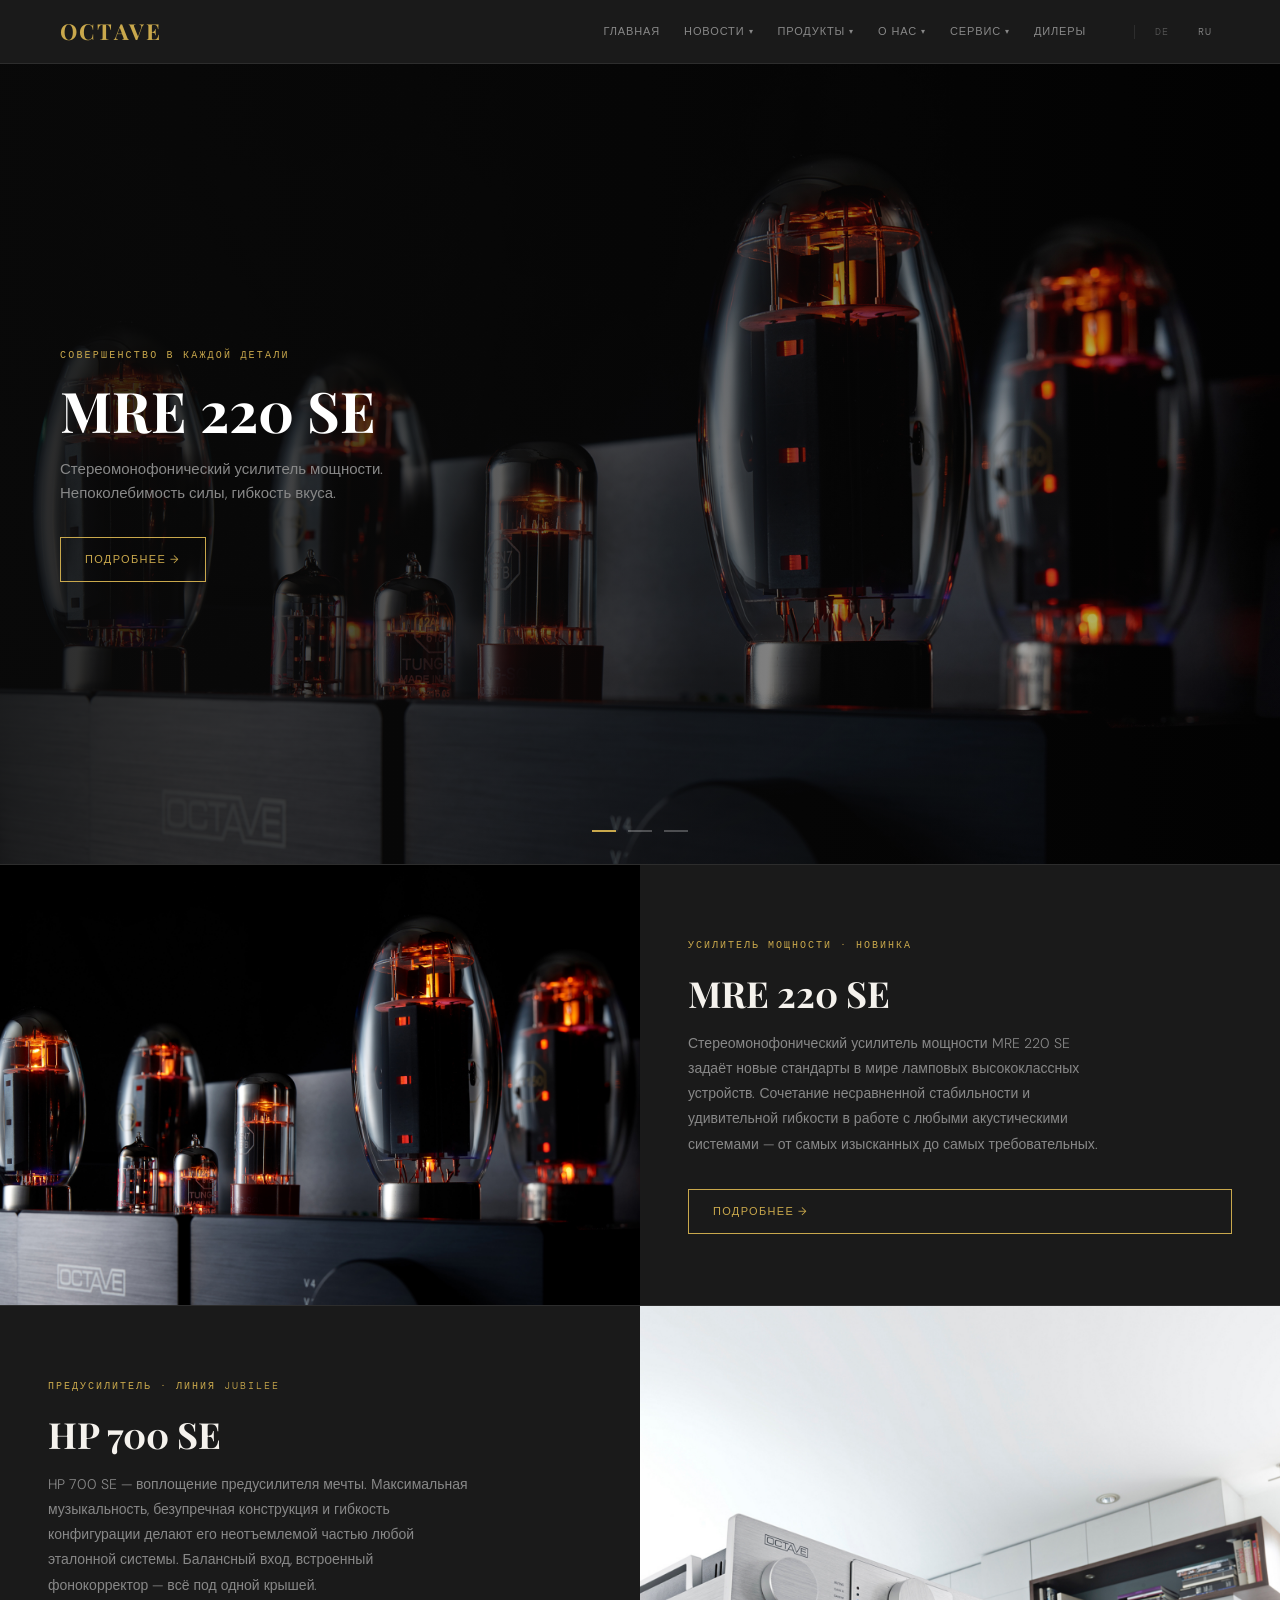
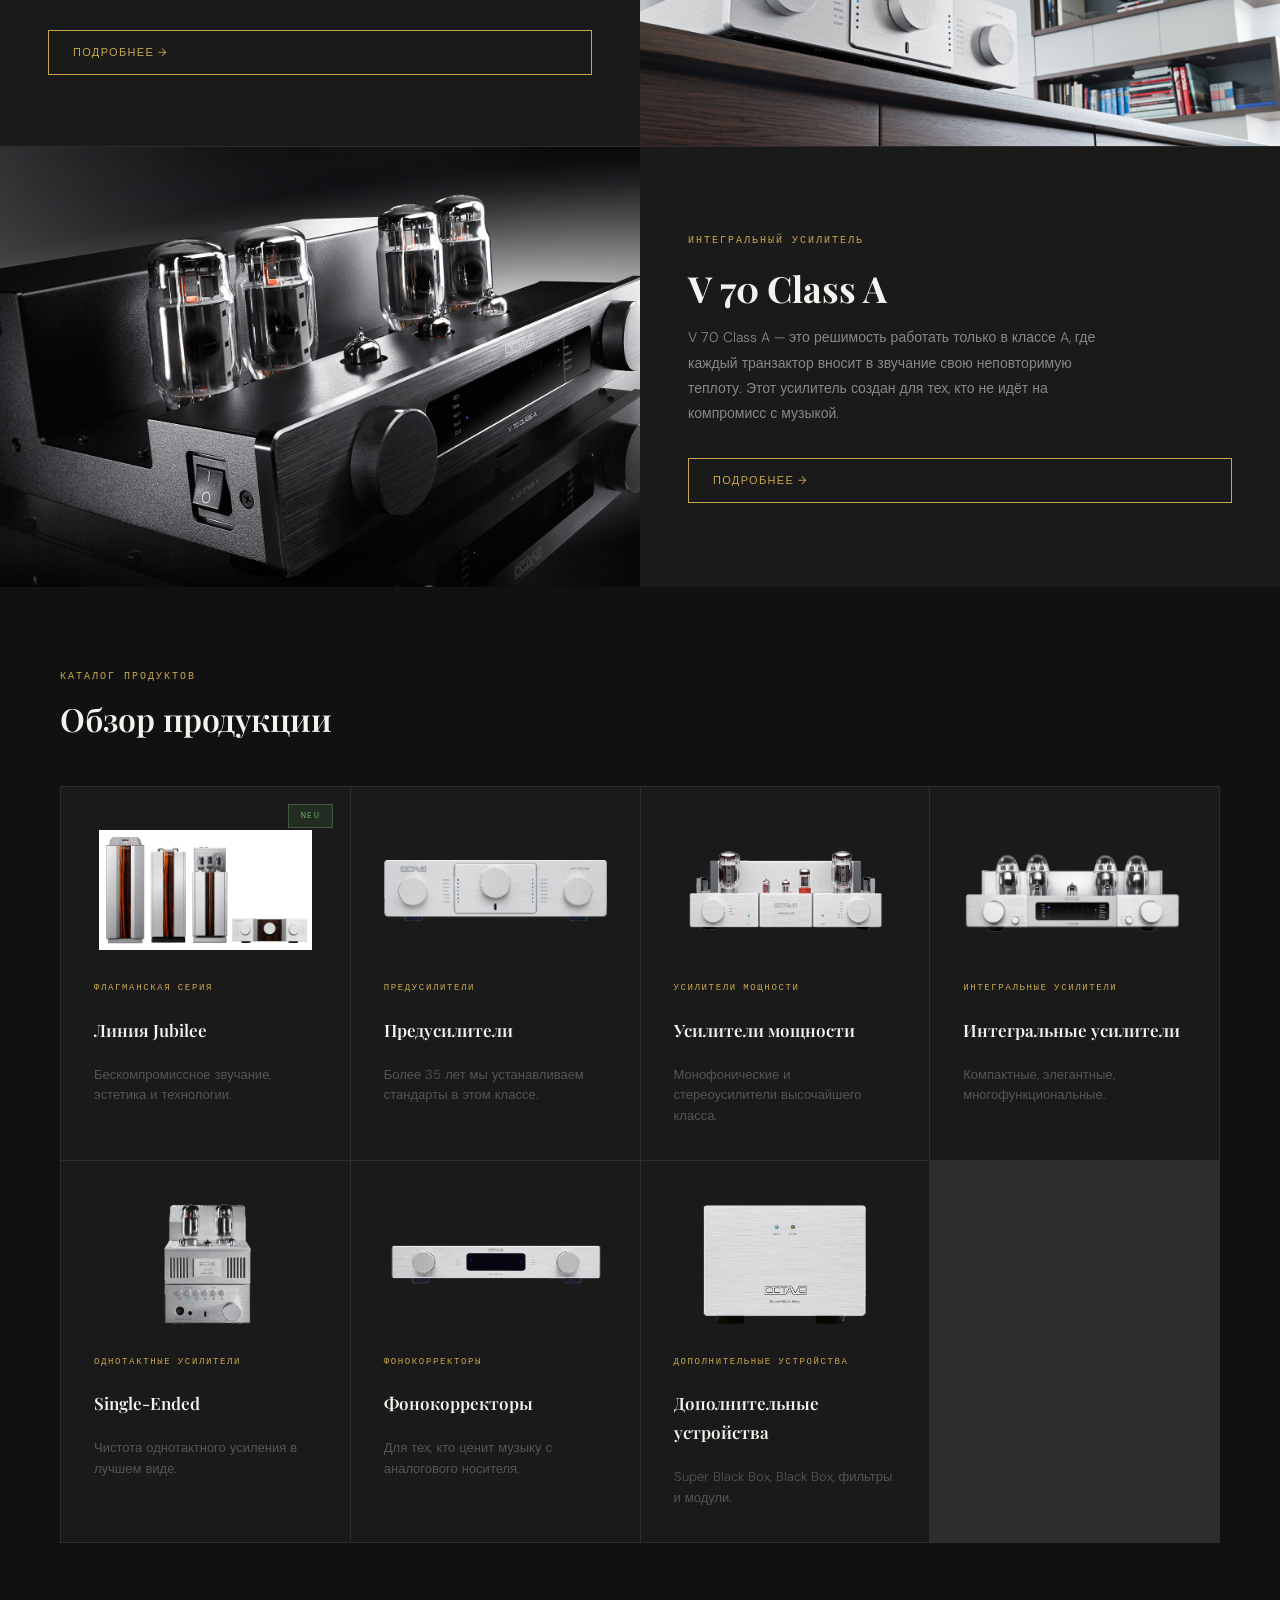
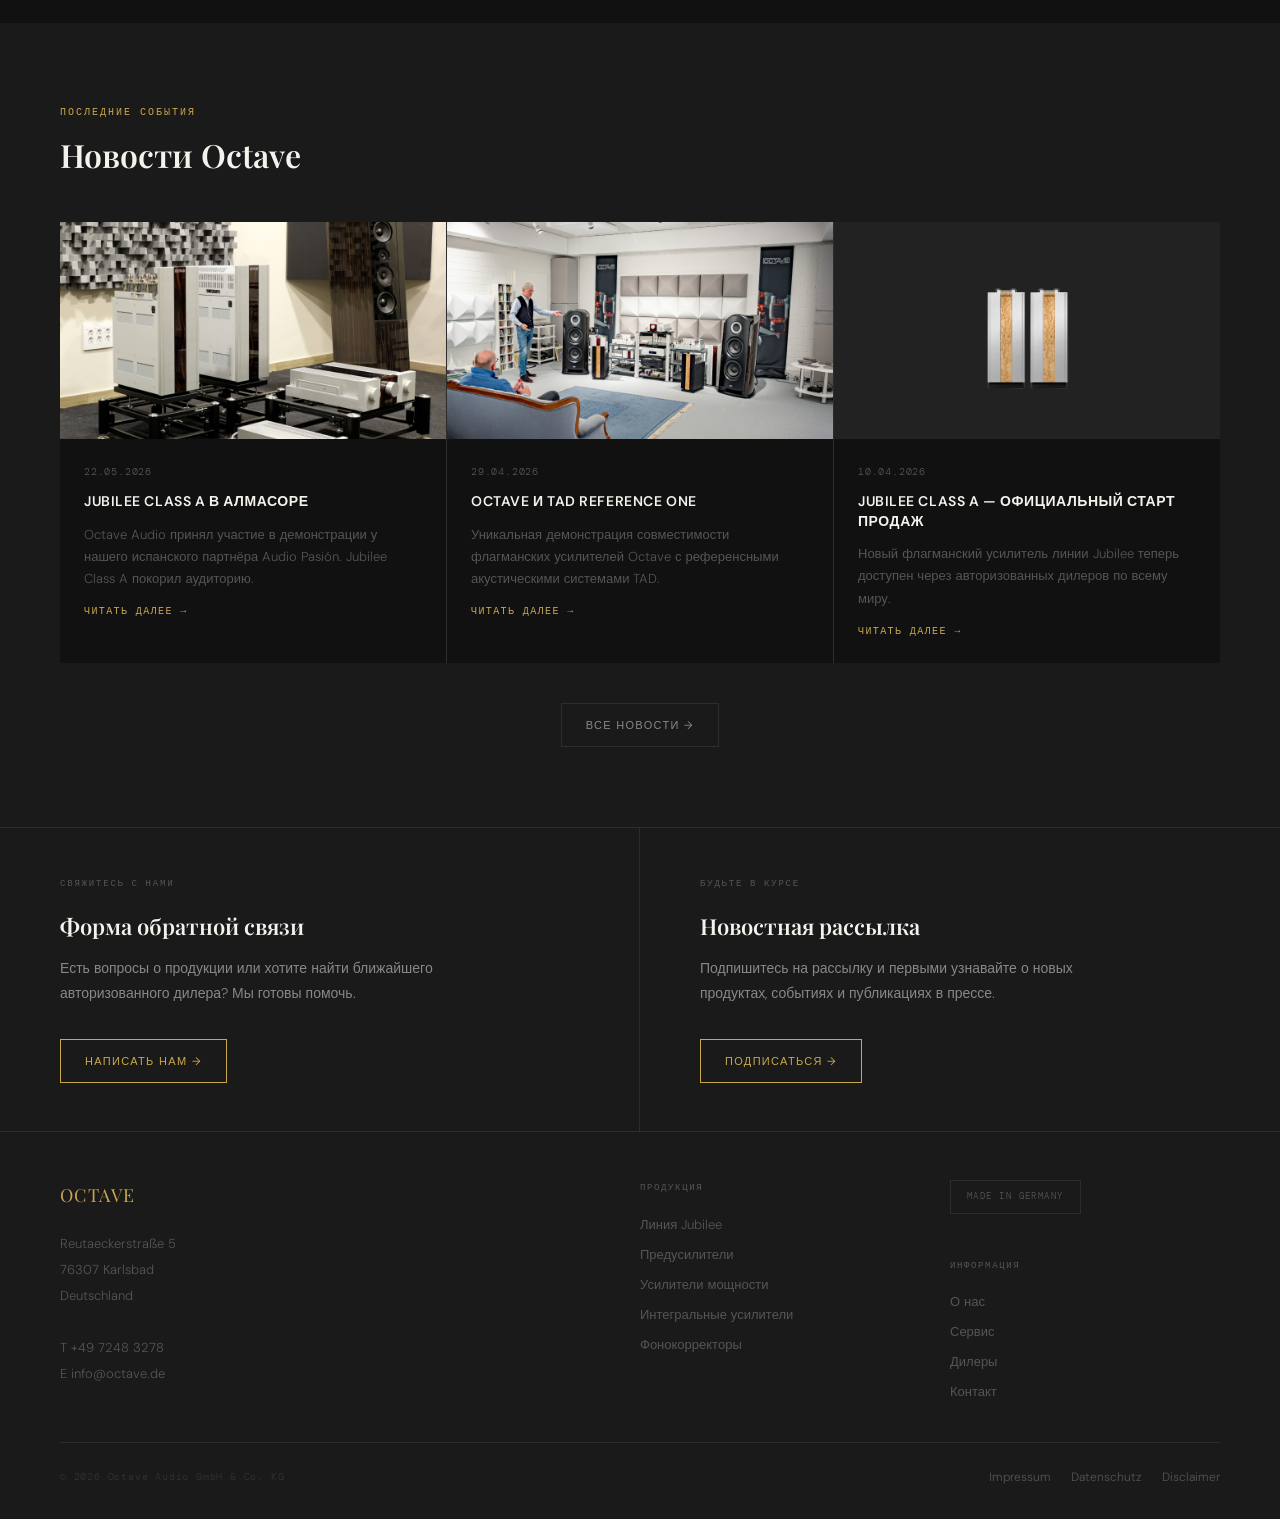
==== index.html @ 06923e53 "first commit" ====
<!DOCTYPE html>
<html lang="ru">
<head>
  <meta charset="UTF-8">
  <meta name="viewport" content="width=device-width, initial-scale=1.0">
  <meta name="description" content="Octave Audio — немецкие ламповые Hi-End усилители ручной сборки. Сделано в Германии с 1968 года.">
  <meta name="msapplication-TileColor" content="#222222">
  <meta name="theme-color" content="#ffffff">
  <title>Octave Audio — Hi-End ламповые усилители. Сделано в Германии</title>
  <link rel="stylesheet" href="css/styles.css">
</head>
<body>

  <!-- ========================================================
       HEADER
       ======================================================== -->
  <header class="site-header" role="banner">
    <div class="header-inner">
      <a href="index.html" class="nav-logo" aria-label="Octave Audio — на главную">OCTAVE</a>

      <nav class="nav-primary" aria-label="Основная навигация">
        <div class="nav-item">
          <a href="index.html" class="nav-link">Главная</a>
        </div>
        <div class="nav-item">
          <span class="nav-link" tabindex="0">Новости <span class="nav-arrow">▾</span></span>
          <div class="nav-dropdown">
            <a href="#">Актуальное</a>
            <a href="#">Блог</a>
            <a href="#">Обзоры</a>
            <a href="#">Награды</a>
          </div>
        </div>
        <div class="nav-item">
          <span class="nav-link" tabindex="0">Продукты <span class="nav-arrow">▾</span></span>
          <div class="nav-dropdown">
            <a href="#">Линия Jubilee</a>
            <a href="#">Предусилители</a>
            <a href="#">Усилители мощности</a>
            <a href="#">Интегральные усилители</a>
            <a href="#">Однотактные усилители</a>
            <a href="#">Фонокорректоры</a>
            <a href="#">Дополнительные устройства</a>
          </div>
        </div>
        <div class="nav-item">
          <span class="nav-link" tabindex="0">О нас <span class="nav-arrow">▾</span></span>
          <div class="nav-dropdown">
            <a href="about.html">Философия</a>
            <a href="about.html#team">Команда</a>
            <a href="about.html#technology">Технологии</a>
            <a href="about.html#production">Производство</a>
            <a href="about.html#history">История</a>
          </div>
        </div>
        <div class="nav-item">
          <span class="nav-link" tabindex="0">Сервис <span class="nav-arrow">▾</span></span>
          <div class="nav-dropdown">
            <a href="#">Загрузки</a>
            <a href="#">Работа с лампами</a>
            <a href="#">Руководства</a>
            <a href="#">FAQ</a>
            <a href="#">Форум</a>
            <a href="#">Контакт</a>
          </div>
        </div>
        <div class="nav-item">
          <a href="#" class="nav-link">Дилеры</a>
        </div>
      </nav>

      <div class="header-extras">
        <div class="header-divider" aria-hidden="true"></div>
        <a href="#" class="lang-btn">DE</a>
        <a href="#" class="lang-btn is-active">RU</a>
      </div>

      <button class="nav-toggle" aria-label="Открыть меню" aria-expanded="false" aria-controls="mobile-nav">
        <span></span>
        <span></span>
        <span></span>
      </button>
    </div>
  </header>

  <!-- Mobile nav overlay -->
  <nav class="mobile-nav" id="mobile-nav" aria-label="Мобильное меню">
    <div class="mobile-nav-section">
      <a href="index.html" class="mobile-nav-link">Главная</a>
      <a href="#" class="mobile-nav-link">Новости</a>
      <div class="mobile-nav-sub">
        <a href="#">Актуальное</a>
        <a href="#">Блог</a>
        <a href="#">Обзоры</a>
      </div>
    </div>
    <div class="mobile-nav-section">
      <a href="products/index.html" class="mobile-nav-link">Продукты</a>
      <div class="mobile-nav-sub">
        <a href="#">Линия Jubilee</a>
        <a href="#">Предусилители</a>
        <a href="#">Усилители мощности</a>
        <a href="#">Интегральные усилители</a>
        <a href="#">Однотактные усилители</a>
        <a href="#">Фонокорректоры</a>
      </div>
    </div>
    <div class="mobile-nav-section">
      <a href="about.html" class="mobile-nav-link">О нас</a>
      <div class="mobile-nav-sub">
        <a href="about.html">Философия</a>
        <a href="about.html#team">Команда</a>
        <a href="about.html#history">История</a>
      </div>
    </div>
    <div class="mobile-nav-section">
      <a href="#" class="mobile-nav-link">Сервис</a>
    </div>
    <div class="mobile-nav-section">
      <a href="#" class="mobile-nav-link">Дилеры</a>
    </div>
  </nav>

  <main id="main-content">

    <!-- ========================================================
         HERO SLIDER
         ======================================================== -->
    <section class="hero" aria-label="Слайдер с избранными продуктами">

      <!-- Slide 1: MRE 220 SE -->
      <div class="hero-slide is-active" role="group" aria-label="Слайд 1 из 3">
        <div class="hero-bg" style="background-image: url('images/octave_mre_220_mood_klein.jpg');" role="img" aria-label="MRE 220 SE — атмосферное фото"></div>
        <div class="hero-body">
          <span class="hero-eyebrow">Совершенство в каждой детали</span>
          <h2 class="hero-title">MRE 220 SE</h2>
          <p class="hero-sub">Стереомонофонический усилитель мощности. Непоколебимость силы, гибкость вкуса.</p>
          <a href="products/mre-220-se.html" class="btn btn-outline">Подробнее →</a>
        </div>
      </div>

      <!-- Slide 2: HP 700 SE -->
      <div class="hero-slide" role="group" aria-label="Слайд 2 из 3">
        <div class="hero-bg" style="background-image: url('images/keyvisualhp700_bearb.png');" role="img" aria-label="HP 700 SE — ключевой визуал"></div>
        <div class="hero-body">
          <span class="hero-eyebrow">Совершенство в каждой детали</span>
          <h2 class="hero-title">HP 700 SE</h2>
          <p class="hero-sub">Предусилитель нового поколения. Референсное качество звука.</p>
          <a href="products/hp-700-se.html" class="btn btn-outline">Подробнее →</a>
        </div>
      </div>

      <!-- Slide 3: V 70 Class A -->
      <div class="hero-slide" role="group" aria-label="Слайд 3 из 3">
        <div class="hero-bg" style="background-image: url('images/v70ca_black_diag.jpg');" role="img" aria-label="V 70 Class A — диагональный вид"></div>
        <div class="hero-body">
          <span class="hero-eyebrow">Совершенство в каждой детали</span>
          <h2 class="hero-title">V 70 Class A</h2>
          <p class="hero-sub">Класс A в совершенной форме. Чистота без компромиссов.</p>
          <a href="products/v-70-ca.html" class="btn btn-outline">Подробнее →</a>
        </div>
      </div>

      <!-- Dots -->
      <div class="hero-dots" role="tablist" aria-label="Навигация по слайдам">
        <button class="hero-dot is-active" role="tab" aria-selected="true" aria-label="Слайд 1"></button>
        <button class="hero-dot" role="tab" aria-selected="false" aria-label="Слайд 2"></button>
        <button class="hero-dot" role="tab" aria-selected="false" aria-label="Слайд 3"></button>
      </div>
    </section>

    <!-- ========================================================
         FEATURED PRODUCTS
         ======================================================== -->

    <!-- MRE 220 SE -->
    <article class="featured-block">
      <div class="featured-image-wrap">
        <img
          src="images/octave_mre_220_mood_klein.jpg"
          alt="Усилитель мощности Octave MRE 220 SE"
          width="720" height="540"
          loading="lazy"
        >
      </div>
      <div class="featured-body">
        <span class="featured-eyebrow">Усилитель мощности · Новинка</span>
        <h3 class="featured-title">MRE 220 SE</h3>
        <p class="featured-sub">
          Стереомонофонический усилитель мощности MRE 220 SE задаёт новые стандарты в мире ламповых высококлассных устройств. Сочетание несравненной стабильности и удивительной гибкости в работе с любыми акустическими системами — от самых изысканных до самых требовательных.
        </p>
        <a href="products/mre-220-se.html" class="btn btn-outline">Подробнее →</a>
      </div>
    </article>

    <!-- HP 700 SE -->
    <article class="featured-block reverse">
      <div class="featured-image-wrap">
        <img
          src="images/keyvisualhp700_bearb.png"
          alt="Предусилитель Octave HP 700 SE"
          width="720" height="540"
          loading="lazy"
        >
      </div>
      <div class="featured-body">
        <span class="featured-eyebrow">Предусилитель · Линия Jubilee</span>
        <h2 class="featured-title">HP 700 SE</h2>
        <p class="featured-sub">
          HP 700 SE — воплощение предусилителя мечты. Максимальная музыкальность, безупречная конструкция и гибкость конфигурации делают его неотъемлемой частью любой эталонной системы. Балансный вход, встроенный фонокорректор — всё под одной крышей.
        </p>
        <a href="products/hp-700-se.html" class="btn btn-outline">Подробнее →</a>
      </div>
    </article>

    <!-- V 70 Class A -->
    <article class="featured-block">
      <div class="featured-image-wrap">
        <img
          src="images/v70ca_black_diag.jpg"
          alt="Интегральный усилитель Octave V 70 Class A"
          width="720" height="540"
          loading="lazy"
        >
      </div>
      <div class="featured-body">
        <span class="featured-eyebrow">Интегральный усилитель</span>
        <h2 class="featured-title">V 70 Class A</h2>
        <p class="featured-sub">
          V 70 Class A — это решимость работать только в классе A, где каждый транзактор вносит в звучание свою неповторимую теплоту. Этот усилитель создан для тех, кто не идёт на компромисс с музыкой.
        </p>
        <a href="products/v-70-ca.html" class="btn btn-outline">Подробнее →</a>
      </div>
    </article>

    <!-- ========================================================
         PRODUCT OVERVIEW (categories)
         ======================================================== -->
    <section class="overview-section section" id="products" aria-labelledby="overview-heading">
      <div class="container">
        <header class="section-header">
          <span class="section-eyebrow">Каталог продуктов</span>
          <h2 class="section-title" id="overview-heading">Обзор продукции</h2>
        </header>

        <div class="overview-grid">

          <!-- Jubilee Line -->
          <a href="products/index.html#jubilee" class="category-card">
            <span class="category-new-badge">NEU</span>
            <div class="category-card-img">
              <img src="images/jubilee-line-silver_small2.jpg" alt="Линия Jubilee" width="260" height="120" loading="lazy">
            </div>
            <span class="category-label">Флагманская серия</span>
            <strong class="category-name">Линия Jubilee</strong>
            <p class="category-desc">Бескомпромиссное звучание, эстетика и технологии.</p>
          </a>

          <!-- Preamplifiers -->
          <a href="products/index.html#preamplifiers" class="category-card">
            <div class="category-card-img">
              <img src="images/h7se3.png" alt="Предусилители Octave" width="260" height="120" loading="lazy">
            </div>
            <span class="category-label">Предусилители</span>
            <strong class="category-name">Предусилители</strong>
            <p class="category-desc">Более 35 лет мы устанавливаем стандарты в этом классе.</p>
          </a>

          <!-- Power Amplifiers -->
          <a href="products/index.html#power" class="category-card">
            <div class="category-card-img">
              <img src="images/mre220sealn2.png" alt="Усилители мощности Octave" width="260" height="120" loading="lazy">
            </div>
            <span class="category-label">Усилители мощности</span>
            <strong class="category-name">Усилители мощности</strong>
            <p class="category-desc">Монофонические и стереоусилители высочайшего класса.</p>
          </a>

          <!-- Integrated -->
          <a href="products/index.html#integrated" class="category-card">
            <div class="category-card-img">
              <img src="images/v80se_silver_frontal6.png" alt="Интегральные усилители Octave" width="260" height="120" loading="lazy">
            </div>
            <span class="category-label">Интегральные усилители</span>
            <strong class="category-name">Интегральные усилители</strong>
            <p class="category-desc">Компактные, элегантные, многофункциональные.</p>
          </a>

          <!-- Single-Ended -->
          <a href="products/index.html#single-ended" class="category-card">
            <div class="category-card-img">
              <img src="images/v16-si-fr3.png" alt="Однотактные усилители Octave" width="260" height="120" loading="lazy">
            </div>
            <span class="category-label">Однотактные усилители</span>
            <strong class="category-name">Single-Ended</strong>
            <p class="category-desc">Чистота однотактного усиления в лучшем виде.</p>
          </a>

          <!-- Phono -->
          <a href="products/index.html#phono" class="category-card">
            <div class="category-card-img">
              <img src="images/phomoaln1.png" alt="Фонокорректоры Octave" width="260" height="120" loading="lazy">
            </div>
            <span class="category-label">Фонокорректоры</span>
            <strong class="category-name">Фонокорректоры</strong>
            <p class="category-desc">Для тех, кто ценит музыку с аналогового носителя.</p>
          </a>

          <!-- Additional -->
          <a href="products/index.html#additional" class="category-card">
            <div class="category-card-img">
              <img src="images/sbb.png" alt="Дополнительные устройства Octave" width="260" height="120" loading="lazy">
            </div>
            <span class="category-label">Дополнительные устройства</span>
            <strong class="category-name">Дополнительные устройства</strong>
            <p class="category-desc">Super Black Box, Black Box, фильтры и модули.</p>
          </a>

        </div>
      </div>
    </section>

    <!-- ========================================================
         NEWS
         ======================================================== -->
    <section class="news-section" aria-labelledby="news-heading">
      <div class="container">
        <header class="section-header">
          <span class="section-eyebrow">Последние события</span>
          <h2 class="section-title" id="news-heading">Новости Octave</h2>
        </header>

        <div class="news-grid">

          <article class="news-card">
            <div class="news-card-img">
              <img
                src="images/octave-_audio_pasion_-_jubilee_class_a_2_website.png"
                alt="Jubilee Class A в Алмасоре — Испания"
                width="400" height="225"
                loading="lazy"
              >
            </div>
            <div class="news-card-body">
              <time class="news-date" datetime="2026-05-22">22.05.2026</time>
              <h3 class="news-title">Jubilee Class A в Алмасоре</h3>
              <p class="news-excerpt">Octave Audio принял участие в демонстрации у нашего испанского партнёра Audio Pasión. Jubilee Class A покорил аудиторию.</p>
              <a href="#" class="news-read-more">Читать далее →</a>
            </div>
          </article>

          <article class="news-card">
            <div class="news-card-img">
              <img
                src="images/octave_-_tad_demo_1_news.png"
                alt="Octave и TAD Reference One"
                width="400" height="225"
                loading="lazy"
              >
            </div>
            <div class="news-card-body">
              <time class="news-date" datetime="2026-04-29">29.04.2026</time>
              <h3 class="news-title">Octave и TAD Reference One</h3>
              <p class="news-excerpt">Уникальная демонстрация совместимости флагманских усилителей Octave с референсными акустическими системами TAD.</p>
              <a href="#" class="news-read-more">Читать далее →</a>
            </div>
          </article>

          <article class="news-card">
            <div class="news-card-img" style="background: var(--c-surface-2); aspect-ratio: 16/9; display:flex; align-items:center; justify-content:center;">
              <img
                src="images/jubclassa_silver_frontal_small2.png"
                alt="Jubilee Class A — новинка"
                width="260" height="120"
                loading="lazy"
                style="max-height: 120px; width: auto; object-fit: contain;"
              >
            </div>
            <div class="news-card-body">
              <time class="news-date" datetime="2026-04-10">10.04.2026</time>
              <h3 class="news-title">Jubilee Class A — официальный старт продаж</h3>
              <p class="news-excerpt">Новый флагманский усилитель линии Jubilee теперь доступен через авторизованных дилеров по всему миру.</p>
              <a href="#" class="news-read-more">Читать далее →</a>
            </div>
          </article>

        </div>

        <div style="margin-top: var(--sp-10); text-align: center;">
          <a href="#" class="btn btn-ghost">Все новости →</a>
        </div>
      </div>
    </section>

    <!-- ========================================================
         CTA ROW
         ======================================================== -->
    <div class="cta-row">
      <div class="cta-block">
        <span class="cta-label">Свяжитесь с нами</span>
        <h3 class="cta-title">Форма обратной связи</h3>
        <p class="cta-text">Есть вопросы о продукции или хотите найти ближайшего авторизованного дилера? Мы готовы помочь.</p>
        <a href="#" class="btn btn-outline">Написать нам →</a>
      </div>
      <div class="cta-block">
        <span class="cta-label">Будьте в курсе</span>
        <h3 class="cta-title">Новостная рассылка</h3>
        <p class="cta-text">Подпишитесь на рассылку и первыми узнавайте о новых продуктах, событиях и публикациях в прессе.</p>
        <a href="#" class="btn btn-outline">Подписаться →</a>
      </div>
    </div>

  </main>

  <!-- ========================================================
       FOOTER
       ======================================================== -->
  <footer class="site-footer" role="contentinfo">
    <div class="container">
      <div class="footer-grid">

        <div>
          <div class="footer-logo">OCTAVE</div>
          <address class="footer-address" style="font-style:normal;">
            Reutaeckerstraße 5<br>
            76307 Karlsbad<br>
            Deutschland<br><br>
            T +49 7248 3278<br>
            E <a href="mailto:info@octave.de" style="color: var(--c-text-3); transition: color 150ms;">info@octave.de</a>
          </address>
        </div>

        <div>
          <span class="footer-heading">Продукция</span>
          <nav class="footer-links" aria-label="Навигация по продукции">
            <a href="#">Линия Jubilee</a>
            <a href="#">Предусилители</a>
            <a href="#">Усилители мощности</a>
            <a href="#">Интегральные усилители</a>
            <a href="#">Фонокорректоры</a>
          </nav>
        </div>

        <div>
          <span class="footer-badge">Made in Germany</span>
          <span class="footer-heading" style="margin-top: var(--sp-6);">Информация</span>
          <nav class="footer-links" aria-label="Информационные страницы">
            <a href="about.html">О нас</a>
            <a href="#">Сервис</a>
            <a href="#">Дилеры</a>
            <a href="#">Контакт</a>
          </nav>
        </div>

      </div>

      <div class="footer-legal">
        <p class="footer-copy">© 2026 Octave Audio GmbH &amp; Co. KG</p>
        <nav class="footer-legal-links" aria-label="Юридические документы">
          <a href="#">Impressum</a>
          <a href="#">Datenschutz</a>
          <a href="#">Disclaimer</a>
        </nav>
      </div>
    </div>
  </footer>

  <script src="js/main.js" type="module"></script>
</body>
</html>
---- css/styles.css ----
@import url('https://fonts.googleapis.com/css2?family=Playfair+Display:ital,wght@0,400;0,600;0,700;1,400&family=DM+Mono:wght@300;400&family=DM+Sans:wght@300;400;500&display=swap');

/* ============================================================
   OCTAVE AUDIO — Design System
   ============================================================ */

@layer base, layout, components, page, utilities;

@layer base {
  *, *::before, *::after { box-sizing: border-box; margin: 0; padding: 0; }

  :root {
    /* Colors */
    --c-bg:          #111111;
    --c-surface:     #1a1a1a;
    --c-surface-2:   #222222;
    --c-border:      #2d2d2d;
    --c-text:        #f5f2ed;
    --c-text-2:      #888888;
    --c-text-3:      #555555;
    --c-accent:      #c9a84c;
    --c-accent-dim:  #8b6914;
    --c-accent-bg:   rgba(201,168,76,.07);

    /* Typography */
    --f-serif: 'Playfair Display', Georgia, serif;
    --f-sans:  'DM Sans', -apple-system, sans-serif;
    --f-mono:  'DM Mono', 'Courier New', monospace;

    /* Spacing scale (× 4px) */
    --sp-1:  0.25rem;
    --sp-2:  0.5rem;
    --sp-3:  0.75rem;
    --sp-4:  1rem;
    --sp-5:  1.25rem;
    --sp-6:  1.5rem;
    --sp-8:  2rem;
    --sp-10: 2.5rem;
    --sp-12: 3rem;
    --sp-16: 4rem;
    --sp-20: 5rem;
    --sp-24: 6rem;

    /* Layout */
    --max-w:       1280px;
    --pad-x:       clamp(1.25rem, 5vw, 3.75rem);
    --header-h:    64px;

    /* Transitions */
    --dur-fast:    150ms;
    --dur-normal:  200ms;
    --dur-slow:    300ms;
    --ease:        cubic-bezier(0.4, 0, 0.2, 1);

    /* Z-index */
    --z-dropdown: 100;
    --z-header:   200;
    --z-overlay:  300;
  }

  html { scroll-behavior: smooth; -webkit-font-smoothing: antialiased; }

  body {
    background: var(--c-bg);
    color: var(--c-text);
    font-family: var(--f-sans);
    font-weight: 300;
    font-size: 0.9375rem;
    line-height: 1.7;
  }

  img { max-width: 100%; height: auto; display: block; }
  a { color: inherit; text-decoration: none; }
  ul, ol { list-style: none; }

  ::selection { background: var(--c-accent); color: #111; }
  :focus-visible { outline: 1px solid var(--c-accent); outline-offset: 3px; }
  ::-webkit-scrollbar { width: 5px; }
  ::-webkit-scrollbar-track { background: var(--c-bg); }
  ::-webkit-scrollbar-thumb { background: #333; border-radius: 3px; }

  @media (prefers-reduced-motion: reduce) {
    *, *::before, *::after {
      animation-duration: 0.01ms !important;
      transition-duration: 0.01ms !important;
    }
  }
}

@layer layout {
  .container {
    width: 100%;
    max-width: var(--max-w);
    margin-inline: auto;
    padding-inline: var(--pad-x);
  }

  .section {
    padding-block: var(--sp-16);
  }

  .section--lg {
    padding-block: var(--sp-24);
  }
}

/* ============================================================
   HEADER & NAVIGATION
   ============================================================ */
@layer components {

  .site-header {
    position: fixed;
    inset-block-start: 0;
    inset-inline: 0;
    height: var(--header-h);
    background: var(--c-surface);
    border-bottom: 1px solid var(--c-border);
    z-index: var(--z-header);
    display: flex;
    align-items: center;
  }

  .header-inner {
    width: 100%;
    max-width: var(--max-w);
    margin-inline: auto;
    padding-inline: var(--pad-x);
    display: flex;
    align-items: center;
    gap: var(--sp-8);
  }

  .nav-logo {
    font-family: var(--f-serif);
    font-size: 1.375rem;
    font-weight: 700;
    color: var(--c-accent);
    letter-spacing: 0.1em;
    flex-shrink: 0;
  }

  .nav-primary {
    display: none;
    align-items: center;
    gap: var(--sp-6);
    margin-inline-start: auto;
  }

  .nav-item {
    position: relative;
  }

  .nav-link {
    font-size: 0.6875rem;
    letter-spacing: 0.08em;
    text-transform: uppercase;
    color: var(--c-text-2);
    padding-block: var(--sp-5);
    transition: color var(--dur-normal) var(--ease);
    display: flex;
    align-items: center;
    gap: var(--sp-1);
    cursor: pointer;
    white-space: nowrap;
  }

  .nav-link:hover,
  .nav-item:hover > .nav-link,
  .nav-item:focus-within > .nav-link {
    color: var(--c-text);
  }

  .nav-arrow {
    font-size: 0.5rem;
    transition: transform var(--dur-normal) var(--ease);
  }

  .nav-item:hover .nav-arrow,
  .nav-item:focus-within .nav-arrow {
    transform: rotate(180deg);
  }

  .nav-dropdown {
    position: absolute;
    inset-block-start: calc(100% + 1px);
    inset-inline-start: 0;
    background: var(--c-surface);
    border: 1px solid var(--c-border);
    border-top: 2px solid var(--c-accent);
    min-width: 180px;
    padding-block: var(--sp-3);
    opacity: 0;
    visibility: hidden;
    transform: translateY(-6px);
    transition:
      opacity var(--dur-normal) var(--ease),
      transform var(--dur-normal) var(--ease),
      visibility var(--dur-normal);
    z-index: var(--z-dropdown);
  }

  .nav-item:hover .nav-dropdown,
  .nav-item:focus-within .nav-dropdown {
    opacity: 1;
    visibility: visible;
    transform: translateY(0);
  }

  .nav-dropdown a {
    display: block;
    padding: var(--sp-2) var(--sp-5);
    font-size: 0.75rem;
    color: var(--c-text-2);
    letter-spacing: 0.04em;
    transition: color var(--dur-fast) var(--ease), background var(--dur-fast) var(--ease);
  }

  .nav-dropdown a:hover {
    color: var(--c-text);
    background: var(--c-surface-2);
  }

  /* Header extras */
  .header-extras {
    display: none;
    align-items: center;
    gap: var(--sp-3);
    margin-inline-start: var(--sp-4);
    flex-shrink: 0;
  }

  .header-divider {
    width: 1px;
    height: 14px;
    background: var(--c-border);
  }

  .lang-btn {
    font-family: var(--f-mono);
    font-size: 0.625rem;
    letter-spacing: 0.12em;
    color: var(--c-text-3);
    background: none;
    border: none;
    cursor: pointer;
    padding: var(--sp-1) var(--sp-2);
    transition: color var(--dur-fast);
  }

  .lang-btn.is-active { color: var(--c-text-2); }
  .lang-btn:hover { color: var(--c-text); }

  /* Hamburger */
  .nav-toggle {
    display: flex;
    flex-direction: column;
    gap: 5px;
    background: none;
    border: none;
    cursor: pointer;
    padding: var(--sp-2);
    margin-inline-start: auto;
    z-index: calc(var(--z-overlay) + 1);
  }

  .nav-toggle span {
    display: block;
    width: 22px;
    height: 1.5px;
    background: var(--c-text-2);
    transition: transform var(--dur-normal) var(--ease), opacity var(--dur-normal) var(--ease), background var(--dur-fast);
    transform-origin: center;
  }

  .nav-toggle:hover span { background: var(--c-text); }
  .nav-toggle[aria-expanded="true"] span:nth-child(1) { transform: translateY(6.5px) rotate(45deg); }
  .nav-toggle[aria-expanded="true"] span:nth-child(2) { opacity: 0; transform: scaleX(0); }
  .nav-toggle[aria-expanded="true"] span:nth-child(3) { transform: translateY(-6.5px) rotate(-45deg); }

  /* Mobile overlay */
  .mobile-nav {
    position: fixed;
    inset: 0;
    background: rgba(10, 10, 10, 0.97);
    z-index: var(--z-overlay);
    display: flex;
    flex-direction: column;
    padding: calc(var(--header-h) + var(--sp-8)) var(--pad-x) var(--sp-8);
    overflow-y: auto;
    opacity: 0;
    visibility: hidden;
    transition: opacity var(--dur-slow) var(--ease), visibility var(--dur-slow);
  }

  .mobile-nav.is-open {
    opacity: 1;
    visibility: visible;
  }

  .mobile-nav-section {
    border-bottom: 1px solid var(--c-border);
    padding-block: var(--sp-5);
  }

  .mobile-nav-title {
    font-size: 0.6875rem;
    letter-spacing: 0.12em;
    text-transform: uppercase;
    color: var(--c-text-3);
    margin-bottom: var(--sp-4);
    font-family: var(--f-mono);
  }

  .mobile-nav-link {
    display: block;
    font-size: 1.5rem;
    font-family: var(--f-serif);
    color: var(--c-text-2);
    padding-block: var(--sp-2);
    transition: color var(--dur-fast);
  }

  .mobile-nav-link:hover { color: var(--c-text); }

  .mobile-nav-sub {
    margin-top: var(--sp-3);
    padding-inline-start: var(--sp-4);
    border-inline-start: 1px solid var(--c-border);
  }

  .mobile-nav-sub a {
    display: block;
    font-size: 0.875rem;
    color: var(--c-text-3);
    padding-block: var(--sp-2);
    transition: color var(--dur-fast);
  }

  .mobile-nav-sub a:hover { color: var(--c-text-2); }

  /* ============================================================
     BUTTONS
     ============================================================ */

  .btn {
    display: inline-flex;
    align-items: center;
    gap: var(--sp-2);
    padding: var(--sp-3) var(--sp-6);
    font-size: 0.6875rem;
    letter-spacing: 0.12em;
    text-transform: uppercase;
    font-family: var(--f-sans);
    font-weight: 400;
    cursor: pointer;
    transition:
      background var(--dur-normal) var(--ease),
      color var(--dur-normal) var(--ease),
      border-color var(--dur-normal) var(--ease);
  }

  .btn-outline {
    border: 1px solid var(--c-accent);
    color: var(--c-accent);
    background: transparent;
  }

  .btn-outline:hover {
    background: var(--c-accent);
    color: #111;
  }

  .btn-ghost {
    border: 1px solid var(--c-border);
    color: var(--c-text-2);
    background: transparent;
  }

  .btn-ghost:hover {
    border-color: var(--c-text-2);
    color: var(--c-text);
  }

  /* ============================================================
     HERO SLIDER
     ============================================================ */

  .hero {
    position: relative;
    height: 100svh;
    min-height: 520px;
    max-height: 800px;
    overflow: hidden;
    margin-block-start: var(--header-h);
  }

  .hero-slide {
    position: absolute;
    inset: 0;
    display: flex;
    align-items: center;
    opacity: 0;
    transition: opacity var(--dur-slow) var(--ease);
    pointer-events: none;
  }

  .hero-slide.is-active {
    opacity: 1;
    pointer-events: auto;
  }

  .hero-bg {
    position: absolute;
    inset: 0;
    background-size: cover;
    background-position: center;
    background-repeat: no-repeat;
  }

  .hero-bg::after {
    content: '';
    position: absolute;
    inset: 0;
    background: linear-gradient(
      to right,
      rgba(10,10,10,0.88) 0%,
      rgba(10,10,10,0.6) 50%,
      rgba(10,10,10,0.2) 100%
    );
  }

  .hero-body {
    position: relative;
    z-index: 1;
    padding-inline: var(--pad-x);
    max-width: var(--max-w);
    margin-inline: auto;
    width: 100%;
  }

  .hero-eyebrow {
    font-family: var(--f-mono);
    font-size: 0.625rem;
    letter-spacing: 0.22em;
    text-transform: uppercase;
    color: var(--c-accent);
    margin-bottom: var(--sp-4);
    display: block;
  }

  .hero-title {
    font-family: var(--f-serif);
    font-size: clamp(2rem, 5vw, 3.5rem);
    font-weight: 700;
    line-height: 1.1;
    color: #fff;
    margin-bottom: var(--sp-4);
    max-width: 560px;
  }

  .hero-sub {
    color: var(--c-text-2);
    font-size: 0.9375rem;
    max-width: 380px;
    margin-bottom: var(--sp-8);
    line-height: 1.6;
  }

  .hero-dots {
    position: absolute;
    bottom: var(--sp-8);
    left: 50%;
    transform: translateX(-50%);
    display: flex;
    gap: var(--sp-3);
    z-index: 2;
  }

  .hero-dot {
    width: 24px;
    height: 2px;
    background: rgba(255,255,255,0.25);
    border: none;
    cursor: pointer;
    transition: background var(--dur-normal) var(--ease);
    padding: 0;
  }

  .hero-dot.is-active { background: var(--c-accent); }
  .hero-dot:hover { background: rgba(255,255,255,0.6); }

  /* ============================================================
     PAGE HERO (non-homepage)
     ============================================================ */

  .page-hero {
    margin-block-start: var(--header-h);
    position: relative;
    height: clamp(220px, 35vw, 420px);
    overflow: hidden;
  }

  .page-hero-img {
    width: 100%;
    height: 100%;
    object-fit: cover;
    object-position: center;
  }

  .page-hero::after {
    content: '';
    position: absolute;
    inset: 0;
    background: linear-gradient(to bottom, rgba(10,10,10,0.3) 0%, rgba(10,10,10,0.7) 100%);
  }

  .page-hero-content {
    position: absolute;
    bottom: var(--sp-10);
    left: var(--pad-x);
    right: var(--pad-x);
    z-index: 1;
  }

  .page-hero-label {
    font-family: var(--f-mono);
    font-size: 0.625rem;
    letter-spacing: 0.2em;
    text-transform: uppercase;
    color: var(--c-accent);
    margin-bottom: var(--sp-3);
  }

  .page-hero-title {
    font-family: var(--f-serif);
    font-size: clamp(1.75rem, 4vw, 3rem);
    font-weight: 700;
    color: #fff;
    line-height: 1.15;
  }

  /* ============================================================
     SECTION HEADER
     ============================================================ */

  .section-header {
    margin-bottom: var(--sp-12);
  }

  .section-eyebrow {
    font-family: var(--f-mono);
    font-size: 0.625rem;
    letter-spacing: 0.2em;
    text-transform: uppercase;
    color: var(--c-accent);
    margin-bottom: var(--sp-4);
    display: block;
  }

  .section-title {
    font-family: var(--f-serif);
    font-size: clamp(1.5rem, 3vw, 2rem);
    font-weight: 600;
    color: var(--c-text);
    line-height: 1.2;
  }

  /* ============================================================
     FEATURED PRODUCTS (homepage 2-col blocks)
     ============================================================ */

  .featured-block {
    display: grid;
    grid-template-columns: 1fr;
    gap: 0;
    border-top: 1px solid var(--c-border);
  }

  .featured-image-wrap {
    aspect-ratio: 4/3;
    overflow: hidden;
    background: var(--c-surface);
  }

  .featured-image-wrap img {
    width: 100%;
    height: 100%;
    object-fit: cover;
    transition: transform 0.6s var(--ease);
  }

  .featured-block:hover .featured-image-wrap img {
    transform: scale(1.03);
  }

  .featured-body {
    display: flex;
    flex-direction: column;
    justify-content: center;
    padding: var(--sp-10) var(--sp-8);
    background: var(--c-surface);
  }

  .featured-eyebrow {
    font-family: var(--f-mono);
    font-size: 0.625rem;
    letter-spacing: 0.2em;
    text-transform: uppercase;
    color: var(--c-accent);
    margin-bottom: var(--sp-5);
  }

  .featured-title {
    font-family: var(--f-serif);
    font-size: clamp(1.5rem, 3vw, 2.25rem);
    font-weight: 700;
    color: var(--c-text);
    line-height: 1.15;
    margin-bottom: var(--sp-4);
  }

  .featured-sub {
    color: var(--c-text-2);
    font-size: 0.875rem;
    line-height: 1.8;
    margin-bottom: var(--sp-8);
    max-width: 420px;
  }

  /* ============================================================
     PRODUCT OVERVIEW GRID (categories)
     ============================================================ */

  .overview-section {
    background: var(--c-bg);
    padding-block: var(--sp-20);
  }

  .overview-grid {
    display: grid;
    grid-template-columns: repeat(auto-fill, minmax(240px, 1fr));
    gap: 1px;
    background: var(--c-border);
    border: 1px solid var(--c-border);
  }

  .category-card {
    background: var(--c-surface);
    padding: var(--sp-8);
    display: flex;
    flex-direction: column;
    gap: var(--sp-5);
    transition: background var(--dur-normal) var(--ease), border-color var(--dur-normal) var(--ease);
    border: 1px solid transparent;
    position: relative;
    cursor: pointer;
  }

  .category-card:hover {
    background: var(--c-surface-2);
    border-color: var(--c-accent);
    z-index: 1;
  }

  .category-card-img {
    height: 140px;
    display: flex;
    align-items: center;
    justify-content: center;
    overflow: hidden;
  }

  .category-card-img img {
    max-height: 120px;
    width: auto;
    max-width: 100%;
    object-fit: contain;
    transition: transform 0.4s var(--ease);
  }

  .category-card:hover .category-card-img img {
    transform: scale(1.05);
  }

  .category-label {
    font-family: var(--f-mono);
    font-size: 0.5625rem;
    letter-spacing: 0.18em;
    text-transform: uppercase;
    color: var(--c-accent);
  }

  .category-name {
    font-family: var(--f-serif);
    font-size: 1.0625rem;
    font-weight: 600;
    color: var(--c-text);
  }

  .category-desc {
    font-size: 0.8125rem;
    color: var(--c-text-3);
    line-height: 1.6;
  }

  .category-new-badge {
    position: absolute;
    top: var(--sp-4);
    right: var(--sp-4);
    padding: var(--sp-1) var(--sp-3);
    background: rgba(123,201,123,0.1);
    border: 1px solid rgba(123,201,123,0.3);
    color: #7bc97b;
    font-family: var(--f-mono);
    font-size: 0.5rem;
    letter-spacing: 0.15em;
    text-transform: uppercase;
  }

  /* ============================================================
     NEWS SECTION
     ============================================================ */

  .news-section {
    background: var(--c-surface);
    padding-block: var(--sp-20);
  }

  .news-grid {
    display: grid;
    grid-template-columns: 1fr;
    gap: var(--sp-1);
    background: var(--c-border);
  }

  .news-card {
    background: var(--c-bg);
    display: grid;
    grid-template-columns: 1fr;
    gap: 0;
    transition: background var(--dur-normal) var(--ease);
  }

  .news-card:hover { background: var(--c-surface-2); }

  .news-card-img {
    aspect-ratio: 16/9;
    overflow: hidden;
    background: var(--c-surface-2);
  }

  .news-card-img img {
    width: 100%;
    height: 100%;
    object-fit: cover;
    transition: transform 0.6s var(--ease);
  }

  .news-card:hover .news-card-img img { transform: scale(1.04); }

  .news-card-body {
    padding: var(--sp-6);
    display: flex;
    flex-direction: column;
    gap: var(--sp-3);
  }

  .news-date {
    font-family: var(--f-mono);
    font-size: 0.625rem;
    color: var(--c-text-3);
    letter-spacing: 0.08em;
  }

  .news-title {
    font-family: var(--f-sans);
    font-size: 0.875rem;
    font-weight: 600;
    color: var(--c-text);
    line-height: 1.4;
    letter-spacing: 0.04em;
    text-transform: uppercase;
  }

  .news-excerpt {
    font-size: 0.8125rem;
    color: var(--c-text-3);
    line-height: 1.7;
  }

  .news-read-more {
    font-family: var(--f-mono);
    font-size: 0.625rem;
    letter-spacing: 0.14em;
    text-transform: uppercase;
    color: var(--c-accent);
    margin-top: auto;
    display: inline-flex;
    align-items: center;
    gap: var(--sp-2);
    transition: gap var(--dur-fast) var(--ease);
  }

  .news-read-more:hover { gap: var(--sp-3); }

  /* ============================================================
     CTA ROW
     ============================================================ */

  .cta-row {
    display: grid;
    grid-template-columns: 1fr;
    background: var(--c-surface);
    border-top: 1px solid var(--c-border);
  }

  .cta-block {
    padding: var(--sp-12) var(--pad-x);
    border-bottom: 1px solid var(--c-border);
  }

  .cta-block:last-child { border-bottom: none; }

  .cta-label {
    font-family: var(--f-mono);
    font-size: 0.5625rem;
    letter-spacing: 0.2em;
    text-transform: uppercase;
    color: var(--c-text-3);
    margin-bottom: var(--sp-5);
    display: block;
  }

  .cta-title {
    font-family: var(--f-serif);
    font-size: 1.375rem;
    font-weight: 600;
    color: var(--c-text);
    margin-bottom: var(--sp-4);
    line-height: 1.3;
  }

  .cta-text {
    font-size: 0.875rem;
    color: var(--c-text-2);
    line-height: 1.8;
    margin-bottom: var(--sp-8);
    max-width: 400px;
  }

  /* ============================================================
     FOOTER
     ============================================================ */

  .site-footer {
    background: var(--c-surface);
    border-top: 1px solid var(--c-border);
    padding-block: var(--sp-12) var(--sp-8);
  }

  .footer-grid {
    display: grid;
    grid-template-columns: 1fr;
    gap: var(--sp-10);
    margin-bottom: var(--sp-10);
  }

  .footer-logo {
    font-family: var(--f-serif);
    font-size: 1.125rem;
    color: var(--c-accent);
    letter-spacing: 0.08em;
    margin-bottom: var(--sp-5);
  }

  .footer-address {
    color: var(--c-text-3);
    font-size: 0.8125rem;
    line-height: 2;
  }

  .footer-heading {
    font-family: var(--f-mono);
    font-size: 0.5625rem;
    letter-spacing: 0.18em;
    text-transform: uppercase;
    color: var(--c-text-3);
    margin-bottom: var(--sp-5);
    display: block;
  }

  .footer-links { display: flex; flex-direction: column; gap: var(--sp-3); }

  .footer-links a {
    font-size: 0.8125rem;
    color: var(--c-text-3);
    transition: color var(--dur-fast);
    line-height: 1.4;
  }

  .footer-links a:hover { color: var(--c-text-2); }

  .footer-badge {
    display: inline-block;
    border: 1px solid var(--c-border);
    padding: var(--sp-2) var(--sp-4);
    color: var(--c-text-3);
    font-family: var(--f-mono);
    font-size: 0.5625rem;
    letter-spacing: 0.16em;
    text-transform: uppercase;
    margin-bottom: var(--sp-5);
  }

  .footer-legal {
    border-top: 1px solid var(--c-border);
    padding-top: var(--sp-6);
    display: flex;
    flex-direction: column;
    gap: var(--sp-3);
    align-items: flex-start;
  }

  .footer-legal-links {
    display: flex;
    flex-wrap: wrap;
    gap: var(--sp-5);
  }

  .footer-legal-links a {
    font-size: 0.75rem;
    color: var(--c-text-3);
    transition: color var(--dur-fast);
  }

  .footer-legal-links a:hover { color: var(--c-text-2); }

  .footer-copy {
    font-family: var(--f-mono);
    font-size: 0.625rem;
    color: #333;
    letter-spacing: 0.08em;
  }

  /* ============================================================
     PRODUCT PAGE
     ============================================================ */

  .product-intro {
    padding-block: var(--sp-12) var(--sp-8);
    border-bottom: 1px solid var(--c-border);
  }

  .product-category-label {
    font-family: var(--f-mono);
    font-size: 0.625rem;
    letter-spacing: 0.2em;
    text-transform: uppercase;
    color: var(--c-accent);
    margin-bottom: var(--sp-4);
    display: block;
  }

  .product-title {
    font-family: var(--f-serif);
    font-size: clamp(2rem, 5vw, 3.5rem);
    font-weight: 700;
    color: var(--c-text);
    line-height: 1.1;
    margin-bottom: var(--sp-4);
  }

  .product-subtitle {
    font-size: 1rem;
    color: var(--c-text-2);
    margin-bottom: var(--sp-8);
  }

  .product-quick-nav {
    display: flex;
    flex-wrap: wrap;
    gap: var(--sp-4);
    padding-block: var(--sp-4);
    border-top: 1px solid var(--c-border);
  }

  .product-quick-link {
    font-family: var(--f-mono);
    font-size: 0.625rem;
    letter-spacing: 0.12em;
    text-transform: uppercase;
    color: var(--c-text-3);
    padding: var(--sp-2) var(--sp-4);
    border: 1px solid var(--c-border);
    transition: color var(--dur-fast), border-color var(--dur-fast);
  }

  .product-quick-link:hover {
    color: var(--c-accent);
    border-color: var(--c-accent-dim);
  }

  /* Gallery */
  .gallery {
    margin-block: var(--sp-8);
  }

  .gallery-main {
    aspect-ratio: 16/9;
    overflow: hidden;
    background: var(--c-surface);
    margin-bottom: var(--sp-4);
    display: flex;
    align-items: center;
    justify-content: center;
    cursor: zoom-in;
  }

  .gallery-main img {
    max-width: 100%;
    max-height: 100%;
    object-fit: contain;
    transition: opacity var(--dur-slow) var(--ease);
  }

  .gallery-main img.is-fading { opacity: 0; }

  .gallery-thumbs {
    display: flex;
    gap: var(--sp-2);
    overflow-x: auto;
    padding-bottom: var(--sp-2);
    scrollbar-width: thin;
    scrollbar-color: #333 transparent;
  }

  .gallery-thumb {
    flex-shrink: 0;
    width: 72px;
    height: 52px;
    border: 1px solid var(--c-border);
    overflow: hidden;
    cursor: pointer;
    transition: border-color var(--dur-fast) var(--ease);
    background: var(--c-surface);
  }

  .gallery-thumb img {
    width: 100%;
    height: 100%;
    object-fit: cover;
    transition: opacity var(--dur-fast);
  }

  .gallery-thumb:hover { border-color: var(--c-text-3); }
  .gallery-thumb.is-active { border-color: var(--c-accent); }
  .gallery-thumb:not(.is-active) img { opacity: 0.55; }

  /* Product sections */
  .product-section {
    padding-block: var(--sp-12);
    border-top: 1px solid var(--c-border);
    scroll-margin-top: calc(var(--header-h) + var(--sp-6));
  }

  .product-section-title {
    font-family: var(--f-mono);
    font-size: 0.5625rem;
    letter-spacing: 0.2em;
    text-transform: uppercase;
    color: var(--c-text-3);
    margin-bottom: var(--sp-8);
    display: flex;
    align-items: center;
    gap: var(--sp-4);
  }

  .product-section-title::after {
    content: '';
    flex: 1;
    height: 1px;
    background: var(--c-border);
  }

  .product-description {
    font-size: 0.9375rem;
    color: var(--c-text-2);
    line-height: 1.9;
    max-width: 720px;
  }

  .product-description p + p { margin-top: var(--sp-6); }

  /* Specs layout */
  .specs-layout {
    display: grid;
    grid-template-columns: 1fr;
    gap: var(--sp-8);
  }

  .specs-group-title {
    font-family: var(--f-serif);
    font-size: 1rem;
    font-weight: 600;
    color: var(--c-text);
    margin-bottom: var(--sp-5);
  }

  .specs-list {
    display: flex;
    flex-direction: column;
    gap: 0;
  }

  .spec-row {
    display: grid;
    grid-template-columns: 1fr 1fr;
    gap: var(--sp-4);
    padding-block: var(--sp-3);
    border-bottom: 1px solid var(--c-border);
    font-size: 0.875rem;
  }

  .spec-label {
    color: var(--c-text-3);
    font-size: 0.75rem;
  }

  .spec-value { color: var(--c-text); }

  /* Options */
  .options-grid {
    display: grid;
    grid-template-columns: 1fr;
    gap: var(--sp-6);
  }

  .option-card {
    display: grid;
    grid-template-columns: 80px 1fr;
    gap: var(--sp-6);
    align-items: start;
    padding: var(--sp-6);
    background: var(--c-surface);
    border: 1px solid var(--c-border);
    transition: border-color var(--dur-normal) var(--ease);
  }

  .option-card:hover { border-color: var(--c-accent-dim); }

  .option-img {
    width: 80px;
    height: 60px;
    object-fit: contain;
    background: var(--c-surface-2);
    padding: var(--sp-2);
  }

  .option-title {
    font-family: var(--f-serif);
    font-size: 1rem;
    font-weight: 600;
    color: var(--c-text);
    margin-bottom: var(--sp-3);
  }

  .option-desc {
    font-size: 0.8125rem;
    color: var(--c-text-3);
    line-height: 1.7;
  }

  /* ============================================================
     ABOUT PAGE
     ============================================================ */

  .about-sub-nav {
    display: flex;
    flex-wrap: wrap;
    gap: 1px;
    background: var(--c-border);
    margin-bottom: var(--sp-16);
  }

  .about-sub-link {
    flex: 1;
    min-width: 120px;
    padding: var(--sp-4) var(--sp-5);
    text-align: center;
    font-family: var(--f-mono);
    font-size: 0.625rem;
    letter-spacing: 0.12em;
    text-transform: uppercase;
    color: var(--c-text-3);
    background: var(--c-surface);
    transition: color var(--dur-fast), background var(--dur-fast);
    white-space: nowrap;
  }

  .about-sub-link:hover { color: var(--c-text-2); background: var(--c-surface-2); }
  .about-sub-link.is-active { color: var(--c-accent); background: var(--c-surface-2); }

  .philosophy-content {
    display: grid;
    grid-template-columns: 1fr;
    gap: var(--sp-12);
    max-width: 900px;
  }

  .philosophy-lead {
    font-family: var(--f-serif);
    font-size: clamp(1.25rem, 2.5vw, 1.625rem);
    font-weight: 400;
    color: var(--c-text);
    line-height: 1.5;
  }

  .philosophy-block {
    border-top: 1px solid var(--c-border);
    padding-top: var(--sp-8);
  }

  .philosophy-block-title {
    font-family: var(--f-serif);
    font-size: 1.125rem;
    font-weight: 700;
    color: var(--c-text);
    margin-bottom: var(--sp-4);
  }

  .philosophy-text {
    font-size: 0.9375rem;
    color: var(--c-text-2);
    line-height: 1.9;
  }

  .philosophy-text + .philosophy-text { margin-top: var(--sp-5); }

  .author-block {
    margin-top: var(--sp-12);
    display: grid;
    grid-template-columns: 1fr;
    gap: var(--sp-8);
    align-items: start;
    border-top: 1px solid var(--c-border);
    padding-top: var(--sp-10);
  }

  .author-img {
    width: 100%;
    max-width: 260px;
    object-fit: cover;
    aspect-ratio: 2/3;
  }

  .author-quote {
    font-family: var(--f-serif);
    font-style: italic;
    font-size: clamp(1rem, 2vw, 1.25rem);
    color: var(--c-text-2);
    line-height: 1.7;
    margin-bottom: var(--sp-5);
  }

  .author-name {
    font-family: var(--f-mono);
    font-size: 0.6875rem;
    color: var(--c-text-3);
    letter-spacing: 0.1em;
    line-height: 1.8;
  }

  /* About sub-sections */
  .about-section {
    padding-block: var(--sp-16);
    border-top: 1px solid var(--c-border);
    scroll-margin-top: calc(var(--header-h) + var(--sp-6));
  }

  .about-section-title {
    font-family: var(--f-serif);
    font-size: clamp(1.5rem, 3vw, 2rem);
    font-weight: 700;
    color: var(--c-text);
    margin-bottom: var(--sp-8);
  }

  .values-grid {
    display: grid;
    grid-template-columns: 1fr;
    gap: var(--sp-6);
    margin-top: var(--sp-8);
  }

  .value-card {
    padding: var(--sp-8);
    background: var(--c-surface);
    border: 1px solid var(--c-border);
    border-top: 2px solid var(--c-accent);
  }

  .value-title {
    font-family: var(--f-serif);
    font-size: 1.0625rem;
    font-weight: 600;
    color: var(--c-text);
    margin-bottom: var(--sp-4);
  }

  .value-text {
    font-size: 0.875rem;
    color: var(--c-text-2);
    line-height: 1.8;
  }

  /* History timeline */
  .timeline {
    display: flex;
    flex-direction: column;
    gap: 0;
  }

  .timeline-item {
    display: grid;
    grid-template-columns: 72px 1fr;
    gap: var(--sp-6);
    padding-block: var(--sp-6);
    border-bottom: 1px solid var(--c-border);
    align-items: start;
  }

  .timeline-year {
    font-family: var(--f-serif);
    font-weight: 700;
    font-size: 1.125rem;
    color: var(--c-accent);
    padding-top: 2px;
  }

  .timeline-text {
    font-size: 0.875rem;
    color: var(--c-text-2);
    line-height: 1.8;
  }

  /* ============================================================
     PRODUCTS CATALOG PAGE
     ============================================================ */

  .catalog-header {
    padding-block: var(--sp-12);
    border-bottom: 1px solid var(--c-border);
  }

  .catalog-nav {
    display: flex;
    flex-wrap: wrap;
    gap: 1px;
    background: var(--c-border);
    margin-bottom: var(--sp-10);
  }

  .catalog-nav-btn {
    padding: var(--sp-3) var(--sp-5);
    font-family: var(--f-mono);
    font-size: 0.5625rem;
    letter-spacing: 0.14em;
    text-transform: uppercase;
    color: var(--c-text-3);
    background: var(--c-surface);
    border: none;
    cursor: pointer;
    transition: color var(--dur-fast), background var(--dur-fast);
    white-space: nowrap;
  }

  .catalog-nav-btn:hover { color: var(--c-text-2); background: var(--c-surface-2); }
  .catalog-nav-btn.is-active { color: var(--c-accent); background: var(--c-surface-2); }

  .products-grid {
    display: grid;
    grid-template-columns: repeat(auto-fill, minmax(260px, 1fr));
    gap: 1px;
    background: var(--c-border);
  }

  .product-card {
    background: var(--c-surface);
    padding: var(--sp-8) var(--sp-6);
    display: flex;
    flex-direction: column;
    gap: var(--sp-4);
    transition: background var(--dur-normal) var(--ease), border-color var(--dur-normal) var(--ease);
    border: 1px solid transparent;
    cursor: pointer;
    position: relative;
  }

  .product-card:hover {
    background: var(--c-surface-2);
    border-color: var(--c-accent);
    z-index: 1;
  }

  .product-card-img {
    height: 160px;
    display: flex;
    align-items: center;
    justify-content: center;
    background: var(--c-surface-2);
    overflow: hidden;
  }

  .product-card-img img {
    max-height: 140px;
    width: auto;
    max-width: 100%;
    object-fit: contain;
    transition: transform 0.4s var(--ease);
  }

  .product-card:hover .product-card-img img { transform: scale(1.06); }

  .product-card-cat {
    font-family: var(--f-mono);
    font-size: 0.5rem;
    letter-spacing: 0.18em;
    text-transform: uppercase;
    color: var(--c-text-3);
  }

  .product-card-name {
    font-family: var(--f-serif);
    font-size: 1rem;
    font-weight: 600;
    color: var(--c-text);
  }

  .product-card-desc {
    font-size: 0.8125rem;
    color: var(--c-text-3);
    line-height: 1.6;
  }

  .product-card-link {
    margin-top: auto;
    font-family: var(--f-mono);
    font-size: 0.5625rem;
    letter-spacing: 0.14em;
    text-transform: uppercase;
    color: var(--c-accent);
    display: inline-flex;
    align-items: center;
    gap: var(--sp-2);
    transition: gap var(--dur-fast);
  }

  .product-card:hover .product-card-link { gap: var(--sp-3); }

  .product-new-badge {
    position: absolute;
    top: var(--sp-4);
    right: var(--sp-4);
    padding: var(--sp-1) var(--sp-2);
    background: rgba(123,201,123,0.1);
    border: 1px solid rgba(123,201,123,0.3);
    color: #7bc97b;
    font-family: var(--f-mono);
    font-size: 0.4375rem;
    letter-spacing: 0.12em;
    text-transform: uppercase;
  }

} /* end @layer components */

/* ============================================================
   RESPONSIVE — TABLET (≥768px)
   ============================================================ */
@media (min-width: 768px) {
  .nav-primary { display: flex; }
  .header-extras { display: flex; }
  .nav-toggle { display: none; }

  .featured-block {
    grid-template-columns: 1fr 1fr;
  }

  .featured-block.reverse .featured-image-wrap { order: 2; }
  .featured-block.reverse .featured-body { order: 1; }

  .featured-image-wrap { aspect-ratio: auto; }

  .news-grid {
    grid-template-columns: repeat(3, 1fr);
  }

  .news-card { display: flex; flex-direction: column; }
  .news-card-img { flex-shrink: 0; }

  .cta-row {
    grid-template-columns: 1fr 1fr;
  }

  .cta-block { border-bottom: none; border-right: 1px solid var(--c-border); }
  .cta-block:last-child { border-right: none; }

  .footer-grid { grid-template-columns: 2fr 1fr 1fr; }

  .footer-legal {
    flex-direction: row;
    align-items: center;
    justify-content: space-between;
  }

  .specs-layout { grid-template-columns: repeat(3, 1fr); }

  .options-grid { grid-template-columns: repeat(2, 1fr); }

  .values-grid { grid-template-columns: repeat(3, 1fr); }

  .philosophy-content { grid-template-columns: 1fr; }

  .author-block { grid-template-columns: 200px 1fr; }
}

/* ============================================================
   RESPONSIVE — DESKTOP (≥1024px)
   ============================================================ */
@media (min-width: 1024px) {
  .featured-image-wrap {
    min-height: 440px;
    aspect-ratio: auto;
  }

  .featured-body {
    padding: var(--sp-16) var(--sp-12);
  }

  .overview-grid {
    grid-template-columns: repeat(4, 1fr);
  }

  .news-grid { gap: 1px; }

  .options-grid { grid-template-columns: repeat(3, 1fr); }

  .about-sub-nav {
    display: flex;
    flex-wrap: nowrap;
  }
}

/* ============================================================
   UTILITIES
   ============================================================ */
@layer utilities {
  .visually-hidden {
    position: absolute;
    width: 1px;
    height: 1px;
    padding: 0;
    margin: -1px;
    overflow: hidden;
    clip: rect(0,0,0,0);
    white-space: nowrap;
    border: 0;
  }

  .text-accent { color: var(--c-accent); }
  .text-muted  { color: var(--c-text-2); }
  .text-serif  { font-family: var(--f-serif); }
  .text-mono   { font-family: var(--f-mono); }
  .uppercase   { text-transform: uppercase; letter-spacing: 0.08em; }
  .page-top-offset { padding-block-start: var(--header-h); }
}
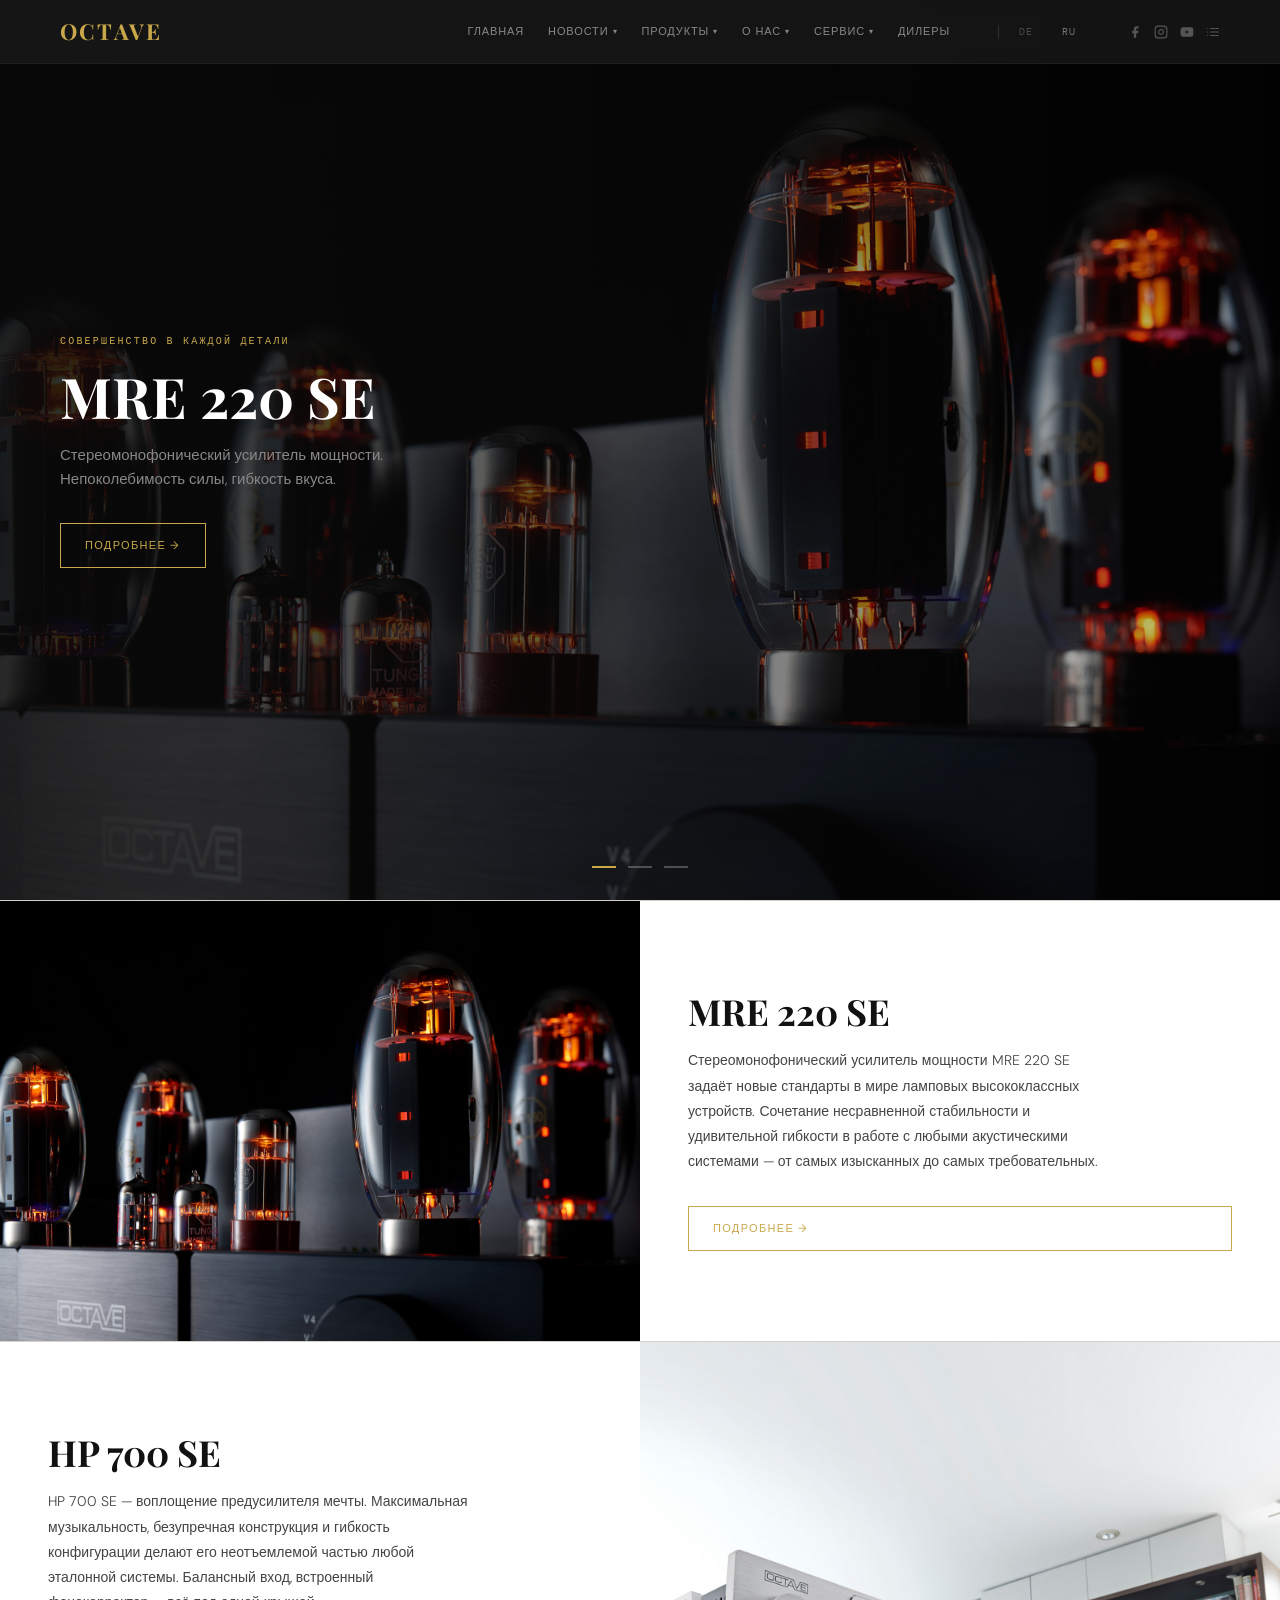
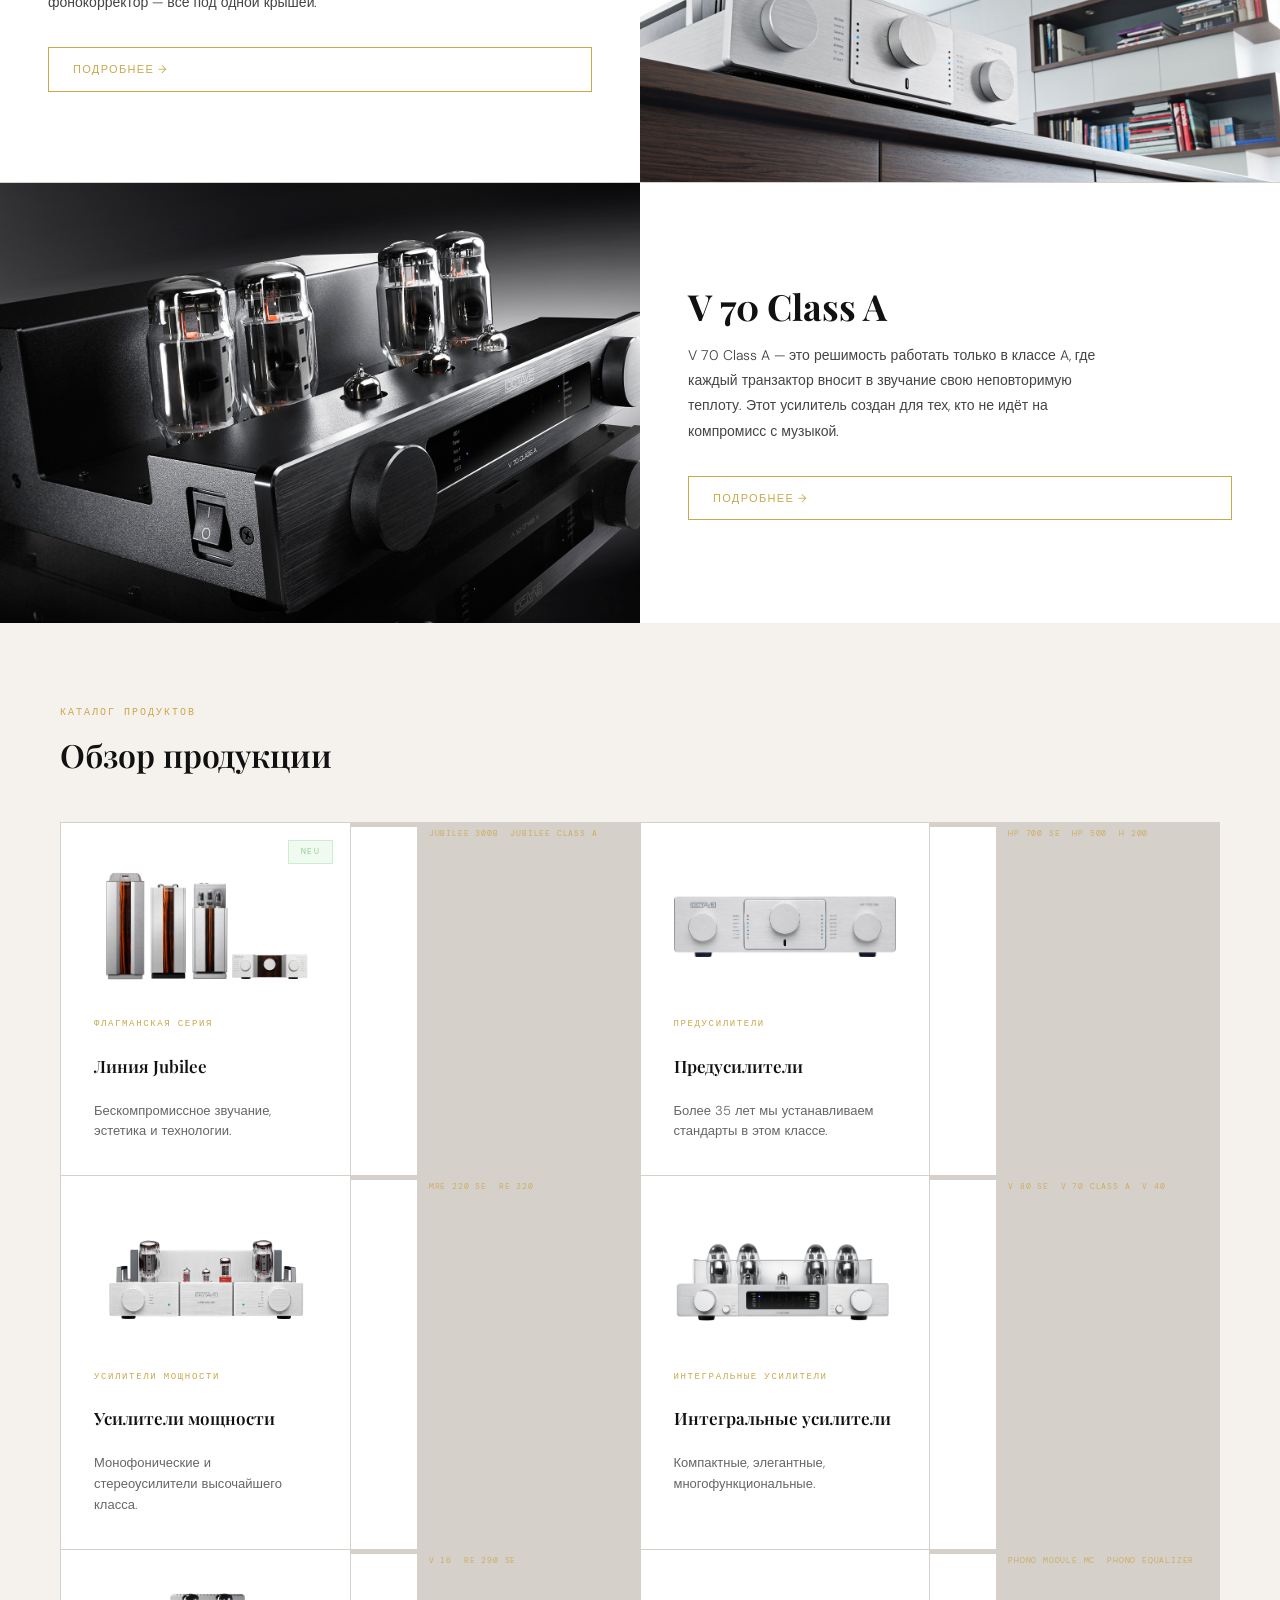
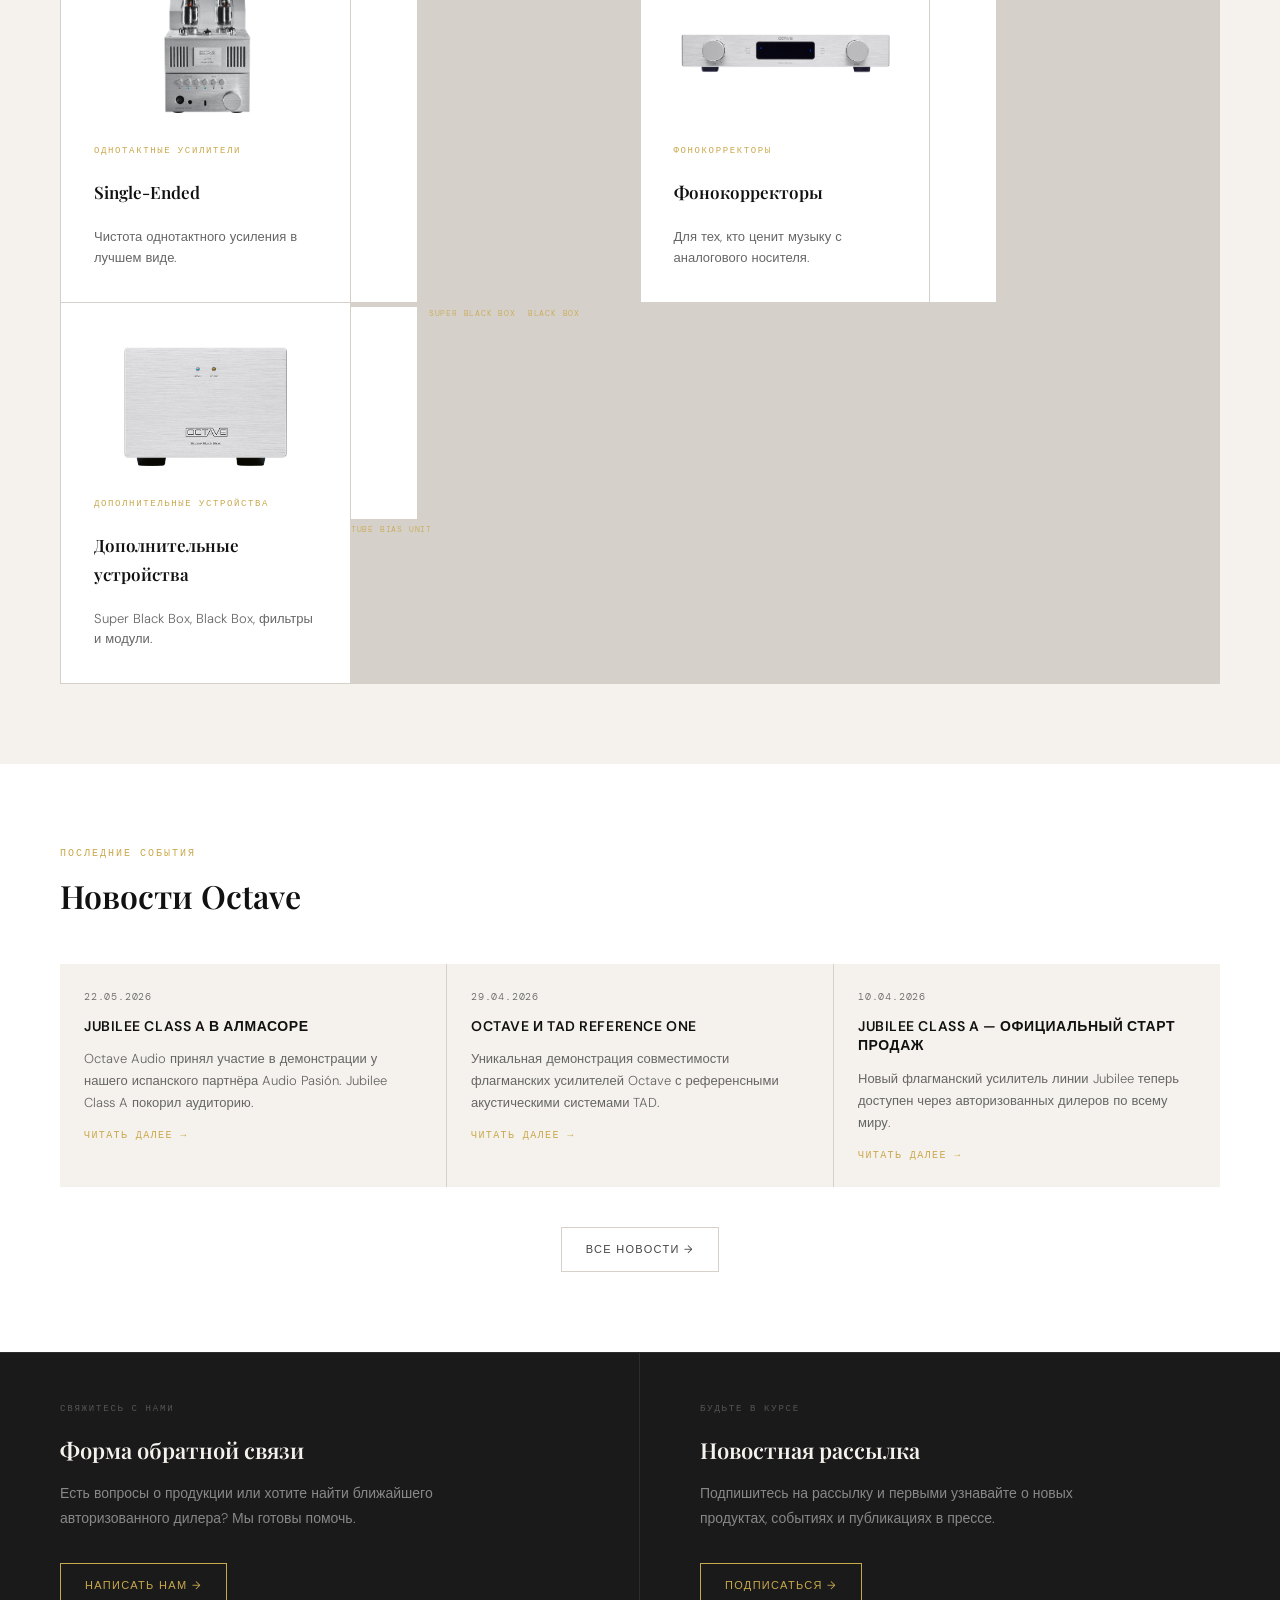
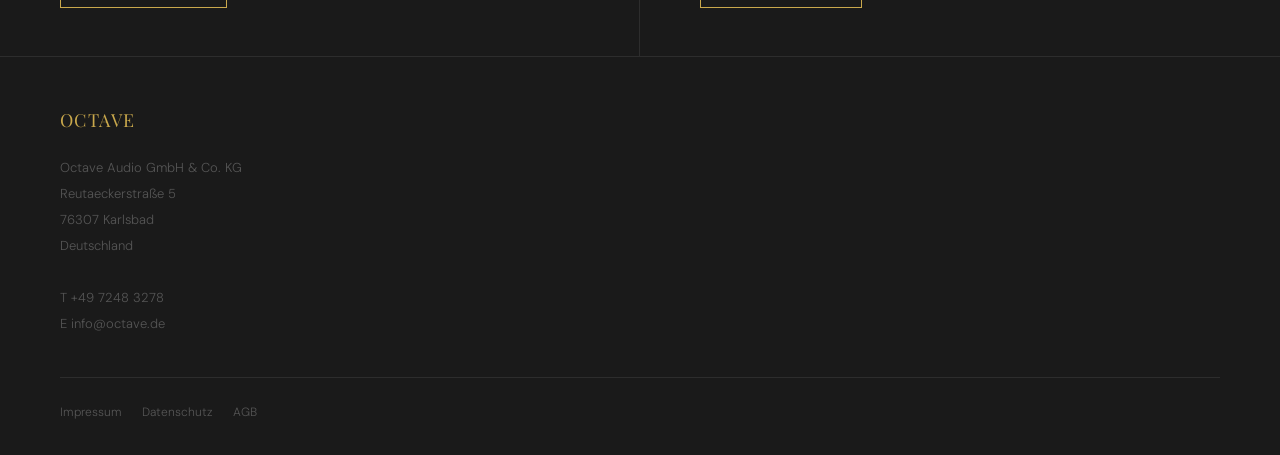
==== commit 999f9cab: "Фиксим стиль в соответствии с octave.de" ====
--- a/index.html
+++ b/index.html
@@ -75,6 +75,21 @@
         <a href="#" class="lang-btn is-active">RU</a>
       </div>
 
+      <div class="header-socials" aria-label="Социальные сети">
+        <a href="#" class="header-social-link" aria-label="Facebook">
+          <svg width="14" height="14" viewBox="0 0 24 24" fill="currentColor" aria-hidden="true"><path d="M18 2h-3a5 5 0 0 0-5 5v3H7v4h3v8h4v-8h3l1-4h-4V7a1 1 0 0 1 1-1h3z"/></svg>
+        </a>
+        <a href="#" class="header-social-link" aria-label="Instagram">
+          <svg width="14" height="14" viewBox="0 0 24 24" fill="none" stroke="currentColor" stroke-width="2" stroke-linecap="round" stroke-linejoin="round" aria-hidden="true"><rect x="2" y="2" width="20" height="20" rx="5" ry="5"/><path d="M16 11.37A4 4 0 1 1 12.63 8 4 4 0 0 1 16 11.37z"/><line x1="17.5" y1="6.5" x2="17.51" y2="6.5"/></svg>
+        </a>
+        <a href="#" class="header-social-link" aria-label="YouTube">
+          <svg width="14" height="14" viewBox="0 0 24 24" fill="currentColor" aria-hidden="true"><path d="M22.54 6.42a2.78 2.78 0 0 0-1.95-1.96C18.88 4 12 4 12 4s-6.88 0-8.6.46A2.78 2.78 0 0 0 1.46 6.42 29 29 0 0 0 1 12a29 29 0 0 0 .46 5.58A2.78 2.78 0 0 0 3.4 19.54C5.12 20 12 20 12 20s6.88 0 8.6-.46a2.78 2.78 0 0 0 1.95-1.96A29 29 0 0 0 23 12a29 29 0 0 0-.46-5.58z"/><polygon points="9.75 15.02 15.5 12 9.75 8.98 9.75 15.02" fill="var(--c-bg, #111)"/></svg>
+        </a>
+        <a href="#" class="header-social-link" aria-label="Playlist">
+          <svg width="14" height="14" viewBox="0 0 24 24" fill="none" stroke="currentColor" stroke-width="2" stroke-linecap="round" stroke-linejoin="round" aria-hidden="true"><line x1="8" y1="6" x2="21" y2="6"/><line x1="8" y1="12" x2="21" y2="12"/><line x1="8" y1="18" x2="21" y2="18"/><line x1="3" y1="6" x2="3.01" y2="6"/><line x1="3" y1="12" x2="3.01" y2="12"/><line x1="3" y1="18" x2="3.01" y2="18"/></svg>
+        </a>
+      </div>
+
       <button class="nav-toggle" aria-label="Открыть меню" aria-expanded="false" aria-controls="mobile-nav">
         <span></span>
         <span></span>
@@ -170,227 +185,233 @@
     </section>
 
     <!-- ========================================================
-         FEATURED PRODUCTS
+         FEATURED PRODUCTS — светлый фон, как на оригинале
          ======================================================== -->
-
-    <!-- MRE 220 SE -->
-    <article class="featured-block">
-      <div class="featured-image-wrap">
-        <img
-          src="images/octave_mre_220_mood_klein.jpg"
-          alt="Усилитель мощности Octave MRE 220 SE"
-          width="720" height="540"
-          loading="lazy"
-        >
-      </div>
-      <div class="featured-body">
-        <span class="featured-eyebrow">Усилитель мощности · Новинка</span>
-        <h3 class="featured-title">MRE 220 SE</h3>
-        <p class="featured-sub">
-          Стереомонофонический усилитель мощности MRE 220 SE задаёт новые стандарты в мире ламповых высококлассных устройств. Сочетание несравненной стабильности и удивительной гибкости в работе с любыми акустическими системами — от самых изысканных до самых требовательных.
-        </p>
-        <a href="products/mre-220-se.html" class="btn btn-outline">Подробнее →</a>
-      </div>
-    </article>
-
-    <!-- HP 700 SE -->
-    <article class="featured-block reverse">
-      <div class="featured-image-wrap">
-        <img
-          src="images/keyvisualhp700_bearb.png"
-          alt="Предусилитель Octave HP 700 SE"
-          width="720" height="540"
-          loading="lazy"
-        >
-      </div>
-      <div class="featured-body">
-        <span class="featured-eyebrow">Предусилитель · Линия Jubilee</span>
-        <h2 class="featured-title">HP 700 SE</h2>
-        <p class="featured-sub">
-          HP 700 SE — воплощение предусилителя мечты. Максимальная музыкальность, безупречная конструкция и гибкость конфигурации делают его неотъемлемой частью любой эталонной системы. Балансный вход, встроенный фонокорректор — всё под одной крышей.
-        </p>
-        <a href="products/hp-700-se.html" class="btn btn-outline">Подробнее →</a>
-      </div>
-    </article>
-
-    <!-- V 70 Class A -->
-    <article class="featured-block">
-      <div class="featured-image-wrap">
-        <img
-          src="images/v70ca_black_diag.jpg"
-          alt="Интегральный усилитель Octave V 70 Class A"
-          width="720" height="540"
-          loading="lazy"
-        >
-      </div>
-      <div class="featured-body">
-        <span class="featured-eyebrow">Интегральный усилитель</span>
-        <h2 class="featured-title">V 70 Class A</h2>
-        <p class="featured-sub">
-          V 70 Class A — это решимость работать только в классе A, где каждый транзактор вносит в звучание свою неповторимую теплоту. Этот усилитель создан для тех, кто не идёт на компромисс с музыкой.
-        </p>
-        <a href="products/v-70-ca.html" class="btn btn-outline">Подробнее →</a>
-      </div>
-    </article>
-
-    <!-- ========================================================
-         PRODUCT OVERVIEW (categories)
-         ======================================================== -->
-    <section class="overview-section section" id="products" aria-labelledby="overview-heading">
-      <div class="container">
-        <header class="section-header">
-          <span class="section-eyebrow">Каталог продуктов</span>
-          <h2 class="section-title" id="overview-heading">Обзор продукции</h2>
-        </header>
-
-        <div class="overview-grid">
-
-          <!-- Jubilee Line -->
-          <a href="products/index.html#jubilee" class="category-card">
-            <span class="category-new-badge">NEU</span>
-            <div class="category-card-img">
-              <img src="images/jubilee-line-silver_small2.jpg" alt="Линия Jubilee" width="260" height="120" loading="lazy">
-            </div>
-            <span class="category-label">Флагманская серия</span>
-            <strong class="category-name">Линия Jubilee</strong>
-            <p class="category-desc">Бескомпромиссное звучание, эстетика и технологии.</p>
-          </a>
-
-          <!-- Preamplifiers -->
-          <a href="products/index.html#preamplifiers" class="category-card">
-            <div class="category-card-img">
-              <img src="images/h7se3.png" alt="Предусилители Octave" width="260" height="120" loading="lazy">
-            </div>
-            <span class="category-label">Предусилители</span>
-            <strong class="category-name">Предусилители</strong>
-            <p class="category-desc">Более 35 лет мы устанавливаем стандарты в этом классе.</p>
-          </a>
-
-          <!-- Power Amplifiers -->
-          <a href="products/index.html#power" class="category-card">
-            <div class="category-card-img">
-              <img src="images/mre220sealn2.png" alt="Усилители мощности Octave" width="260" height="120" loading="lazy">
-            </div>
-            <span class="category-label">Усилители мощности</span>
-            <strong class="category-name">Усилители мощности</strong>
-            <p class="category-desc">Монофонические и стереоусилители высочайшего класса.</p>
-          </a>
-
-          <!-- Integrated -->
-          <a href="products/index.html#integrated" class="category-card">
-            <div class="category-card-img">
-              <img src="images/v80se_silver_frontal6.png" alt="Интегральные усилители Octave" width="260" height="120" loading="lazy">
-            </div>
-            <span class="category-label">Интегральные усилители</span>
-            <strong class="category-name">Интегральные усилители</strong>
-            <p class="category-desc">Компактные, элегантные, многофункциональные.</p>
-          </a>
-
-          <!-- Single-Ended -->
-          <a href="products/index.html#single-ended" class="category-card">
-            <div class="category-card-img">
-              <img src="images/v16-si-fr3.png" alt="Однотактные усилители Octave" width="260" height="120" loading="lazy">
-            </div>
-            <span class="category-label">Однотактные усилители</span>
-            <strong class="category-name">Single-Ended</strong>
-            <p class="category-desc">Чистота однотактного усиления в лучшем виде.</p>
-          </a>
-
-          <!-- Phono -->
-          <a href="products/index.html#phono" class="category-card">
-            <div class="category-card-img">
-              <img src="images/phomoaln1.png" alt="Фонокорректоры Octave" width="260" height="120" loading="lazy">
-            </div>
-            <span class="category-label">Фонокорректоры</span>
-            <strong class="category-name">Фонокорректоры</strong>
-            <p class="category-desc">Для тех, кто ценит музыку с аналогового носителя.</p>
-          </a>
-
-          <!-- Additional -->
-          <a href="products/index.html#additional" class="category-card">
-            <div class="category-card-img">
-              <img src="images/sbb.png" alt="Дополнительные устройства Octave" width="260" height="120" loading="lazy">
-            </div>
-            <span class="category-label">Дополнительные устройства</span>
-            <strong class="category-name">Дополнительные устройства</strong>
-            <p class="category-desc">Super Black Box, Black Box, фильтры и модули.</p>
-          </a>
-
-        </div>
-      </div>
-    </section>
-
-    <!-- ========================================================
-         NEWS
-         ======================================================== -->
-    <section class="news-section" aria-labelledby="news-heading">
-      <div class="container">
-        <header class="section-header">
-          <span class="section-eyebrow">Последние события</span>
-          <h2 class="section-title" id="news-heading">Новости Octave</h2>
-        </header>
-
-        <div class="news-grid">
-
-          <article class="news-card">
-            <div class="news-card-img">
-              <img
-                src="images/octave-_audio_pasion_-_jubilee_class_a_2_website.png"
-                alt="Jubilee Class A в Алмасоре — Испания"
-                width="400" height="225"
-                loading="lazy"
-              >
-            </div>
-            <div class="news-card-body">
-              <time class="news-date" datetime="2026-05-22">22.05.2026</time>
-              <h3 class="news-title">Jubilee Class A в Алмасоре</h3>
-              <p class="news-excerpt">Octave Audio принял участие в демонстрации у нашего испанского партнёра Audio Pasión. Jubilee Class A покорил аудиторию.</p>
-              <a href="#" class="news-read-more">Читать далее →</a>
-            </div>
-          </article>
-
-          <article class="news-card">
-            <div class="news-card-img">
-              <img
-                src="images/octave_-_tad_demo_1_news.png"
-                alt="Octave и TAD Reference One"
-                width="400" height="225"
-                loading="lazy"
-              >
-            </div>
-            <div class="news-card-body">
-              <time class="news-date" datetime="2026-04-29">29.04.2026</time>
-              <h3 class="news-title">Octave и TAD Reference One</h3>
-              <p class="news-excerpt">Уникальная демонстрация совместимости флагманских усилителей Octave с референсными акустическими системами TAD.</p>
-              <a href="#" class="news-read-more">Читать далее →</a>
-            </div>
-          </article>
-
-          <article class="news-card">
-            <div class="news-card-img" style="background: var(--c-surface-2); aspect-ratio: 16/9; display:flex; align-items:center; justify-content:center;">
-              <img
-                src="images/jubclassa_silver_frontal_small2.png"
-                alt="Jubilee Class A — новинка"
-                width="260" height="120"
-                loading="lazy"
-                style="max-height: 120px; width: auto; object-fit: contain;"
-              >
-            </div>
-            <div class="news-card-body">
-              <time class="news-date" datetime="2026-04-10">10.04.2026</time>
-              <h3 class="news-title">Jubilee Class A — официальный старт продаж</h3>
-              <p class="news-excerpt">Новый флагманский усилитель линии Jubilee теперь доступен через авторизованных дилеров по всему миру.</p>
-              <a href="#" class="news-read-more">Читать далее →</a>
-            </div>
-          </article>
-
-        </div>
-
-        <div style="margin-top: var(--sp-10); text-align: center;">
-          <a href="#" class="btn btn-ghost">Все новости →</a>
-        </div>
-      </div>
-    </section>
+    <div class="theme-light">
+
+      <!-- MRE 220 SE -->
+      <article class="featured-block">
+        <div class="featured-image-wrap">
+          <img
+            src="images/octave_mre_220_mood_klein.jpg"
+            alt="Усилитель мощности Octave MRE 220 SE"
+            width="720" height="540"
+            loading="lazy"
+          >
+        </div>
+        <div class="featured-body">
+          <h2 class="featured-title">MRE 220 SE</h2>
+          <p class="featured-sub">
+            Стереомонофонический усилитель мощности MRE 220 SE задаёт новые стандарты в мире ламповых высококлассных устройств. Сочетание несравненной стабильности и удивительной гибкости в работе с любыми акустическими системами — от самых изысканных до самых требовательных.
+          </p>
+          <a href="products/mre-220-se.html" class="btn btn-outline">Подробнее →</a>
+        </div>
+      </article>
+
+      <!-- HP 700 SE -->
+      <article class="featured-block reverse">
+        <div class="featured-image-wrap">
+          <img
+            src="images/keyvisualhp700_bearb.png"
+            alt="Предусилитель Octave HP 700 SE"
+            width="720" height="540"
+            loading="lazy"
+          >
+        </div>
+        <div class="featured-body">
+          <h2 class="featured-title">HP 700 SE</h2>
+          <p class="featured-sub">
+            HP 700 SE — воплощение предусилителя мечты. Максимальная музыкальность, безупречная конструкция и гибкость конфигурации делают его неотъемлемой частью любой эталонной системы. Балансный вход, встроенный фонокорректор — всё под одной крышей.
+          </p>
+          <a href="products/hp-700-se.html" class="btn btn-outline">Подробнее →</a>
+        </div>
+      </article>
+
+      <!-- V 70 Class A -->
+      <article class="featured-block">
+        <div class="featured-image-wrap">
+          <img
+            src="images/v70ca_black_diag.jpg"
+            alt="Интегральный усилитель Octave V 70 Class A"
+            width="720" height="540"
+            loading="lazy"
+          >
+        </div>
+        <div class="featured-body">
+          <h2 class="featured-title">V 70 Class A</h2>
+          <p class="featured-sub">
+            V 70 Class A — это решимость работать только в классе A, где каждый транзактор вносит в звучание свою неповторимую теплоту. Этот усилитель создан для тех, кто не идёт на компромисс с музыкой.
+          </p>
+          <a href="products/v-70-ca.html" class="btn btn-outline">Подробнее →</a>
+        </div>
+      </article>
+
+      <!-- ========================================================
+           PRODUCT OVERVIEW (categories) — белый фон
+           ======================================================== -->
+      <section class="overview-section section" id="products" aria-labelledby="overview-heading">
+        <div class="container">
+          <header class="section-header">
+            <span class="section-eyebrow">Каталог продуктов</span>
+            <h2 class="section-title" id="overview-heading">Обзор продукции</h2>
+          </header>
+
+          <div class="overview-grid">
+
+            <!-- Jubilee Line -->
+            <a href="products/index.html#jubilee" class="category-card">
+              <span class="category-new-badge">NEU</span>
+              <div class="category-card-img">
+                <img src="images/jubilee-line-silver_small2.jpg" alt="Линия Jubilee" width="260" height="120" loading="lazy">
+              </div>
+              <span class="category-label">Флагманская серия</span>
+              <strong class="category-name">Линия Jubilee</strong>
+              <p class="category-desc">Бескомпромиссное звучание, эстетика и технологии.</p>
+              <div class="category-model-list" aria-label="Модели">
+                <a href="#" class="category-model-link">Jubilee 300B</a>
+                <a href="#" class="category-model-link">Jubilee Class A</a>
+              </div>
+            </a>
+
+            <!-- Preamplifiers -->
+            <a href="products/index.html#preamplifiers" class="category-card">
+              <div class="category-card-img">
+                <img src="images/h7se3.png" alt="Предусилители Octave" width="260" height="120" loading="lazy">
+              </div>
+              <span class="category-label">Предусилители</span>
+              <strong class="category-name">Предусилители</strong>
+              <p class="category-desc">Более 35 лет мы устанавливаем стандарты в этом классе.</p>
+              <div class="category-model-list" aria-label="Модели">
+                <a href="products/hp-700-se.html" class="category-model-link">HP 700 SE</a>
+                <a href="#" class="category-model-link">HP 500</a>
+                <a href="#" class="category-model-link">H 200</a>
+              </div>
+            </a>
+
+            <!-- Power Amplifiers -->
+            <a href="products/index.html#power" class="category-card">
+              <div class="category-card-img">
+                <img src="images/mre220sealn2.png" alt="Усилители мощности Octave" width="260" height="120" loading="lazy">
+              </div>
+              <span class="category-label">Усилители мощности</span>
+              <strong class="category-name">Усилители мощности</strong>
+              <p class="category-desc">Монофонические и стереоусилители высочайшего класса.</p>
+              <div class="category-model-list" aria-label="Модели">
+                <a href="products/mre-220-se.html" class="category-model-link">MRE 220 SE</a>
+                <a href="#" class="category-model-link">RE 320</a>
+              </div>
+            </a>
+
+            <!-- Integrated -->
+            <a href="products/index.html#integrated" class="category-card">
+              <div class="category-card-img">
+                <img src="images/v80se_silver_frontal6.png" alt="Интегральные усилители Octave" width="260" height="120" loading="lazy">
+              </div>
+              <span class="category-label">Интегральные усилители</span>
+              <strong class="category-name">Интегральные усилители</strong>
+              <p class="category-desc">Компактные, элегантные, многофункциональные.</p>
+              <div class="category-model-list" aria-label="Модели">
+                <a href="products/v-80-se.html" class="category-model-link">V 80 SE</a>
+                <a href="products/v-70-ca.html" class="category-model-link">V 70 Class A</a>
+                <a href="#" class="category-model-link">V 40</a>
+              </div>
+            </a>
+
+            <!-- Single-Ended -->
+            <a href="products/index.html#single-ended" class="category-card">
+              <div class="category-card-img">
+                <img src="images/v16-si-fr3.png" alt="Однотактные усилители Octave" width="260" height="120" loading="lazy">
+              </div>
+              <span class="category-label">Однотактные усилители</span>
+              <strong class="category-name">Single-Ended</strong>
+              <p class="category-desc">Чистота однотактного усиления в лучшем виде.</p>
+              <div class="category-model-list" aria-label="Модели">
+                <a href="#" class="category-model-link">V 16</a>
+                <a href="#" class="category-model-link">RE 290 SE</a>
+              </div>
+            </a>
+
+            <!-- Phono -->
+            <a href="products/index.html#phono" class="category-card">
+              <div class="category-card-img">
+                <img src="images/phomoaln1.png" alt="Фонокорректоры Octave" width="260" height="120" loading="lazy">
+              </div>
+              <span class="category-label">Фонокорректоры</span>
+              <strong class="category-name">Фонокорректоры</strong>
+              <p class="category-desc">Для тех, кто ценит музыку с аналогового носителя.</p>
+              <div class="category-model-list" aria-label="Модели">
+                <a href="#" class="category-model-link">Phono Module MC</a>
+                <a href="#" class="category-model-link">Phono Equalizer</a>
+              </div>
+            </a>
+
+            <!-- Additional -->
+            <a href="products/index.html#additional" class="category-card">
+              <div class="category-card-img">
+                <img src="images/sbb.png" alt="Дополнительные устройства Octave" width="260" height="120" loading="lazy">
+              </div>
+              <span class="category-label">Дополнительные устройства</span>
+              <strong class="category-name">Дополнительные устройства</strong>
+              <p class="category-desc">Super Black Box, Black Box, фильтры и модули.</p>
+              <div class="category-model-list" aria-label="Модели">
+                <a href="#" class="category-model-link">Super Black Box</a>
+                <a href="#" class="category-model-link">Black Box</a>
+                <a href="#" class="category-model-link">Tube Bias Unit</a>
+              </div>
+            </a>
+
+          </div>
+        </div>
+      </section>
+
+      <!-- ========================================================
+           NEWS — светлый тёплый фон
+           ======================================================== -->
+      <section class="news-section" aria-labelledby="news-heading">
+        <div class="container">
+          <header class="section-header">
+            <span class="section-eyebrow">Последние события</span>
+            <h2 class="section-title" id="news-heading">Новости Octave</h2>
+          </header>
+
+          <div class="news-grid">
+
+            <article class="news-card">
+              <div class="news-card-body">
+                <time class="news-date" datetime="2026-05-22">22.05.2026</time>
+                <h3 class="news-title">Jubilee Class A в Алмасоре</h3>
+                <p class="news-excerpt">Octave Audio принял участие в демонстрации у нашего испанского партнёра Audio Pasión. Jubilee Class A покорил аудиторию.</p>
+                <a href="#" class="news-read-more">Читать далее →</a>
+              </div>
+            </article>
+
+            <article class="news-card">
+              <div class="news-card-body">
+                <time class="news-date" datetime="2026-04-29">29.04.2026</time>
+                <h3 class="news-title">Octave и TAD Reference One</h3>
+                <p class="news-excerpt">Уникальная демонстрация совместимости флагманских усилителей Octave с референсными акустическими системами TAD.</p>
+                <a href="#" class="news-read-more">Читать далее →</a>
+              </div>
+            </article>
+
+            <article class="news-card">
+              <div class="news-card-body">
+                <time class="news-date" datetime="2026-04-10">10.04.2026</time>
+                <h3 class="news-title">Jubilee Class A — официальный старт продаж</h3>
+                <p class="news-excerpt">Новый флагманский усилитель линии Jubilee теперь доступен через авторизованных дилеров по всему миру.</p>
+                <a href="#" class="news-read-more">Читать далее →</a>
+              </div>
+            </article>
+
+          </div>
+
+          <div style="margin-top: var(--sp-10); text-align: center;">
+            <a href="#" class="btn btn-ghost">Все новости →</a>
+          </div>
+        </div>
+      </section>
+
+    </div><!-- /theme-light -->
 
     <!-- ========================================================
          CTA ROW
@@ -413,15 +434,16 @@
   </main>
 
   <!-- ========================================================
-       FOOTER
+       FOOTER — Логотип + адрес + правовые ссылки
        ======================================================== -->
   <footer class="site-footer" role="contentinfo">
     <div class="container">
+
       <div class="footer-grid">
-
         <div>
           <div class="footer-logo">OCTAVE</div>
           <address class="footer-address" style="font-style:normal;">
+            Octave Audio GmbH &amp; Co. KG<br>
             Reutaeckerstraße 5<br>
             76307 Karlsbad<br>
             Deutschland<br><br>
@@ -429,39 +451,16 @@
             E <a href="mailto:info@octave.de" style="color: var(--c-text-3); transition: color 150ms;">info@octave.de</a>
           </address>
         </div>
-
-        <div>
-          <span class="footer-heading">Продукция</span>
-          <nav class="footer-links" aria-label="Навигация по продукции">
-            <a href="#">Линия Jubilee</a>
-            <a href="#">Предусилители</a>
-            <a href="#">Усилители мощности</a>
-            <a href="#">Интегральные усилители</a>
-            <a href="#">Фонокорректоры</a>
-          </nav>
-        </div>
-
-        <div>
-          <span class="footer-badge">Made in Germany</span>
-          <span class="footer-heading" style="margin-top: var(--sp-6);">Информация</span>
-          <nav class="footer-links" aria-label="Информационные страницы">
-            <a href="about.html">О нас</a>
-            <a href="#">Сервис</a>
-            <a href="#">Дилеры</a>
-            <a href="#">Контакт</a>
-          </nav>
-        </div>
-
       </div>
 
       <div class="footer-legal">
-        <p class="footer-copy">© 2026 Octave Audio GmbH &amp; Co. KG</p>
         <nav class="footer-legal-links" aria-label="Юридические документы">
           <a href="#">Impressum</a>
           <a href="#">Datenschutz</a>
-          <a href="#">Disclaimer</a>
+          <a href="#">AGB</a>
         </nav>
       </div>
+
     </div>
   </footer>
 
--- a/css/styles.css
+++ b/css/styles.css
@@ -114,11 +114,18 @@
     inset-block-start: 0;
     inset-inline: 0;
     height: var(--header-h);
-    background: var(--c-surface);
-    border-bottom: 1px solid var(--c-border);
+    background: rgba(26, 26, 26, 0.75);
+    -webkit-backdrop-filter: blur(10px);
+    backdrop-filter: blur(10px);
+    border-bottom: 1px solid rgba(45, 45, 45, 0.5);
     z-index: var(--z-header);
     display: flex;
     align-items: center;
+    transition: background var(--dur-normal) var(--ease);
+  }
+
+  .site-header.is-scrolled {
+    background: rgba(26, 26, 26, 0.97);
   }
 
   .header-inner {
@@ -221,6 +228,24 @@
     background: var(--c-surface-2);
   }
 
+  /* Social icons in header */
+  .header-socials {
+    display: none;
+    align-items: center;
+    gap: var(--sp-3);
+    margin-inline-start: var(--sp-3);
+    flex-shrink: 0;
+  }
+
+  .header-social-link {
+    color: var(--c-text-3);
+    display: flex;
+    align-items: center;
+    transition: color var(--dur-fast);
+  }
+
+  .header-social-link:hover { color: var(--c-text-2); }
+
   /* Header extras */
   .header-extras {
     display: none;
@@ -390,9 +415,8 @@
     position: relative;
     height: 100svh;
     min-height: 520px;
-    max-height: 800px;
     overflow: hidden;
-    margin-block-start: var(--header-h);
+    margin-block-start: 0;
   }
 
   .hero-slide {
@@ -495,7 +519,7 @@
      ============================================================ */
 
   .page-hero {
-    margin-block-start: var(--header-h);
+    margin-block-start: 0;
     position: relative;
     height: clamp(220px, 35vw, 420px);
     overflow: hidden;
@@ -629,6 +653,22 @@
   }
 
   /* ============================================================
+     THEME LIGHT — overrides for warm-white sections
+     ============================================================ */
+
+  .theme-light {
+    --c-bg:       #f5f2ed;
+    --c-surface:  #ffffff;
+    --c-surface-2:#eeebe6;
+    --c-border:   #d5d0ca;
+    --c-text:     #111111;
+    --c-text-2:   #444444;
+    --c-text-3:   #666666;
+    background: var(--c-bg);
+    color: var(--c-text);
+  }
+
+  /* ============================================================
      PRODUCT OVERVIEW GRID (categories)
      ============================================================ */
 
@@ -703,6 +743,24 @@
     color: var(--c-text-3);
     line-height: 1.6;
   }
+
+  .category-model-list {
+    display: flex;
+    flex-wrap: wrap;
+    gap: var(--sp-1) var(--sp-3);
+    margin-top: var(--sp-1);
+  }
+
+  .category-model-link {
+    font-family: var(--f-mono);
+    font-size: 0.5rem;
+    letter-spacing: 0.1em;
+    text-transform: uppercase;
+    color: var(--c-accent);
+    transition: color var(--dur-fast);
+  }
+
+  .category-model-link:hover { color: var(--c-text-2); }
 
   .category-new-badge {
     position: absolute;
@@ -1486,8 +1544,10 @@
     grid-template-columns: 1fr 1fr;
   }
 
-  .featured-block.reverse .featured-image-wrap { order: 2; }
-  .featured-block.reverse .featured-body { order: 1; }
+  .featured-block.reverse .featured-image-wrap { grid-column: 2; grid-row: 1; }
+  .featured-block.reverse .featured-body { grid-column: 1; grid-row: 1; }
+
+  .header-socials { display: flex; }
 
   .featured-image-wrap { aspect-ratio: auto; }
 
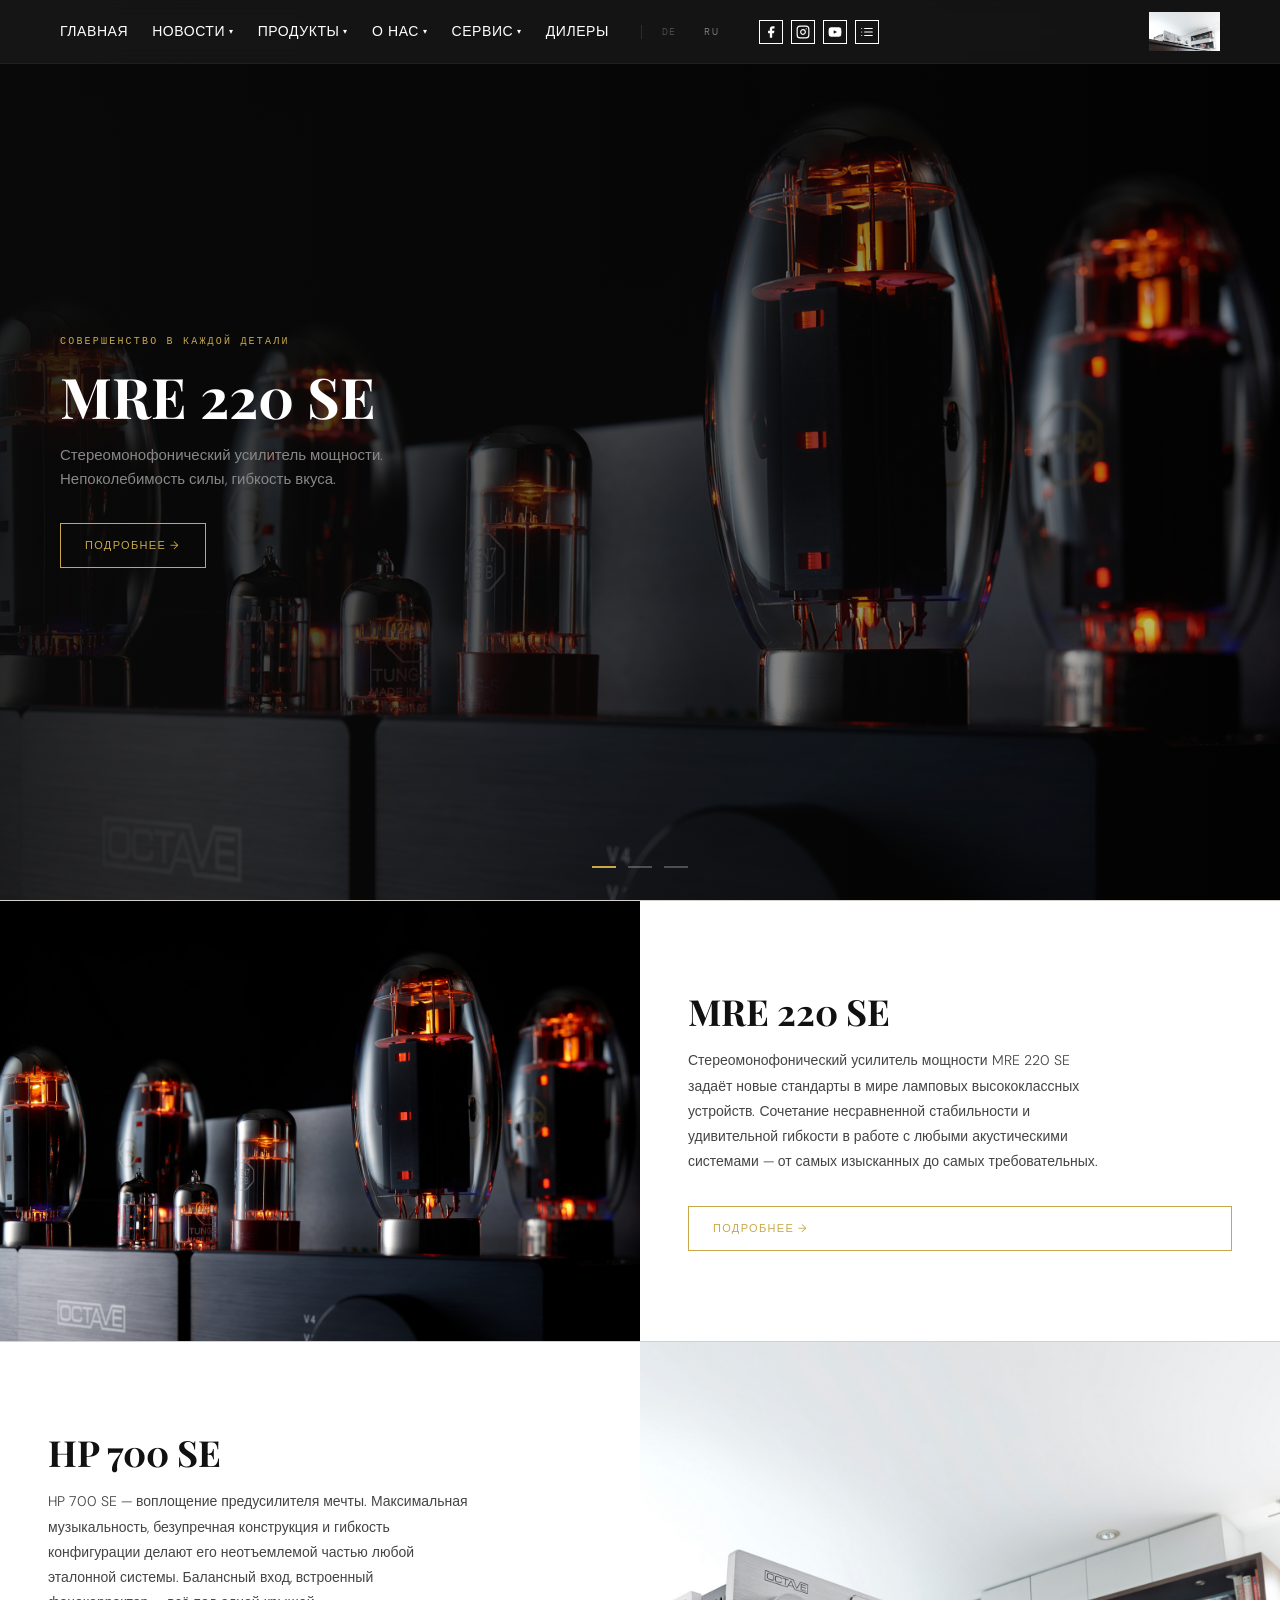
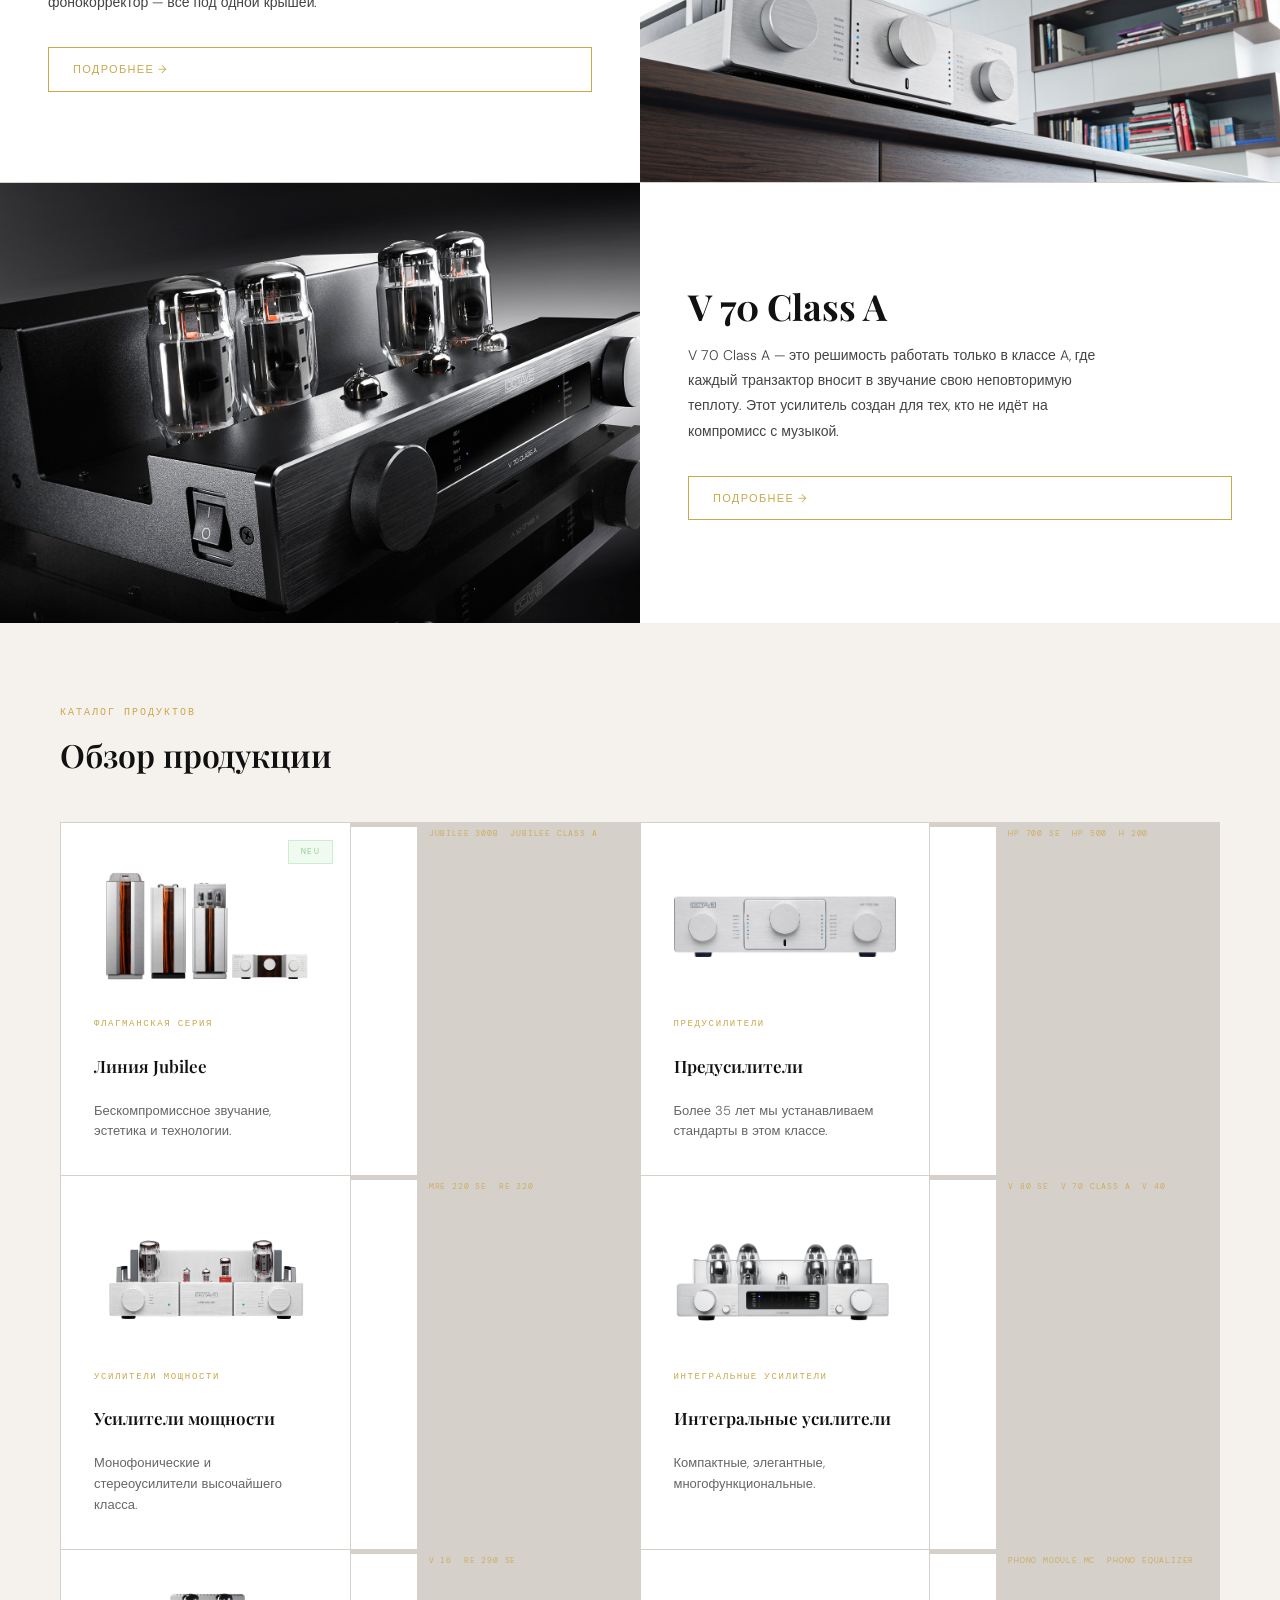
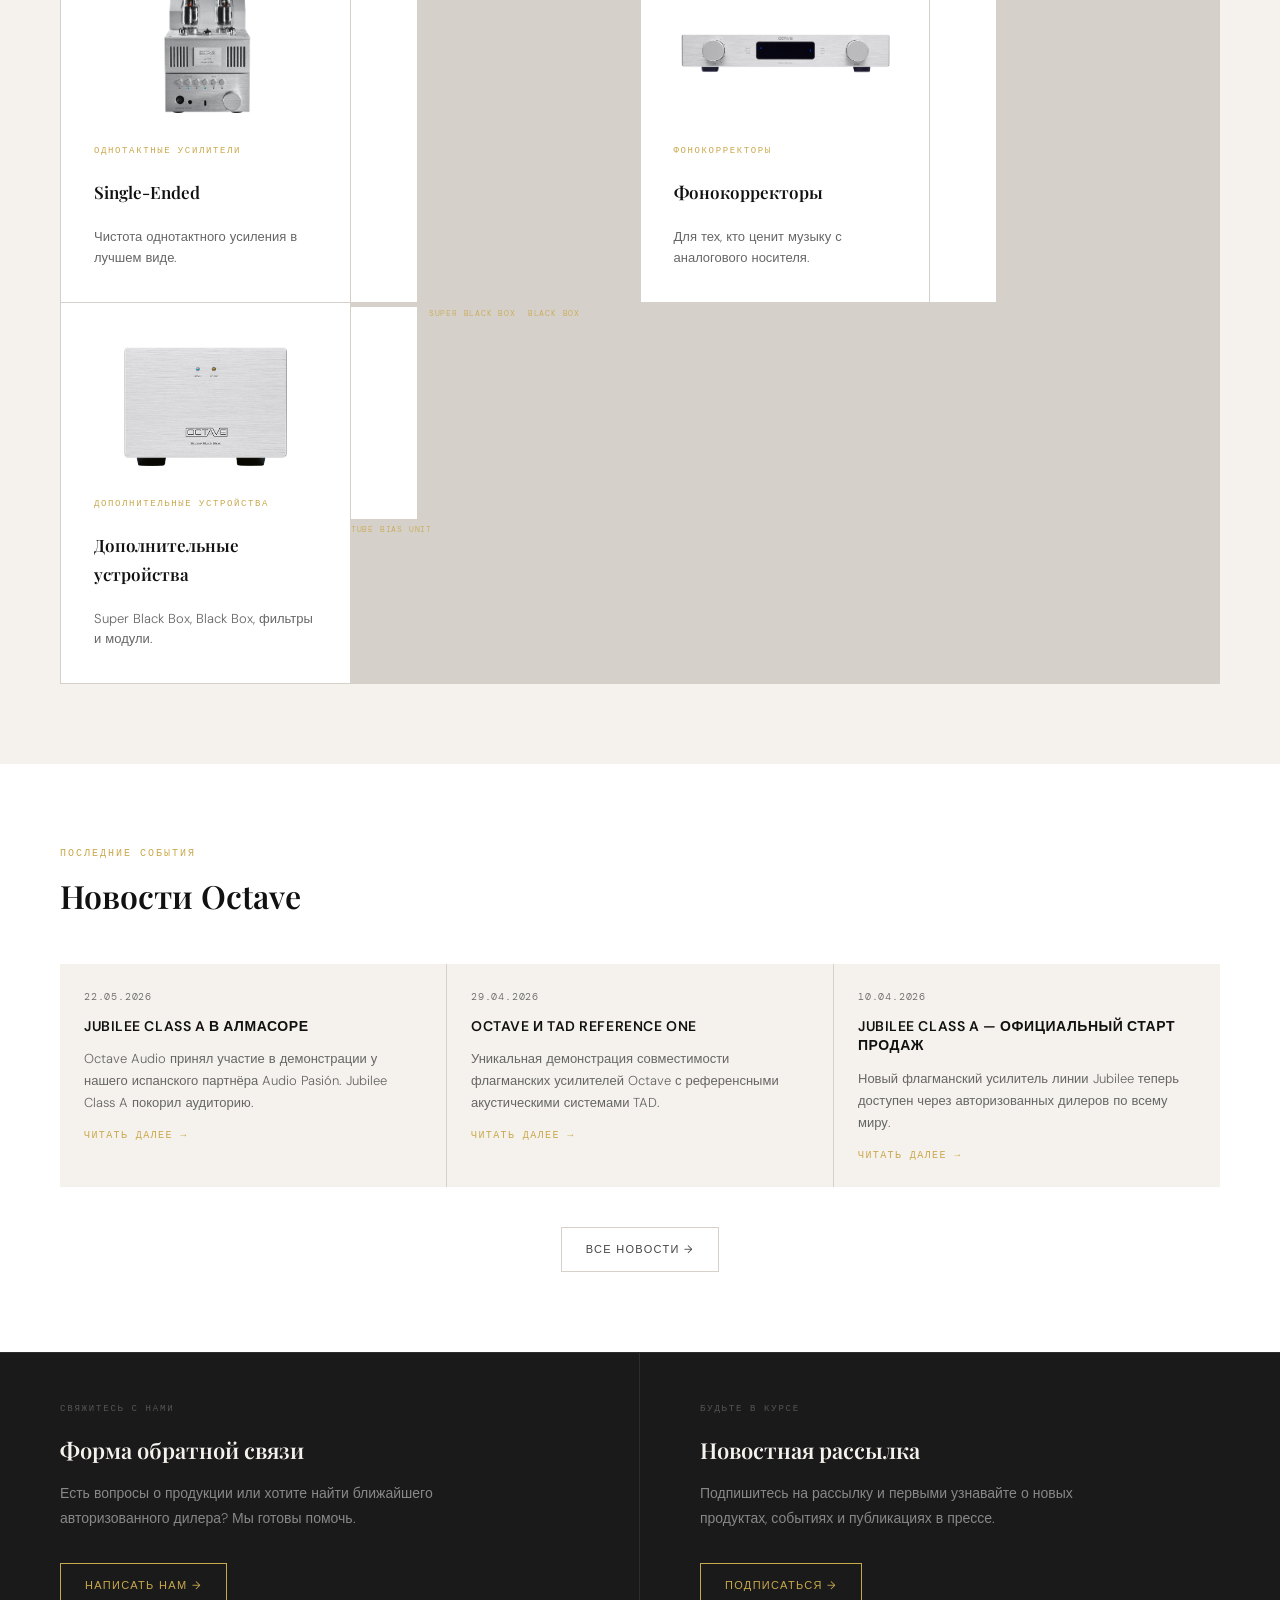
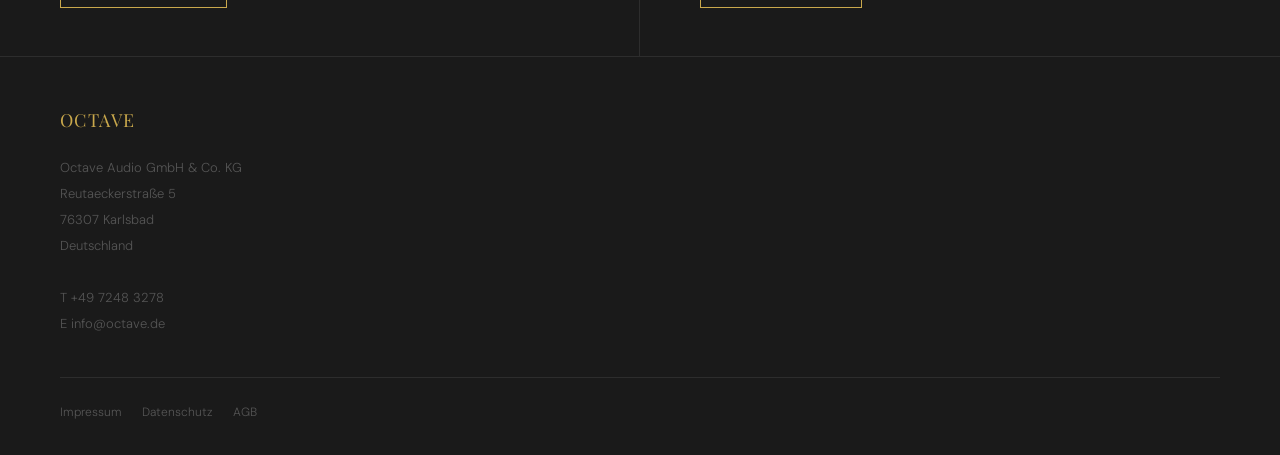
==== commit 4a6f7125: "фиксим хэдер по стилю" ====
--- a/index.html
+++ b/index.html
@@ -16,7 +16,7 @@
        ======================================================== -->
   <header class="site-header" role="banner">
     <div class="header-inner">
-      <a href="index.html" class="nav-logo" aria-label="Octave Audio — на главную">OCTAVE</a>
+      <a href="index.html" class="nav-logo" aria-label="Octave Audio — на главную"><img src="images/keyvisualhp700_bearb.png" alt="Octave Audio"></a>
 
       <nav class="nav-primary" aria-label="Основная навигация">
         <div class="nav-item">
--- a/css/styles.css
+++ b/css/styles.css
@@ -139,19 +139,25 @@
   }
 
   .nav-logo {
-    font-family: var(--f-serif);
-    font-size: 1.375rem;
-    font-weight: 700;
-    color: var(--c-accent);
-    letter-spacing: 0.1em;
+    order: 99;
+    margin-inline-start: auto;
     flex-shrink: 0;
+    display: flex;
+    align-items: center;
+  }
+
+  .nav-logo img {
+    height: 40px;
+    width: auto;
+    display: block;
+    object-fit: contain;
   }
 
   .nav-primary {
-    display: none;
+    display: flex;
     align-items: center;
     gap: var(--sp-6);
-    margin-inline-start: auto;
+    margin-inline-start: 0;
   }
 
   .nav-item {
@@ -159,10 +165,10 @@
   }
 
   .nav-link {
-    font-size: 0.6875rem;
-    letter-spacing: 0.08em;
-    text-transform: uppercase;
-    color: var(--c-text-2);
+    font-size: 0.875rem;
+    letter-spacing: 0.04em;
+    text-transform: uppercase;
+    color: #ffffff;
     padding-block: var(--sp-5);
     transition: color var(--dur-normal) var(--ease);
     display: flex;
@@ -175,7 +181,7 @@
   .nav-link:hover,
   .nav-item:hover > .nav-link,
   .nav-item:focus-within > .nav-link {
-    color: var(--c-text);
+    color: rgba(255, 255, 255, 0.75);
   }
 
   .nav-arrow {
@@ -230,28 +236,32 @@
 
   /* Social icons in header */
   .header-socials {
-    display: none;
+    display: flex;
+    order: 98;
+    align-items: center;
+    gap: var(--sp-2);
+    flex-shrink: 0;
+  }
+
+  .header-social-link {
+    color: #ffffff;
+    border: 1px solid #ffffff;
+    display: flex;
+    align-items: center;
+    justify-content: center;
+    width: 24px;
+    height: 24px;
+    transition: opacity var(--dur-fast);
+  }
+
+  .header-social-link:hover { opacity: 0.7; }
+
+  /* Header extras */
+  .header-extras {
+    display: flex;
+    order: 97;
     align-items: center;
     gap: var(--sp-3);
-    margin-inline-start: var(--sp-3);
-    flex-shrink: 0;
-  }
-
-  .header-social-link {
-    color: var(--c-text-3);
-    display: flex;
-    align-items: center;
-    transition: color var(--dur-fast);
-  }
-
-  .header-social-link:hover { color: var(--c-text-2); }
-
-  /* Header extras */
-  .header-extras {
-    display: none;
-    align-items: center;
-    gap: var(--sp-3);
-    margin-inline-start: var(--sp-4);
     flex-shrink: 0;
   }
 
@@ -278,7 +288,7 @@
 
   /* Hamburger */
   .nav-toggle {
-    display: flex;
+    display: none;
     flex-direction: column;
     gap: 5px;
     background: none;
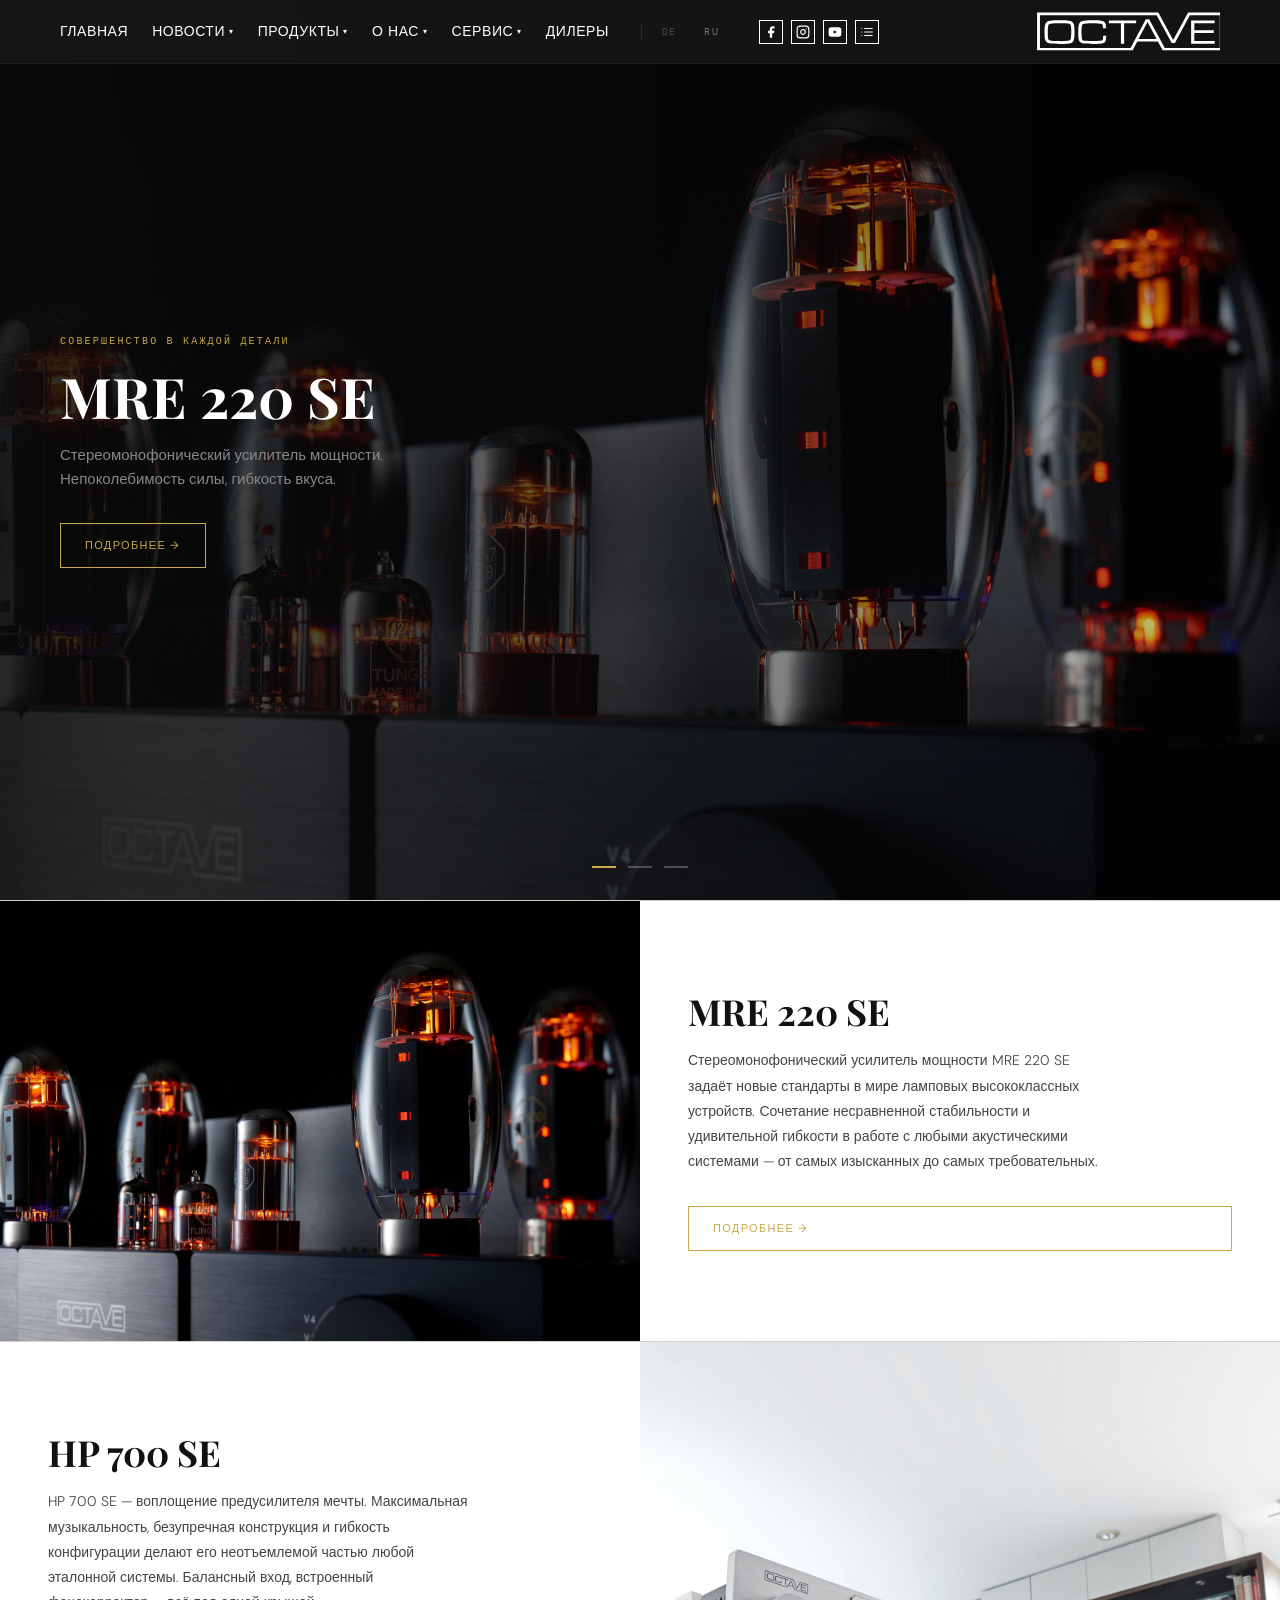
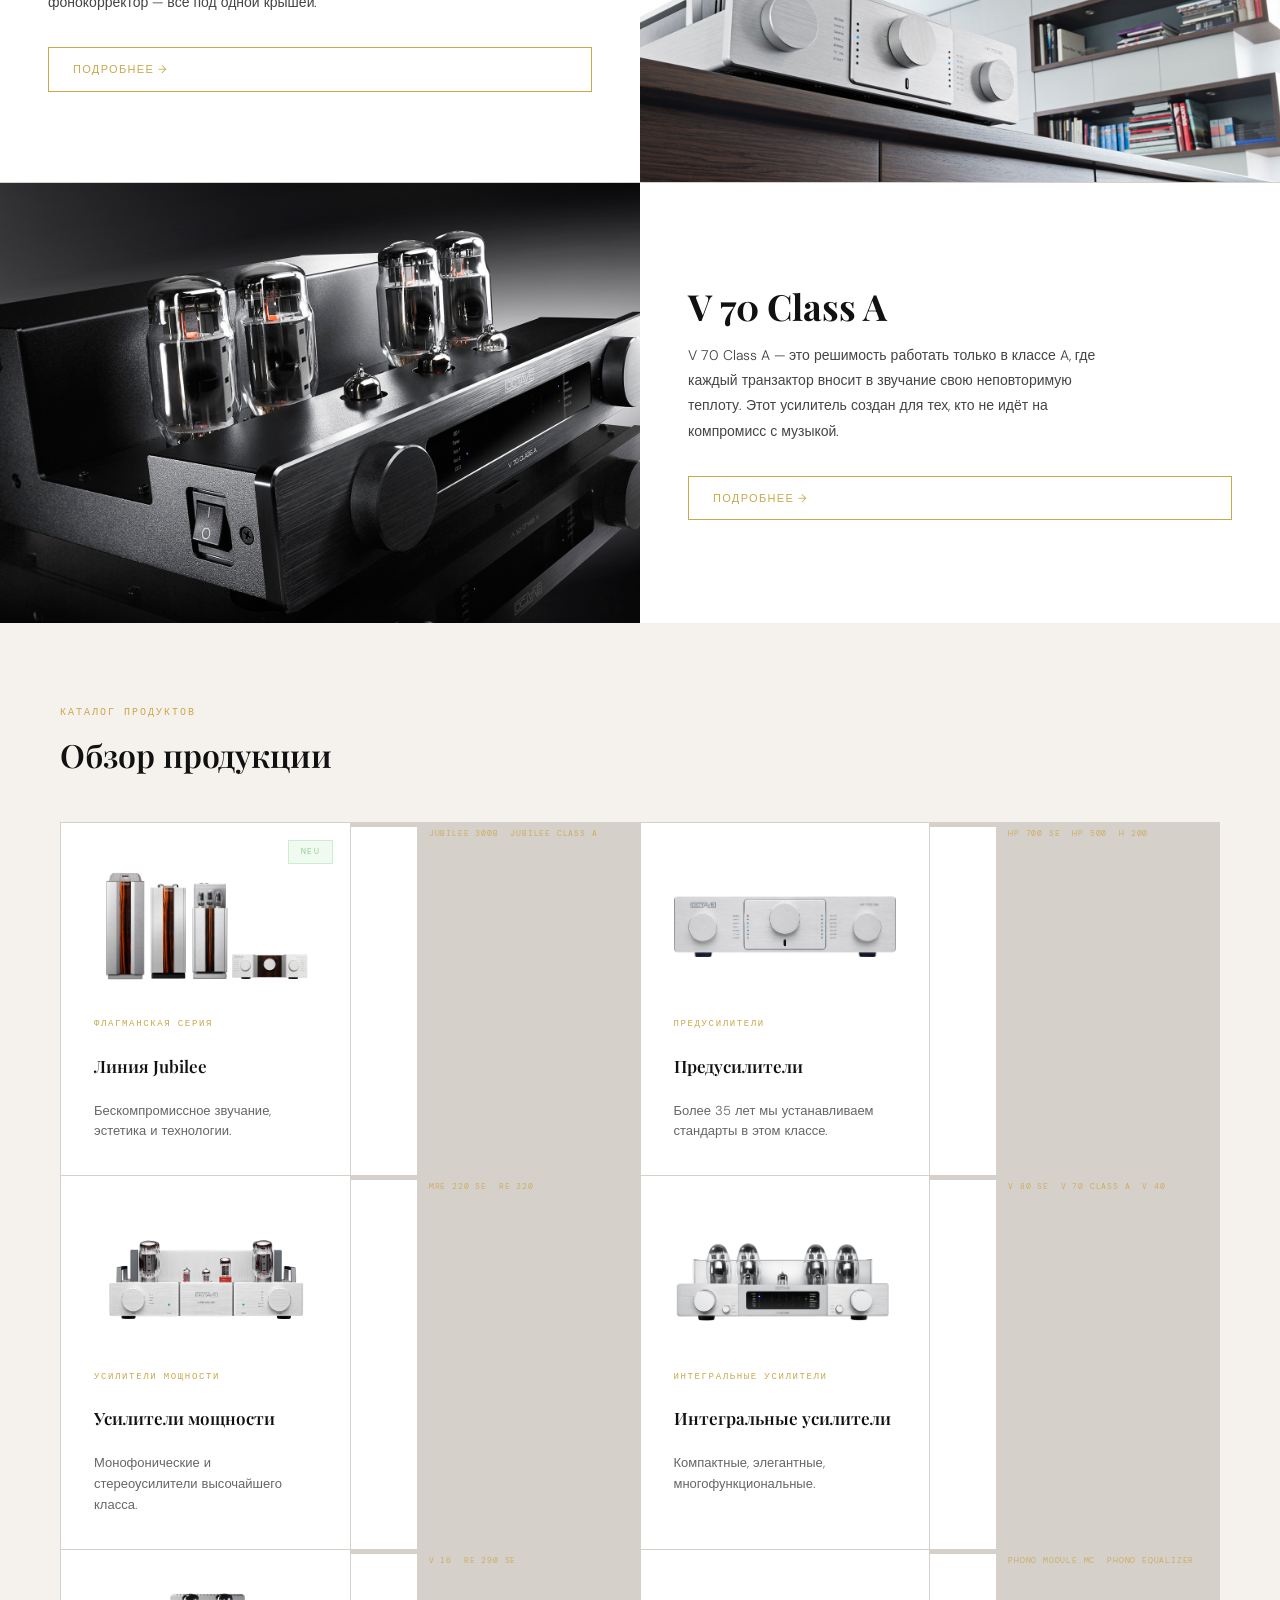
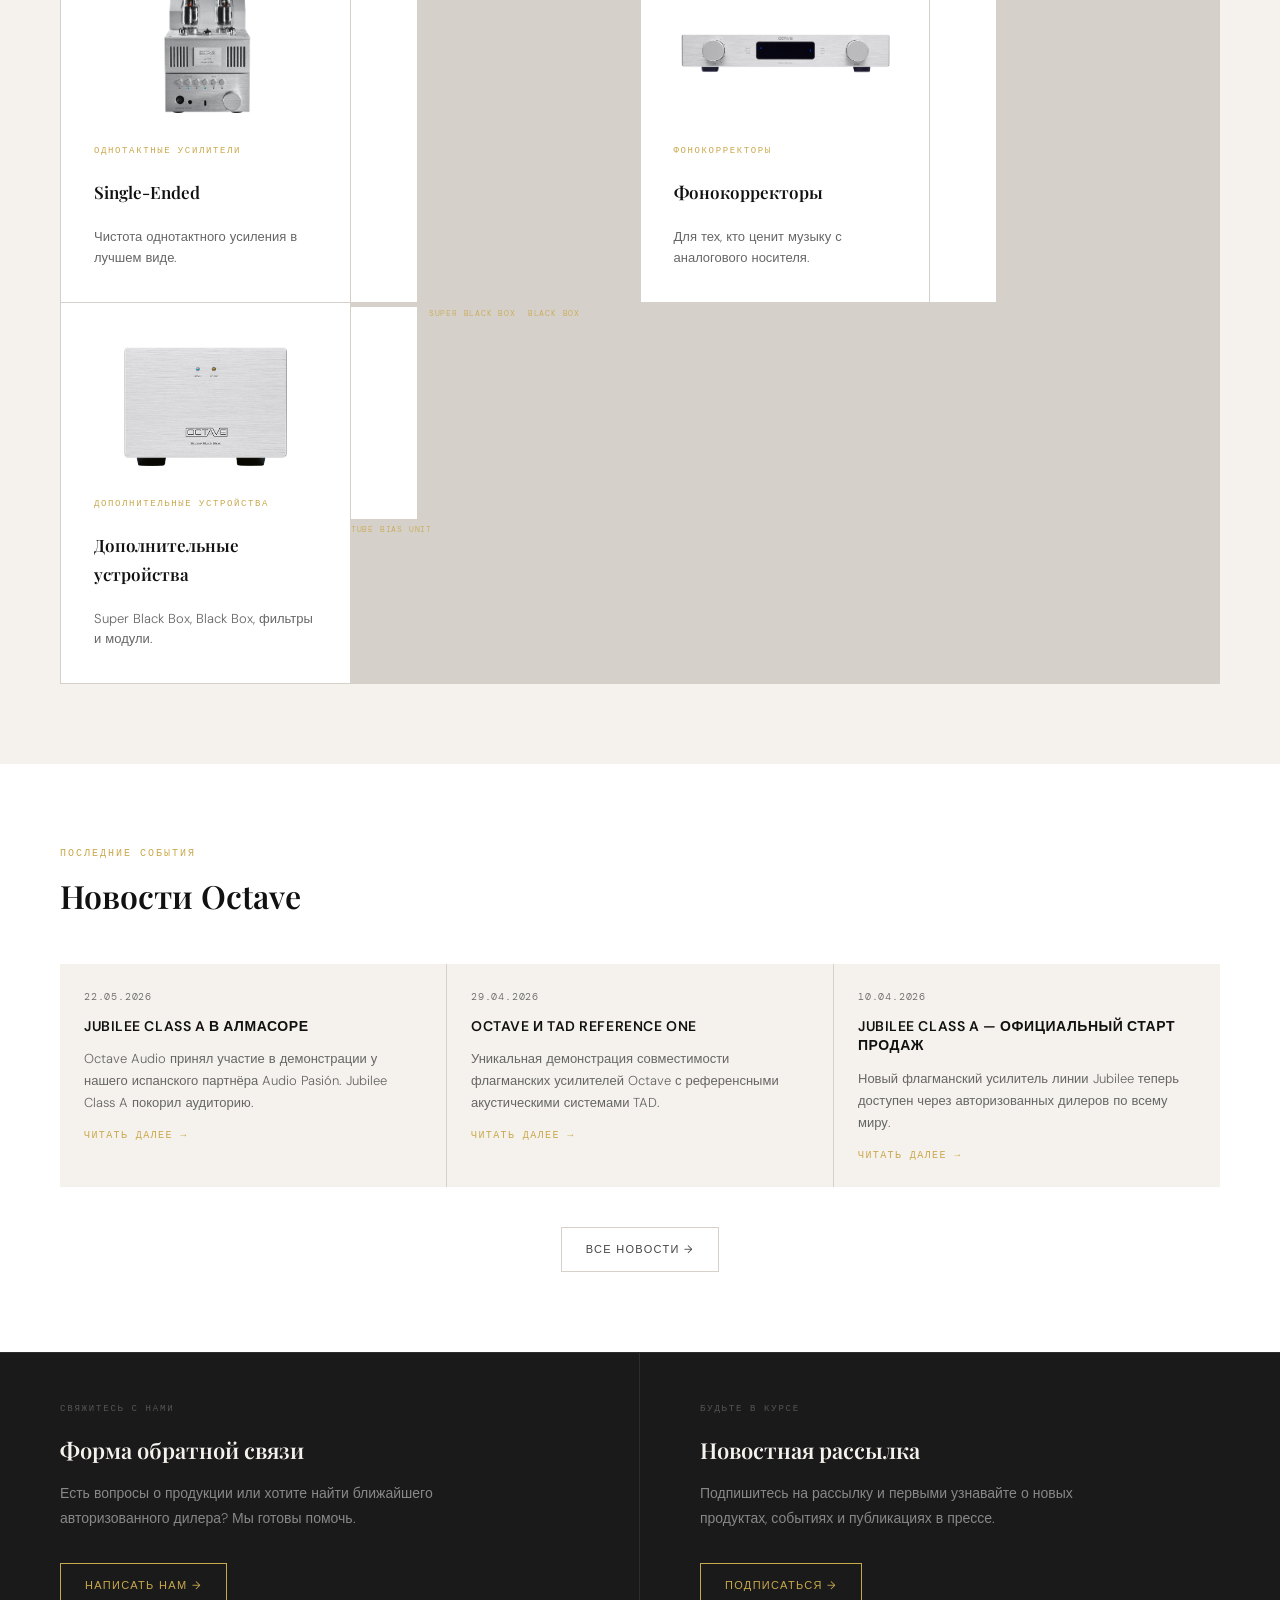
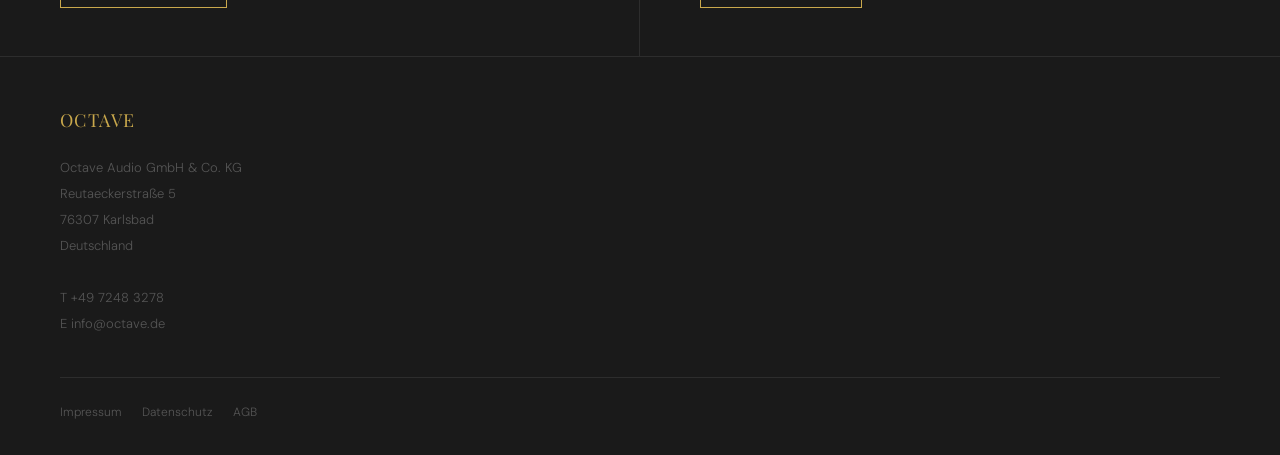
==== commit 93fd7969: "фиксим лого" ====
--- a/index.html
+++ b/index.html
@@ -16,7 +16,7 @@
        ======================================================== -->
   <header class="site-header" role="banner">
     <div class="header-inner">
-      <a href="index.html" class="nav-logo" aria-label="Octave Audio — на главную"><img src="images/keyvisualhp700_bearb.png" alt="Octave Audio"></a>
+      <a href="index.html" class="nav-logo" aria-label="Octave Audio — на главную"><img src="octave_logo.svg" alt="Octave Audio"></a>
 
       <nav class="nav-primary" aria-label="Основная навигация">
         <div class="nav-item">
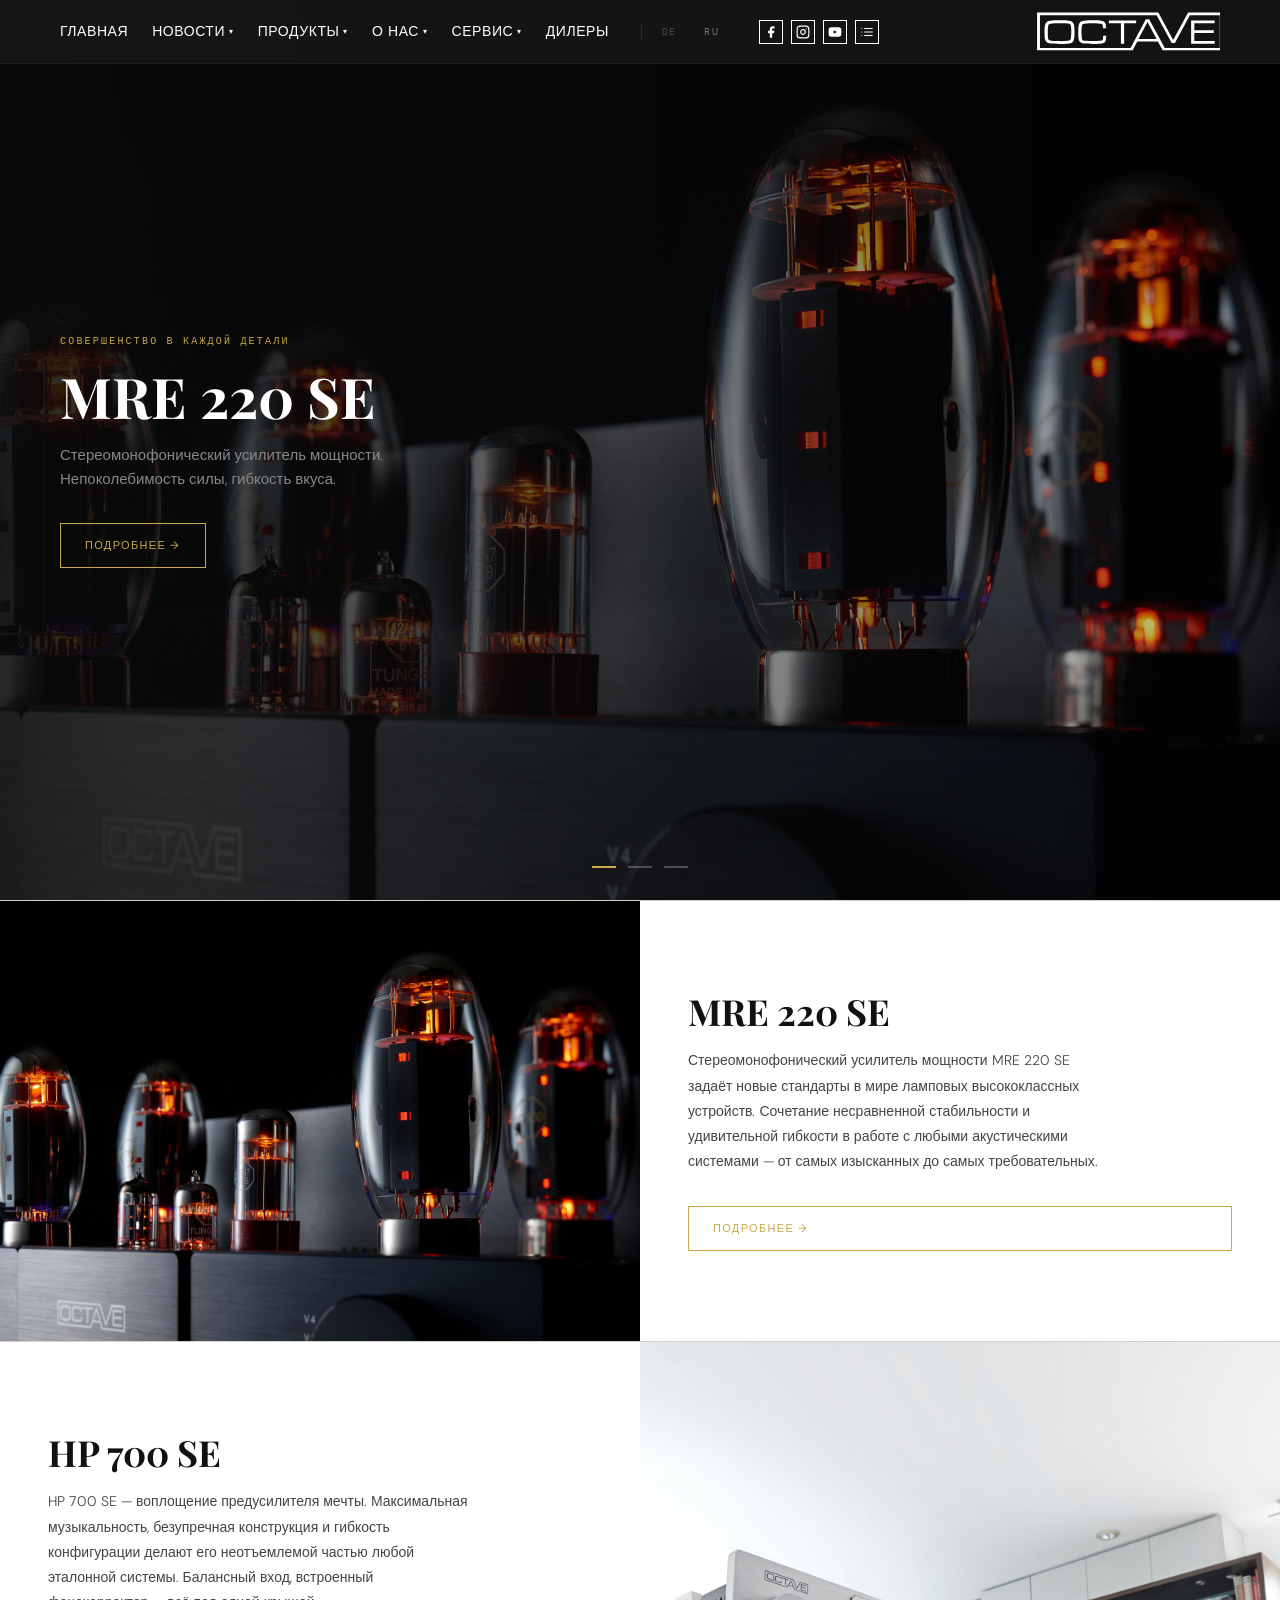
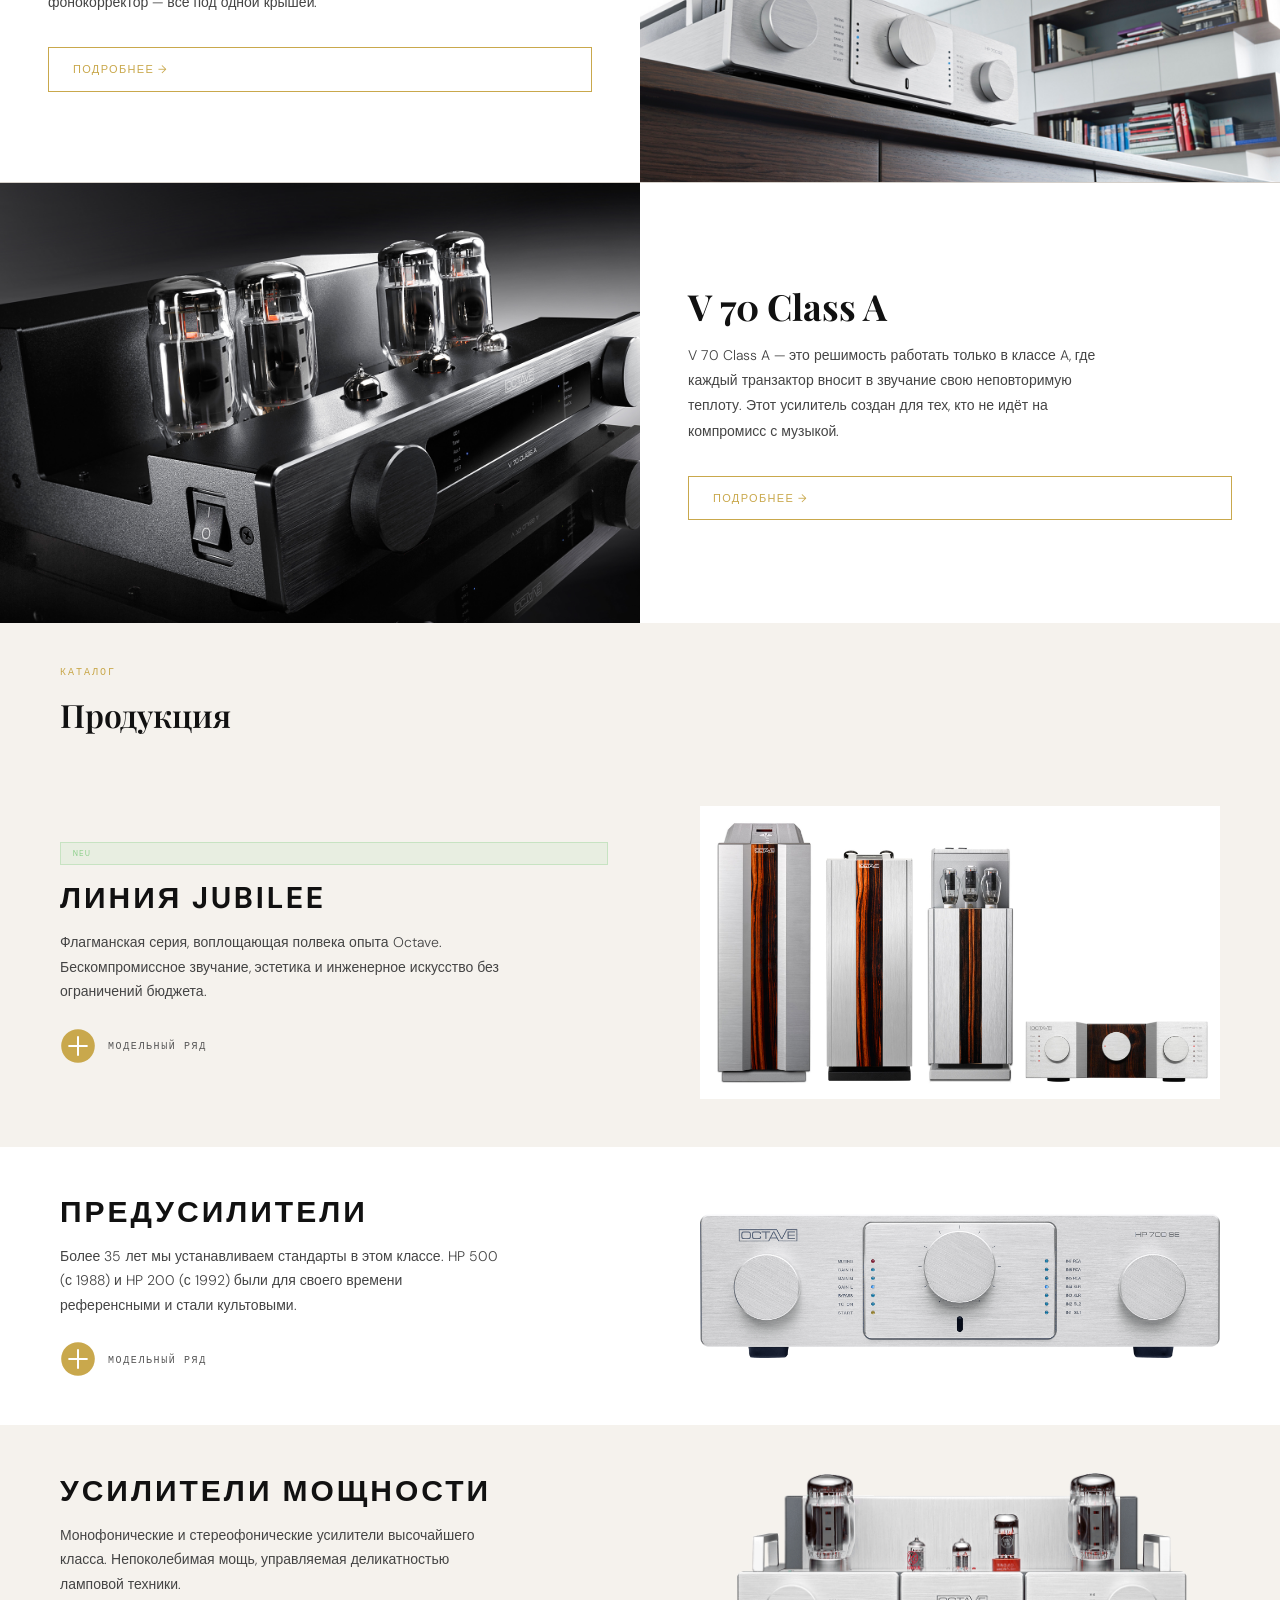
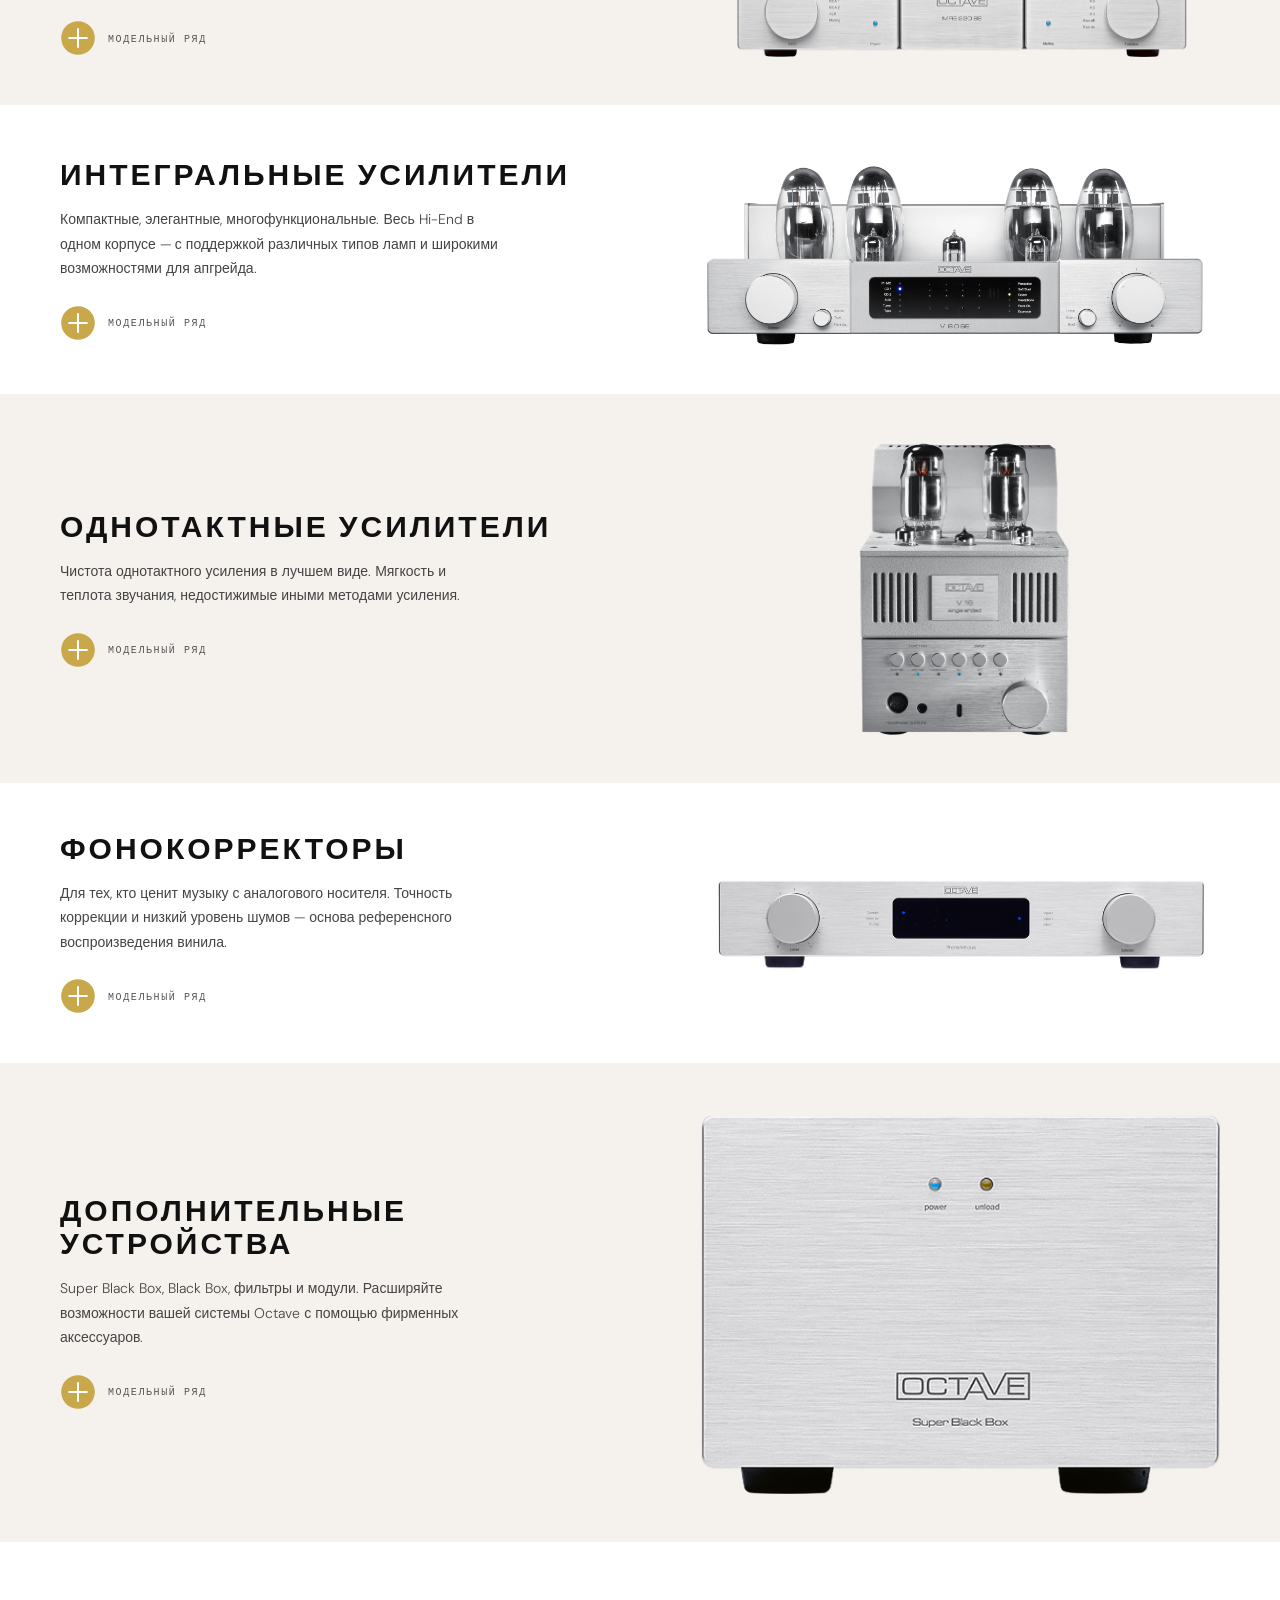
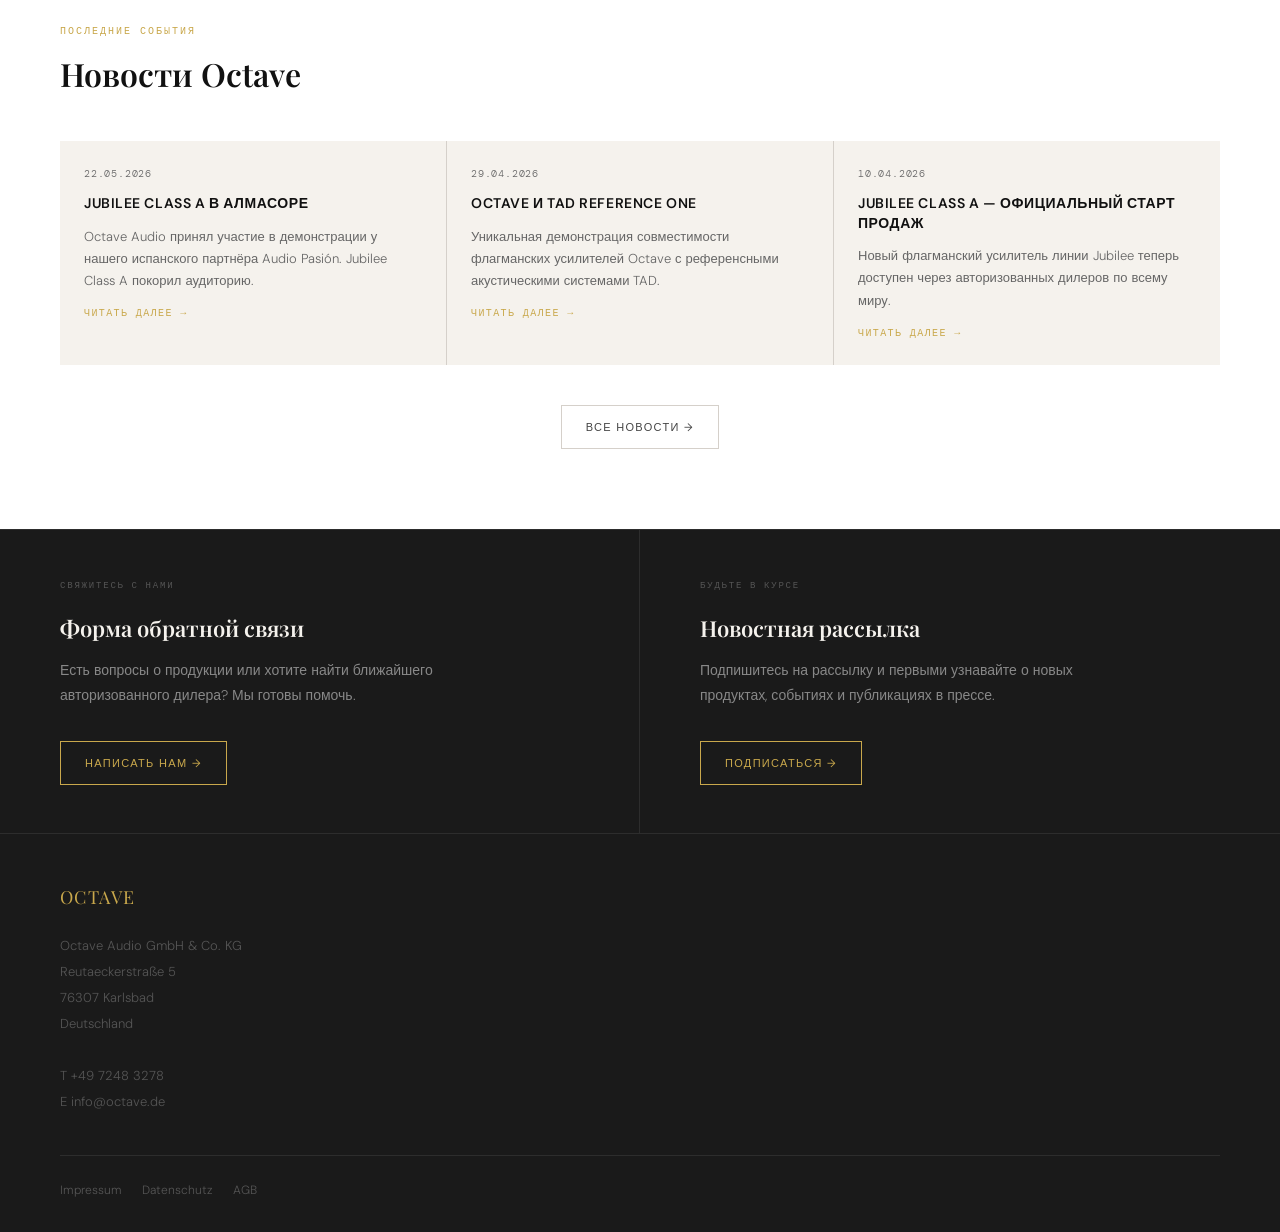
==== commit 11302954: "Фиксим overview с точки зрения дизайна" ====
--- a/index.html
+++ b/index.html
@@ -247,121 +247,348 @@
       </article>
 
       <!-- ========================================================
-           PRODUCT OVERVIEW (categories) — белый фон
+           ПРОДУКЦИЯ — аккордеон по категориям
            ======================================================== -->
-      <section class="overview-section section" id="products" aria-labelledby="overview-heading">
-        <div class="container">
-          <header class="section-header">
-            <span class="section-eyebrow">Каталог продуктов</span>
-            <h2 class="section-title" id="overview-heading">Обзор продукции</h2>
-          </header>
-
-          <div class="overview-grid">
-
-            <!-- Jubilee Line -->
-            <a href="products/index.html#jubilee" class="category-card">
-              <span class="category-new-badge">NEU</span>
-              <div class="category-card-img">
-                <img src="images/jubilee-line-silver_small2.jpg" alt="Линия Jubilee" width="260" height="120" loading="lazy">
-              </div>
-              <span class="category-label">Флагманская серия</span>
-              <strong class="category-name">Линия Jubilee</strong>
-              <p class="category-desc">Бескомпромиссное звучание, эстетика и технологии.</p>
-              <div class="category-model-list" aria-label="Модели">
-                <a href="#" class="category-model-link">Jubilee 300B</a>
-                <a href="#" class="category-model-link">Jubilee Class A</a>
-              </div>
-            </a>
-
-            <!-- Preamplifiers -->
-            <a href="products/index.html#preamplifiers" class="category-card">
-              <div class="category-card-img">
-                <img src="images/h7se3.png" alt="Предусилители Octave" width="260" height="120" loading="lazy">
-              </div>
-              <span class="category-label">Предусилители</span>
-              <strong class="category-name">Предусилители</strong>
-              <p class="category-desc">Более 35 лет мы устанавливаем стандарты в этом классе.</p>
-              <div class="category-model-list" aria-label="Модели">
-                <a href="products/hp-700-se.html" class="category-model-link">HP 700 SE</a>
-                <a href="#" class="category-model-link">HP 500</a>
-                <a href="#" class="category-model-link">H 200</a>
-              </div>
-            </a>
-
-            <!-- Power Amplifiers -->
-            <a href="products/index.html#power" class="category-card">
-              <div class="category-card-img">
-                <img src="images/mre220sealn2.png" alt="Усилители мощности Octave" width="260" height="120" loading="lazy">
-              </div>
-              <span class="category-label">Усилители мощности</span>
-              <strong class="category-name">Усилители мощности</strong>
-              <p class="category-desc">Монофонические и стереоусилители высочайшего класса.</p>
-              <div class="category-model-list" aria-label="Модели">
-                <a href="products/mre-220-se.html" class="category-model-link">MRE 220 SE</a>
-                <a href="#" class="category-model-link">RE 320</a>
-              </div>
-            </a>
-
-            <!-- Integrated -->
-            <a href="products/index.html#integrated" class="category-card">
-              <div class="category-card-img">
-                <img src="images/v80se_silver_frontal6.png" alt="Интегральные усилители Octave" width="260" height="120" loading="lazy">
-              </div>
-              <span class="category-label">Интегральные усилители</span>
-              <strong class="category-name">Интегральные усилители</strong>
-              <p class="category-desc">Компактные, элегантные, многофункциональные.</p>
-              <div class="category-model-list" aria-label="Модели">
-                <a href="products/v-80-se.html" class="category-model-link">V 80 SE</a>
-                <a href="products/v-70-ca.html" class="category-model-link">V 70 Class A</a>
-                <a href="#" class="category-model-link">V 40</a>
-              </div>
-            </a>
-
-            <!-- Single-Ended -->
-            <a href="products/index.html#single-ended" class="category-card">
-              <div class="category-card-img">
-                <img src="images/v16-si-fr3.png" alt="Однотактные усилители Octave" width="260" height="120" loading="lazy">
-              </div>
-              <span class="category-label">Однотактные усилители</span>
-              <strong class="category-name">Single-Ended</strong>
-              <p class="category-desc">Чистота однотактного усиления в лучшем виде.</p>
-              <div class="category-model-list" aria-label="Модели">
-                <a href="#" class="category-model-link">V 16</a>
-                <a href="#" class="category-model-link">RE 290 SE</a>
-              </div>
-            </a>
-
-            <!-- Phono -->
-            <a href="products/index.html#phono" class="category-card">
-              <div class="category-card-img">
-                <img src="images/phomoaln1.png" alt="Фонокорректоры Octave" width="260" height="120" loading="lazy">
-              </div>
-              <span class="category-label">Фонокорректоры</span>
-              <strong class="category-name">Фонокорректоры</strong>
-              <p class="category-desc">Для тех, кто ценит музыку с аналогового носителя.</p>
-              <div class="category-model-list" aria-label="Модели">
-                <a href="#" class="category-model-link">Phono Module MC</a>
-                <a href="#" class="category-model-link">Phono Equalizer</a>
-              </div>
-            </a>
-
-            <!-- Additional -->
-            <a href="products/index.html#additional" class="category-card">
-              <div class="category-card-img">
-                <img src="images/sbb.png" alt="Дополнительные устройства Octave" width="260" height="120" loading="lazy">
-              </div>
-              <span class="category-label">Дополнительные устройства</span>
-              <strong class="category-name">Дополнительные устройства</strong>
-              <p class="category-desc">Super Black Box, Black Box, фильтры и модули.</p>
-              <div class="category-model-list" aria-label="Модели">
-                <a href="#" class="category-model-link">Super Black Box</a>
-                <a href="#" class="category-model-link">Black Box</a>
-                <a href="#" class="category-model-link">Tube Bias Unit</a>
-              </div>
-            </a>
-
-          </div>
-        </div>
+      <section class="overview-section" id="products" aria-labelledby="overview-heading">
+
+        <header class="overview-section-header">
+          <div class="container">
+            <span class="section-eyebrow">Каталог</span>
+            <h2 class="section-title" id="overview-heading">Продукция</h2>
+          </div>
+        </header>
+
+        <!-- 1. Линия Jubilee -->
+        <div class="overview-category">
+          <div class="overview-cat-header">
+            <div class="container">
+              <div class="overview-cat-layout">
+                <div class="overview-cat-info">
+                  <span class="category-new-badge">NEU</span>
+                  <h3 class="overview-cat-title">Линия Jubilee</h3>
+                  <p class="overview-cat-desc">Флагманская серия, воплощающая полвека опыта Octave. Бескомпромиссное звучание, эстетика и инженерное искусство без ограничений бюджета.</p>
+                  <button class="overview-toggle" aria-expanded="false" aria-controls="models-jubilee">
+                    <svg class="plus-minus" viewBox="0 0 45 45" xmlns="http://www.w3.org/2000/svg">
+                      <circle class="circle" cx="22.5" cy="22.5" r="21"/>
+                      <line class="stroke-symbol" x1="33.61" y1="22.5" x2="11.39" y2="22.5"/>
+                      <line class="stroke-symbol" x1="22.5" y1="11.39" x2="22.5" y2="33.61"/>
+                    </svg>
+                    <span class="overview-toggle-label">Модельный ряд</span>
+                  </button>
+                </div>
+                <div class="overview-cat-image">
+                  <img src="images/jubilee-line-silver_small2.jpg" alt="Линия Jubilee" loading="lazy">
+                </div>
+              </div>
+            </div>
+          </div>
+          <div class="overview-cat-models" id="models-jubilee">
+            <div class="container">
+              <div class="overview-models-grid">
+                <a href="#" class="overview-model-card">
+                  <img src="images/jubpre_se_alnat_small.png" alt="Jubilee Preamp SE" loading="lazy">
+                  <span class="overview-model-name">Jubilee Preamp SE</span>
+                  <span class="overview-model-arrow">›</span>
+                </a>
+                <a href="#" class="overview-model-card">
+                  <img src="images/jub300b_silver_frontal_small.png" alt="Jubilee 300B" loading="lazy">
+                  <span class="overview-model-name">Jubilee 300B</span>
+                  <span class="overview-model-arrow">›</span>
+                </a>
+                <a href="#" class="overview-model-card">
+                  <img src="images/jubclassa_silver_frontal_small2.png" alt="Jubilee Class A" loading="lazy">
+                  <span class="overview-model-new">NEU</span>
+                  <span class="overview-model-name">Jubilee Class A</span>
+                  <span class="overview-model-arrow">›</span>
+                </a>
+                <a href="#" class="overview-model-card">
+                  <img src="images/jubilee_mono_ultimate_silver_small.png" alt="Jubilee Mono Ultimate" loading="lazy">
+                  <span class="overview-model-name">Jubilee Mono Ultimate</span>
+                  <span class="overview-model-arrow">›</span>
+                </a>
+              </div>
+            </div>
+          </div>
+        </div>
+
+        <!-- 2. Предусилители -->
+        <div class="overview-category">
+          <div class="overview-cat-header">
+            <div class="container">
+              <div class="overview-cat-layout">
+                <div class="overview-cat-info">
+                  <h3 class="overview-cat-title">Предусилители</h3>
+                  <p class="overview-cat-desc">Более 35 лет мы устанавливаем стандарты в этом классе. HP 500 (с 1988) и HP 200 (с 1992) были для своего времени референсными и стали культовыми.</p>
+                  <button class="overview-toggle" aria-expanded="false" aria-controls="models-preamplifiers">
+                    <svg class="plus-minus" viewBox="0 0 45 45" xmlns="http://www.w3.org/2000/svg">
+                      <circle class="circle" cx="22.5" cy="22.5" r="21"/>
+                      <line class="stroke-symbol" x1="33.61" y1="22.5" x2="11.39" y2="22.5"/>
+                      <line class="stroke-symbol" x1="22.5" y1="11.39" x2="22.5" y2="33.61"/>
+                    </svg>
+                    <span class="overview-toggle-label">Модельный ряд</span>
+                  </button>
+                </div>
+                <div class="overview-cat-image">
+                  <img src="images/h7se3.png" alt="Предусилители Octave" loading="lazy">
+                </div>
+              </div>
+            </div>
+          </div>
+          <div class="overview-cat-models" id="models-preamplifiers">
+            <div class="container">
+              <div class="overview-models-grid">
+                <a href="#" class="overview-model-card">
+                  <img src="images/jubpre_alnat2.png" alt="Jubilee Preamp SE" loading="lazy">
+                  <span class="overview-model-name">Jubilee Preamp SE</span>
+                  <span class="overview-model-arrow">›</span>
+                </a>
+                <a href="products/hp-700-se.html" class="overview-model-card">
+                  <img src="images/hp700se_silver_frontal_small8.png" alt="HP 700 SE" loading="lazy">
+                  <span class="overview-model-new">NEU</span>
+                  <span class="overview-model-name">HP 700 SE</span>
+                  <span class="overview-model-arrow">›</span>
+                </a>
+                <a href="#" class="overview-model-card">
+                  <img src="images/h7se3.png" alt="HP 500" loading="lazy">
+                  <span class="overview-model-name">HP 500</span>
+                  <span class="overview-model-arrow">›</span>
+                </a>
+                <a href="#" class="overview-model-card">
+                  <img src="images/h3aln2.png" alt="H 300" loading="lazy">
+                  <span class="overview-model-name">H 300</span>
+                  <span class="overview-model-arrow">›</span>
+                </a>
+              </div>
+            </div>
+          </div>
+        </div>
+
+        <!-- 3. Усилители мощности -->
+        <div class="overview-category">
+          <div class="overview-cat-header">
+            <div class="container">
+              <div class="overview-cat-layout">
+                <div class="overview-cat-info">
+                  <h3 class="overview-cat-title">Усилители мощности</h3>
+                  <p class="overview-cat-desc">Монофонические и стереофонические усилители высочайшего класса. Непоколебимая мощь, управляемая деликатностью ламповой техники.</p>
+                  <button class="overview-toggle" aria-expanded="false" aria-controls="models-power">
+                    <svg class="plus-minus" viewBox="0 0 45 45" xmlns="http://www.w3.org/2000/svg">
+                      <circle class="circle" cx="22.5" cy="22.5" r="21"/>
+                      <line class="stroke-symbol" x1="33.61" y1="22.5" x2="11.39" y2="22.5"/>
+                      <line class="stroke-symbol" x1="22.5" y1="11.39" x2="22.5" y2="33.61"/>
+                    </svg>
+                    <span class="overview-toggle-label">Модельный ряд</span>
+                  </button>
+                </div>
+                <div class="overview-cat-image">
+                  <img src="images/mre220se_frontal_silver_small1.png" alt="Усилители мощности Octave" loading="lazy">
+                </div>
+              </div>
+            </div>
+          </div>
+          <div class="overview-cat-models" id="models-power">
+            <div class="container">
+              <div class="overview-models-grid">
+                <a href="products/mre-220-se.html" class="overview-model-card">
+                  <img src="images/mre220se_frontal_silver_small1.png" alt="MRE 220 SE" loading="lazy">
+                  <span class="overview-model-new">NEU</span>
+                  <span class="overview-model-name">MRE 220 SE</span>
+                  <span class="overview-model-arrow">›</span>
+                </a>
+                <a href="#" class="overview-model-card">
+                  <img src="images/re320_alnat.png" alt="RE 320" loading="lazy">
+                  <span class="overview-model-name">RE 320</span>
+                  <span class="overview-model-arrow">›</span>
+                </a>
+              </div>
+            </div>
+          </div>
+        </div>
+
+        <!-- 4. Интегральные усилители -->
+        <div class="overview-category">
+          <div class="overview-cat-header">
+            <div class="container">
+              <div class="overview-cat-layout">
+                <div class="overview-cat-info">
+                  <h3 class="overview-cat-title">Интегральные усилители</h3>
+                  <p class="overview-cat-desc">Компактные, элегантные, многофункциональные. Весь Hi-End в одном корпусе — с поддержкой различных типов ламп и широкими возможностями для апгрейда.</p>
+                  <button class="overview-toggle" aria-expanded="false" aria-controls="models-integrated">
+                    <svg class="plus-minus" viewBox="0 0 45 45" xmlns="http://www.w3.org/2000/svg">
+                      <circle class="circle" cx="22.5" cy="22.5" r="21"/>
+                      <line class="stroke-symbol" x1="33.61" y1="22.5" x2="11.39" y2="22.5"/>
+                      <line class="stroke-symbol" x1="22.5" y1="11.39" x2="22.5" y2="33.61"/>
+                    </svg>
+                    <span class="overview-toggle-label">Модельный ряд</span>
+                  </button>
+                </div>
+                <div class="overview-cat-image">
+                  <img src="images/v80se_silver_frontal6.png" alt="Интегральные усилители Octave" loading="lazy">
+                </div>
+              </div>
+            </div>
+          </div>
+          <div class="overview-cat-models" id="models-integrated">
+            <div class="container">
+              <div class="overview-models-grid">
+                <a href="#" class="overview-model-card">
+                  <img src="images/v110se_alnat1.png" alt="V 110 SE" loading="lazy">
+                  <span class="overview-model-name">V 110 SE</span>
+                  <span class="overview-model-arrow">›</span>
+                </a>
+                <a href="products/v-80-se.html" class="overview-model-card">
+                  <img src="images/v80se_silver_frontal6.png" alt="V 80 SE" loading="lazy">
+                  <span class="overview-model-name">V 80 SE</span>
+                  <span class="overview-model-arrow">›</span>
+                </a>
+                <a href="#" class="overview-model-card">
+                  <img src="images/v70se_silver_frontal_small2.png" alt="V 70 SE" loading="lazy">
+                  <span class="overview-model-name">V 70 SE</span>
+                  <span class="overview-model-arrow">›</span>
+                </a>
+                <a href="products/v-70-ca.html" class="overview-model-card">
+                  <img src="images/v70ca-black-frontal_small.png" alt="V 70 Class A" loading="lazy">
+                  <span class="overview-model-name">V 70 Class A</span>
+                  <span class="overview-model-arrow">›</span>
+                </a>
+                <a href="#" class="overview-model-card">
+                  <img src="images/v40se_silver_frontal_small.png" alt="V 40 SE" loading="lazy">
+                  <span class="overview-model-name">V 40 SE</span>
+                  <span class="overview-model-arrow">›</span>
+                </a>
+              </div>
+            </div>
+          </div>
+        </div>
+
+        <!-- 5. Однотактные усилители -->
+        <div class="overview-category">
+          <div class="overview-cat-header">
+            <div class="container">
+              <div class="overview-cat-layout">
+                <div class="overview-cat-info">
+                  <h3 class="overview-cat-title">Однотактные усилители</h3>
+                  <p class="overview-cat-desc">Чистота однотактного усиления в лучшем виде. Мягкость и теплота звучания, недостижимые иными методами усиления.</p>
+                  <button class="overview-toggle" aria-expanded="false" aria-controls="models-single">
+                    <svg class="plus-minus" viewBox="0 0 45 45" xmlns="http://www.w3.org/2000/svg">
+                      <circle class="circle" cx="22.5" cy="22.5" r="21"/>
+                      <line class="stroke-symbol" x1="33.61" y1="22.5" x2="11.39" y2="22.5"/>
+                      <line class="stroke-symbol" x1="22.5" y1="11.39" x2="22.5" y2="33.61"/>
+                    </svg>
+                    <span class="overview-toggle-label">Модельный ряд</span>
+                  </button>
+                </div>
+                <div class="overview-cat-image">
+                  <img src="images/v16-si-fr3.png" alt="Однотактные усилители Octave" loading="lazy">
+                </div>
+              </div>
+            </div>
+          </div>
+          <div class="overview-cat-models" id="models-single">
+            <div class="container">
+              <div class="overview-models-grid">
+                <a href="#" class="overview-model-card">
+                  <img src="images/v16-si-fr3.png" alt="V 16" loading="lazy">
+                  <span class="overview-model-name">V 16</span>
+                  <span class="overview-model-arrow">›</span>
+                </a>
+              </div>
+            </div>
+          </div>
+        </div>
+
+        <!-- 6. Фонокорректоры -->
+        <div class="overview-category">
+          <div class="overview-cat-header">
+            <div class="container">
+              <div class="overview-cat-layout">
+                <div class="overview-cat-info">
+                  <h3 class="overview-cat-title">Фонокорректоры</h3>
+                  <p class="overview-cat-desc">Для тех, кто ценит музыку с аналогового носителя. Точность коррекции и низкий уровень шумов — основа референсного воспроизведения винила.</p>
+                  <button class="overview-toggle" aria-expanded="false" aria-controls="models-phono">
+                    <svg class="plus-minus" viewBox="0 0 45 45" xmlns="http://www.w3.org/2000/svg">
+                      <circle class="circle" cx="22.5" cy="22.5" r="21"/>
+                      <line class="stroke-symbol" x1="33.61" y1="22.5" x2="11.39" y2="22.5"/>
+                      <line class="stroke-symbol" x1="22.5" y1="11.39" x2="22.5" y2="33.61"/>
+                    </svg>
+                    <span class="overview-toggle-label">Модельный ряд</span>
+                  </button>
+                </div>
+                <div class="overview-cat-image">
+                  <img src="images/phomoaln1.png" alt="Фонокорректоры Octave" loading="lazy">
+                </div>
+              </div>
+            </div>
+          </div>
+          <div class="overview-cat-models" id="models-phono">
+            <div class="container">
+              <div class="overview-models-grid">
+                <a href="#" class="overview-model-card">
+                  <img src="images/phono_module_silver_frontal_small2.png" alt="Phono Module MC" loading="lazy">
+                  <span class="overview-model-name">Phono Module MC</span>
+                  <span class="overview-model-arrow">›</span>
+                </a>
+                <a href="#" class="overview-model-card">
+                  <img src="images/phono_eq_2_frontal_small.png" alt="Phono Equalizer" loading="lazy">
+                  <span class="overview-model-name">Phono Equalizer</span>
+                  <span class="overview-model-arrow">›</span>
+                </a>
+              </div>
+            </div>
+          </div>
+        </div>
+
+        <!-- 7. Дополнительные устройства -->
+        <div class="overview-category">
+          <div class="overview-cat-header">
+            <div class="container">
+              <div class="overview-cat-layout">
+                <div class="overview-cat-info">
+                  <h3 class="overview-cat-title">Дополнительные устройства</h3>
+                  <p class="overview-cat-desc">Super Black Box, Black Box, фильтры и модули. Расширяйте возможности вашей системы Octave с помощью фирменных аксессуаров.</p>
+                  <button class="overview-toggle" aria-expanded="false" aria-controls="models-additional">
+                    <svg class="plus-minus" viewBox="0 0 45 45" xmlns="http://www.w3.org/2000/svg">
+                      <circle class="circle" cx="22.5" cy="22.5" r="21"/>
+                      <line class="stroke-symbol" x1="33.61" y1="22.5" x2="11.39" y2="22.5"/>
+                      <line class="stroke-symbol" x1="22.5" y1="11.39" x2="22.5" y2="33.61"/>
+                    </svg>
+                    <span class="overview-toggle-label">Модельный ряд</span>
+                  </button>
+                </div>
+                <div class="overview-cat-image">
+                  <img src="images/sbb.png" alt="Дополнительные устройства Octave" loading="lazy">
+                </div>
+              </div>
+            </div>
+          </div>
+          <div class="overview-cat-models" id="models-additional">
+            <div class="container">
+              <div class="overview-models-grid">
+                <a href="#" class="overview-model-card">
+                  <img src="images/sbb.png" alt="Super Black Box" loading="lazy">
+                  <span class="overview-model-name">Super Black Box</span>
+                  <span class="overview-model-arrow">›</span>
+                </a>
+                <a href="#" class="overview-model-card">
+                  <img src="images/bb.png" alt="Black Box" loading="lazy">
+                  <span class="overview-model-name">Black Box</span>
+                  <span class="overview-model-arrow">›</span>
+                </a>
+                <a href="#" class="overview-model-card">
+                  <img src="images/bbp2.png" alt="Black Box Phono" loading="lazy">
+                  <span class="overview-model-name">Black Box Phono</span>
+                  <span class="overview-model-arrow">›</span>
+                </a>
+                <a href="#" class="overview-model-card">
+                  <img src="images/filter3_small.png" alt="Filter" loading="lazy">
+                  <span class="overview-model-name">Filter</span>
+                  <span class="overview-model-arrow">›</span>
+                </a>
+              </div>
+            </div>
+          </div>
+        </div>
+
       </section>
 
       <!-- ========================================================
--- a/css/styles.css
+++ b/css/styles.css
@@ -679,103 +679,222 @@
   }
 
   /* ============================================================
-     PRODUCT OVERVIEW GRID (categories)
+     PRODUCT OVERVIEW (accordion categories)
      ============================================================ */
 
   .overview-section {
-    background: var(--c-bg);
-    padding-block: var(--sp-20);
-  }
-
-  .overview-grid {
+    /* Each category and the heading bar manage their own backgrounds */
+  }
+
+  .overview-section-header {
+    background: #f5f2ed;
+    padding: var(--sp-10) 0 var(--sp-6);
+  }
+
+  /* Alternating backgrounds — counts <div> siblings, skips <header> */
+  .overview-category:nth-of-type(odd) {
+    --cat-hdr-bg: #f5f2ed;
+    --cat-mdl-bg: #ffffff;
+  }
+
+  .overview-category:nth-of-type(even) {
+    --cat-hdr-bg: #ffffff;
+    --cat-mdl-bg: #f5f2ed;
+  }
+
+  .overview-cat-header {
+    background: var(--cat-hdr-bg, #f5f2ed);
+  }
+
+  .overview-cat-layout {
     display: grid;
-    grid-template-columns: repeat(auto-fill, minmax(240px, 1fr));
-    gap: 1px;
-    background: var(--c-border);
-    border: 1px solid var(--c-border);
-  }
-
-  .category-card {
-    background: var(--c-surface);
-    padding: var(--sp-8);
+    grid-template-columns: 1fr;
+    gap: var(--sp-8);
+    padding-block: var(--sp-10);
+    align-items: center;
+  }
+
+  .overview-cat-info {
     display: flex;
     flex-direction: column;
-    gap: var(--sp-5);
-    transition: background var(--dur-normal) var(--ease), border-color var(--dur-normal) var(--ease);
-    border: 1px solid transparent;
+    gap: var(--sp-4);
+  }
+
+  .overview-cat-title {
+    font-family: var(--f-sans);
+    font-size: clamp(1.25rem, 3vw, 1.875rem);
+    font-weight: 700;
+    color: #111111;
+    text-transform: uppercase;
+    letter-spacing: 0.1em;
+    line-height: 1.1;
+  }
+
+  .overview-cat-desc {
+    font-size: 0.875rem;
+    color: #444444;
+    line-height: 1.75;
+    max-width: 440px;
+  }
+
+  .overview-toggle {
+    display: inline-flex;
+    align-items: center;
+    gap: var(--sp-3);
+    background: none;
+    border: none;
+    cursor: pointer;
+    padding: 0;
+    margin-top: var(--sp-2);
+  }
+
+  .plus-minus {
+    width: 36px;
+    height: 36px;
+    flex-shrink: 0;
+  }
+
+  .plus-minus .circle {
+    fill: var(--c-accent);
+  }
+
+  .plus-minus .stroke-symbol {
+    stroke: #ffffff;
+    stroke-width: 2.5;
+    stroke-linecap: round;
+    transition: opacity var(--dur-normal) var(--ease);
+  }
+
+  .overview-toggle[aria-expanded="true"] .circle {
+    fill: #888888;
+  }
+
+  .overview-toggle[aria-expanded="true"] .stroke-symbol:last-child {
+    opacity: 0;
+  }
+
+  .overview-toggle-label {
+    font-family: var(--f-mono);
+    font-size: 0.625rem;
+    letter-spacing: 0.16em;
+    text-transform: uppercase;
+    color: #555555;
+    transition: color var(--dur-fast);
+  }
+
+  .overview-toggle[aria-expanded="true"] .overview-toggle-label {
+    color: #888888;
+  }
+
+  .overview-cat-image {
+    display: flex;
+    align-items: center;
+    justify-content: flex-end;
+    overflow: hidden;
+  }
+
+  .overview-cat-image img {
+    max-height: 220px;
+    width: 100%;
+    max-width: 520px;
+    object-fit: contain;
+    object-position: center right;
+  }
+
+  /* Models panel */
+  .overview-cat-models {
+    display: none;
+    background: var(--cat-mdl-bg, #ffffff);
+  }
+
+  .overview-category.is-open .overview-cat-models {
+    display: block;
+  }
+
+  /* V-chevron at top of models panel, in header's color.
+     Angle matches the Octave logo V: width ≈ 1.06 × height */
+  .overview-cat-models::before {
+    content: '';
+    display: block;
+    width: 34px;
+    height: 32px;
+    margin: 0 auto;
+    clip-path: polygon(0 0, 100% 0, 50% 100%);
+    background: var(--cat-hdr-bg, #f5f2ed);
+  }
+
+  .overview-models-grid {
+    display: grid;
+    grid-template-columns: repeat(2, 1fr);
+    border-top: 1px solid #d5d0ca;
+    padding-bottom: var(--sp-10);
+  }
+
+  .overview-model-card {
+    display: flex;
+    flex-direction: column;
+    align-items: center;
+    gap: var(--sp-3);
+    padding: var(--sp-8) var(--sp-6);
+    text-decoration: none;
+    color: #111111;
+    border-right: 1px solid #d5d0ca;
+    border-bottom: 1px solid #d5d0ca;
     position: relative;
-    cursor: pointer;
-  }
-
-  .category-card:hover {
-    background: var(--c-surface-2);
-    border-color: var(--c-accent);
-    z-index: 1;
-  }
-
-  .category-card-img {
-    height: 140px;
-    display: flex;
+    transition: background var(--dur-fast) var(--ease);
+    text-align: center;
+  }
+
+  .overview-model-card:hover { background: rgba(0,0,0,0.03); }
+
+  .overview-model-card img {
+    max-height: 150px;
+    width: 100%;
+    max-width: 240px;
+    object-fit: contain;
+    object-position: center;
+  }
+
+  .overview-model-new {
+    font-family: var(--f-mono);
+    font-size: 0.5rem;
+    letter-spacing: 0.15em;
+    text-transform: uppercase;
+    color: #7bc97b;
+    border: 1px solid rgba(123,201,123,0.4);
+    padding: 2px 6px;
+  }
+
+  .overview-model-name {
+    font-family: var(--f-sans);
+    font-size: 0.6875rem;
+    font-weight: 500;
+    letter-spacing: 0.12em;
+    text-transform: uppercase;
+    color: #111111;
+  }
+
+  .overview-model-arrow {
+    display: inline-flex;
     align-items: center;
     justify-content: center;
-    overflow: hidden;
-  }
-
-  .category-card-img img {
-    max-height: 120px;
-    width: auto;
-    max-width: 100%;
-    object-fit: contain;
-    transition: transform 0.4s var(--ease);
-  }
-
-  .category-card:hover .category-card-img img {
-    transform: scale(1.05);
-  }
-
-  .category-label {
-    font-family: var(--f-mono);
-    font-size: 0.5625rem;
-    letter-spacing: 0.18em;
-    text-transform: uppercase;
-    color: var(--c-accent);
-  }
-
-  .category-name {
-    font-family: var(--f-serif);
-    font-size: 1.0625rem;
-    font-weight: 600;
-    color: var(--c-text);
-  }
-
-  .category-desc {
-    font-size: 0.8125rem;
-    color: var(--c-text-3);
-    line-height: 1.6;
-  }
-
-  .category-model-list {
-    display: flex;
-    flex-wrap: wrap;
-    gap: var(--sp-1) var(--sp-3);
-    margin-top: var(--sp-1);
-  }
-
-  .category-model-link {
-    font-family: var(--f-mono);
-    font-size: 0.5rem;
-    letter-spacing: 0.1em;
-    text-transform: uppercase;
-    color: var(--c-accent);
-    transition: color var(--dur-fast);
-  }
-
-  .category-model-link:hover { color: var(--c-text-2); }
+    width: 28px;
+    height: 28px;
+    border: 1px solid #d0ccc7;
+    border-radius: 50%;
+    color: #888888;
+    font-size: 0.875rem;
+    margin-top: auto;
+    transition: border-color var(--dur-fast), color var(--dur-fast);
+  }
+
+  .overview-model-card:hover .overview-model-arrow {
+    border-color: #999999;
+    color: #444444;
+  }
 
   .category-new-badge {
-    position: absolute;
-    top: var(--sp-4);
-    right: var(--sp-4);
+    display: inline-block;
     padding: var(--sp-1) var(--sp-3);
     background: rgba(123,201,123,0.1);
     border: 1px solid rgba(123,201,123,0.3);
@@ -1561,6 +1680,10 @@
 
   .featured-image-wrap { aspect-ratio: auto; }
 
+  .overview-cat-layout { grid-template-columns: 1fr 1fr; gap: var(--sp-16); padding-block: var(--sp-12); }
+  .overview-cat-image img { max-height: 300px; }
+  .overview-models-grid { grid-template-columns: repeat(3, 1fr); }
+
   .news-grid {
     grid-template-columns: repeat(3, 1fr);
   }
@@ -1607,9 +1730,8 @@
     padding: var(--sp-16) var(--sp-12);
   }
 
-  .overview-grid {
-    grid-template-columns: repeat(4, 1fr);
-  }
+  .overview-cat-image img { max-height: 400px; }
+  .overview-models-grid { grid-template-columns: repeat(4, 1fr); }
 
   .news-grid { gap: 1px; }
 
